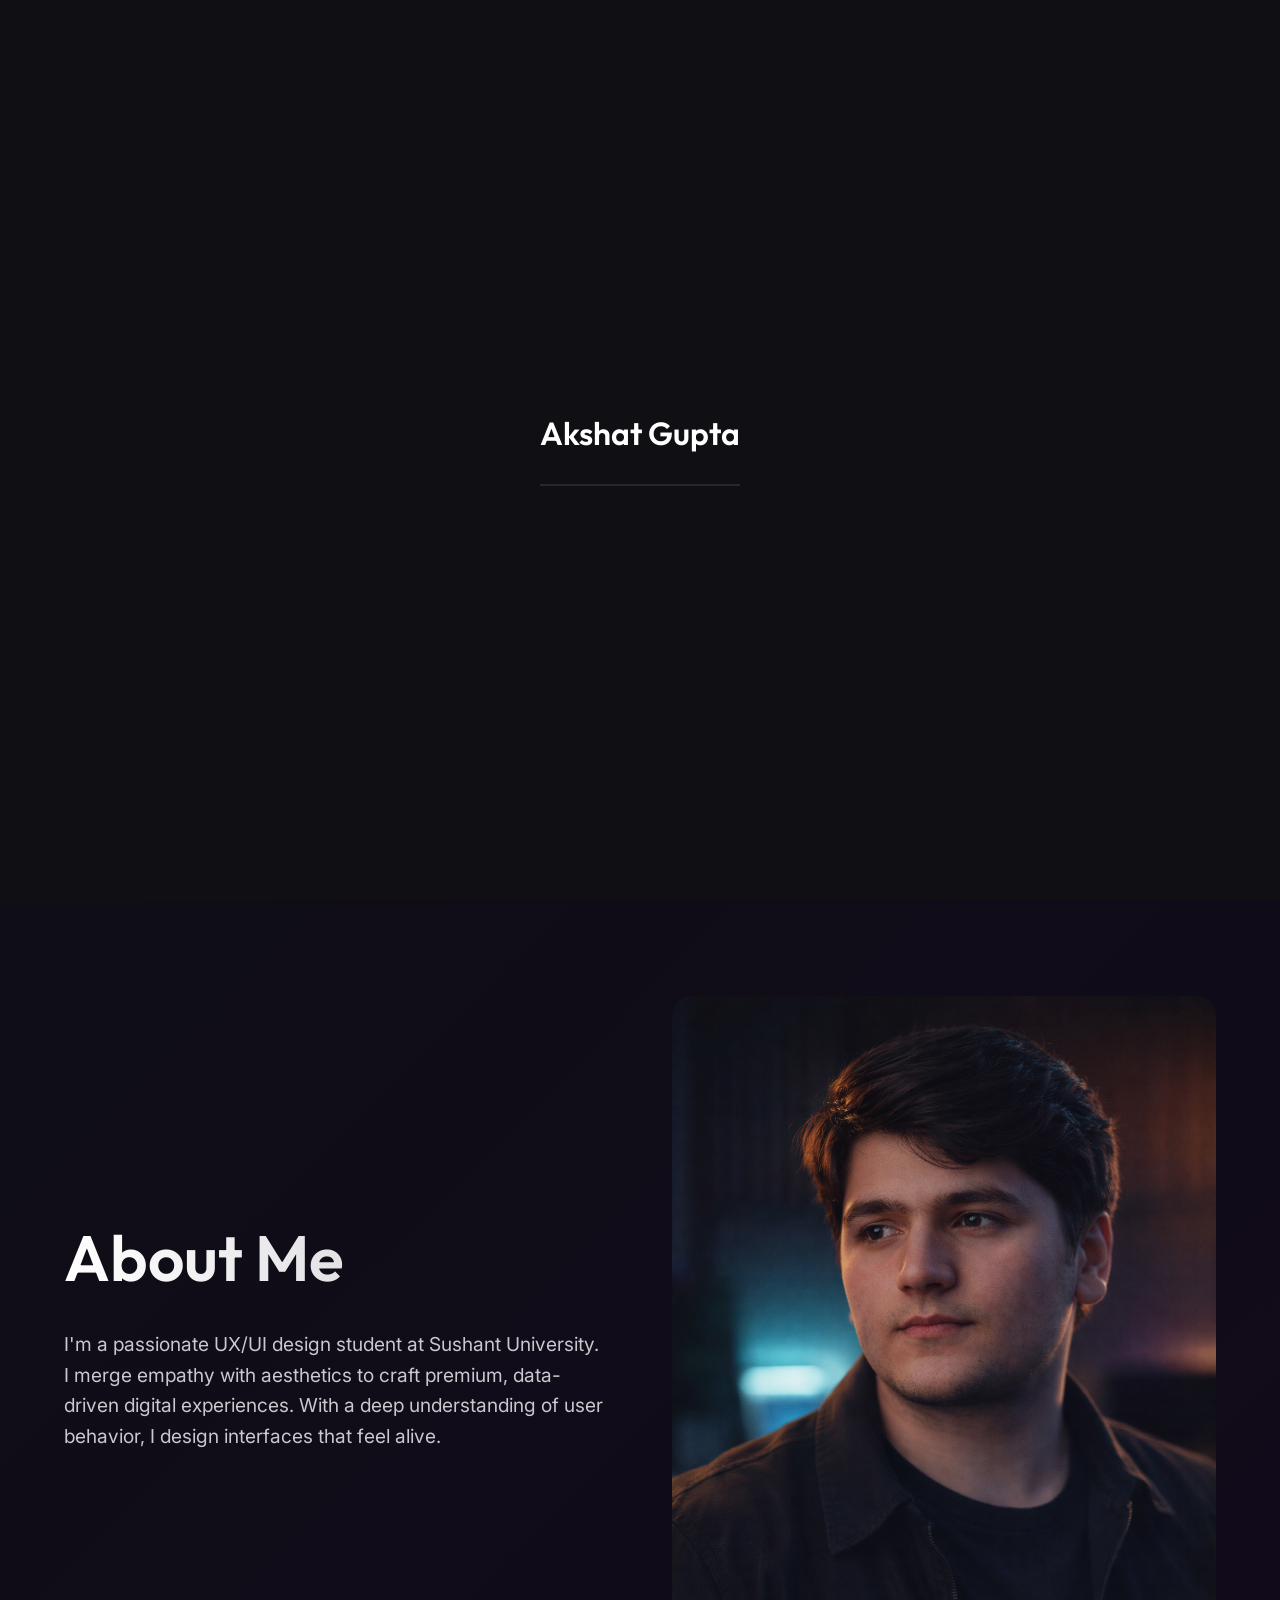
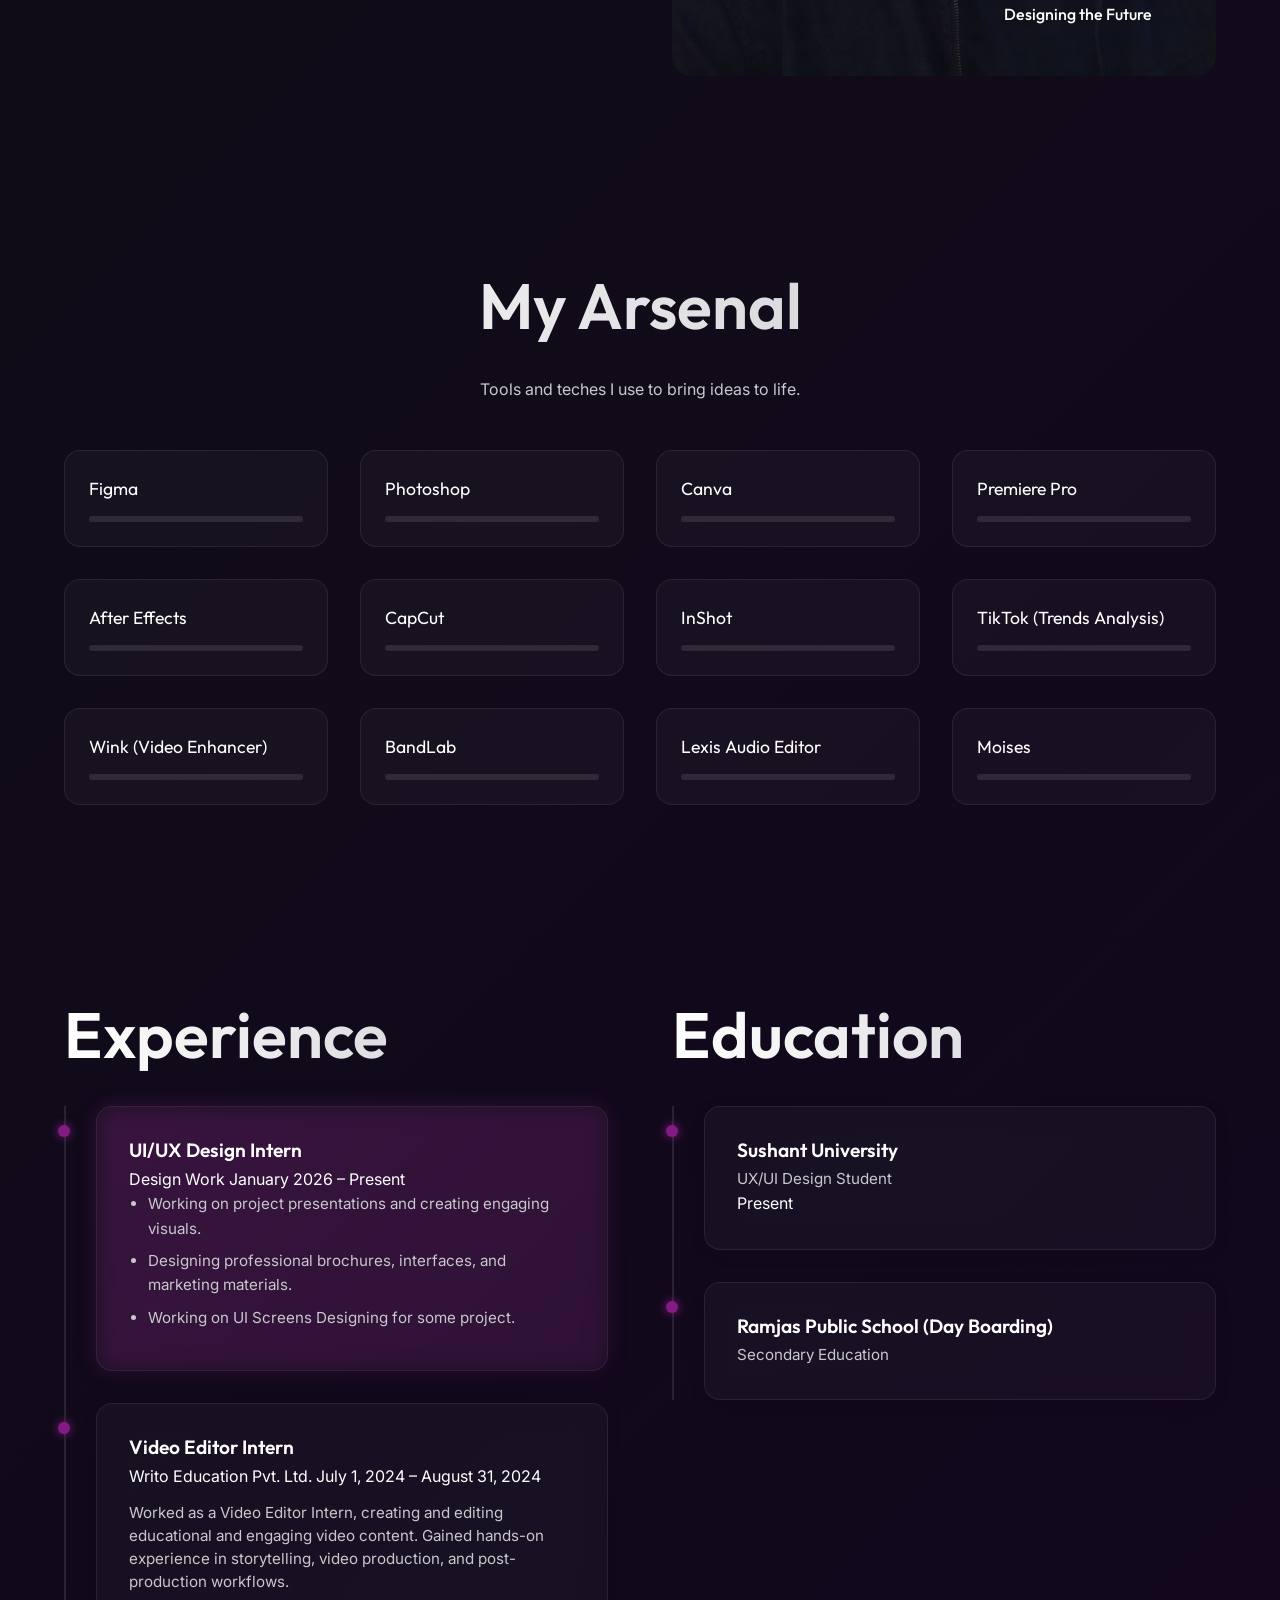
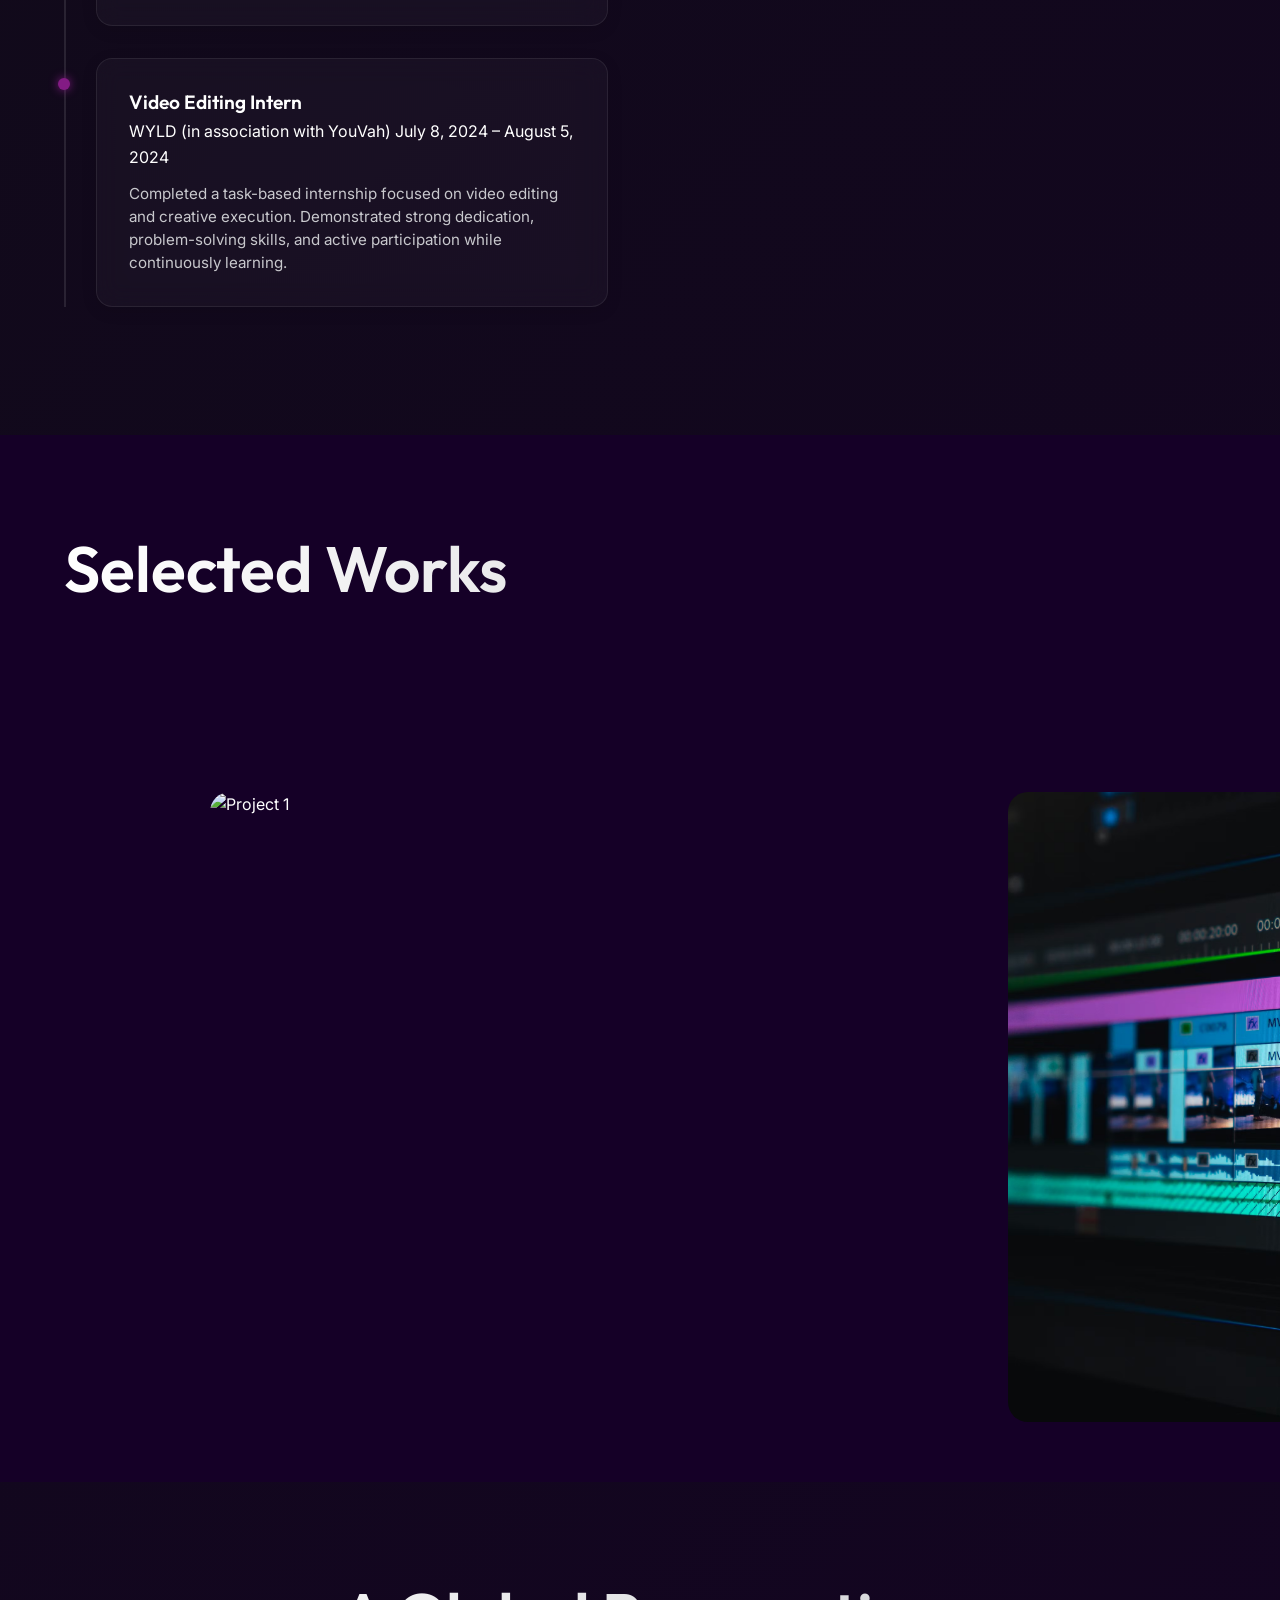
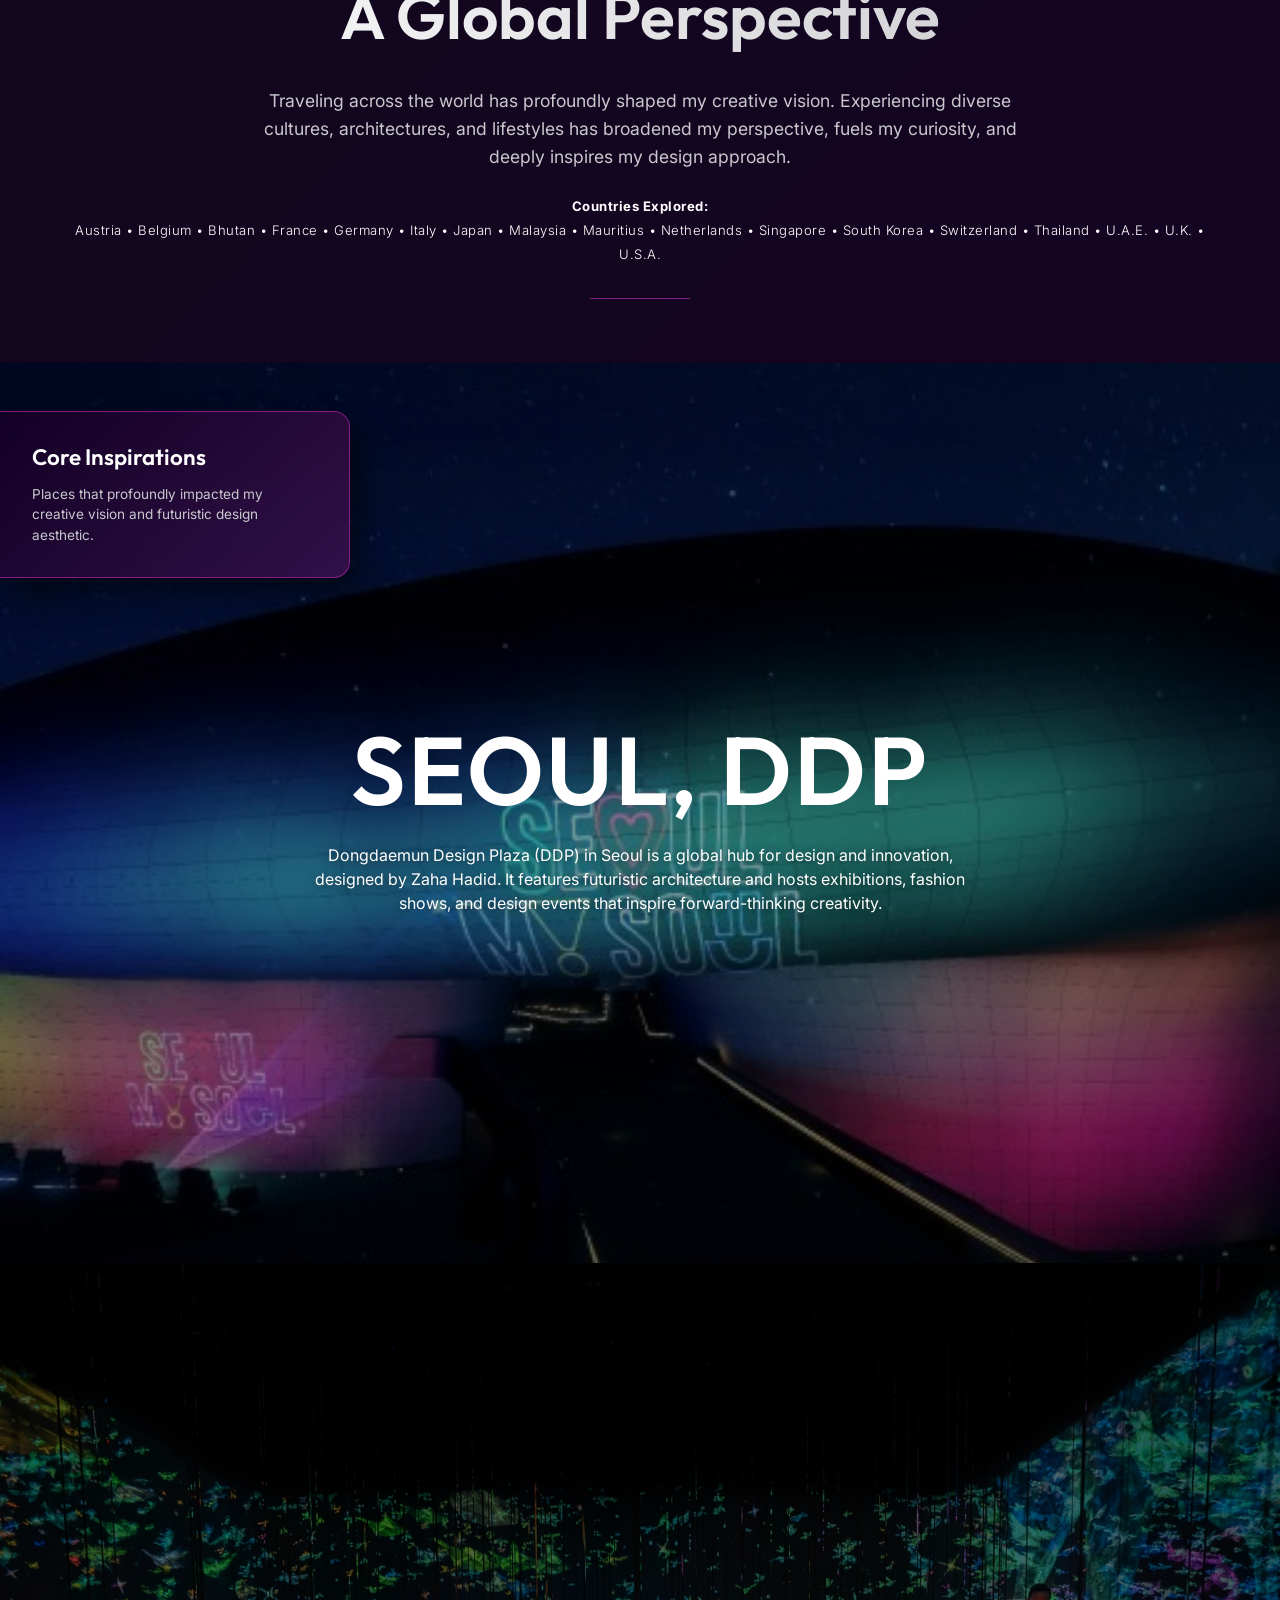
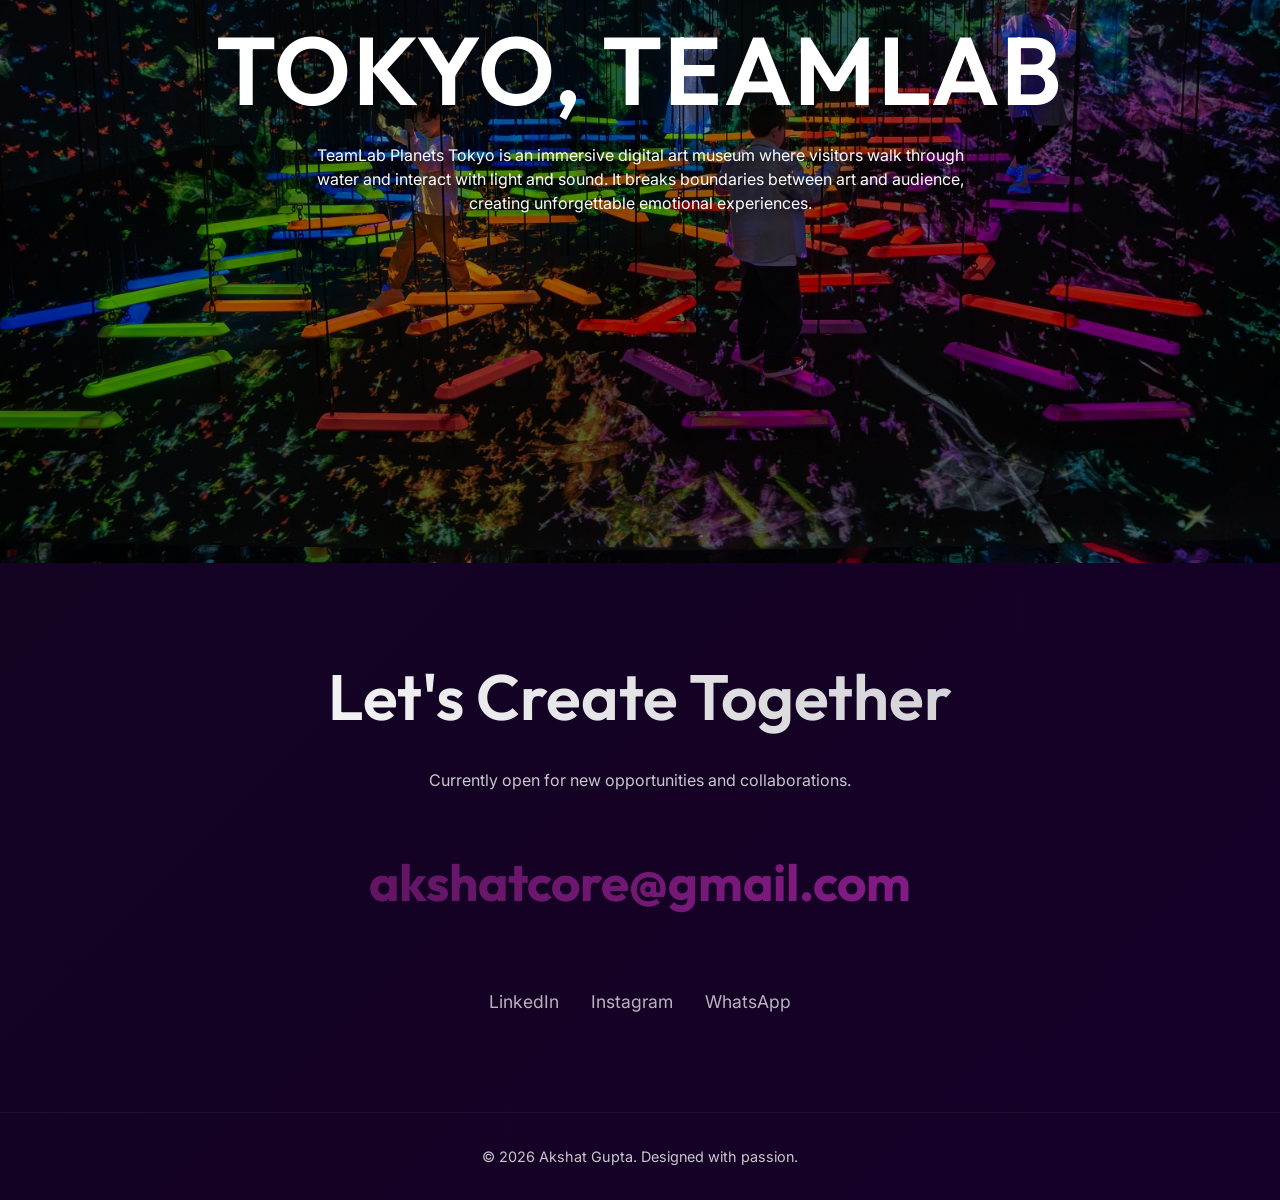
==== index.html @ d6880f26 "Added custom favicon logo" ====
<!DOCTYPE html>
<html lang="en">

<head>
    <meta charset="UTF-8">
    <meta name="viewport" content="width=device-width, initial-scale=1.0">
    <title>Akshat Gupta | UI/UX Designer</title>
    <link rel="icon" type="image/jpeg" href="logo.jpg">
    <link rel="stylesheet" href="style.css">

    <!-- Google Fonts -->
    <link rel="preconnect" href="https://fonts.googleapis.com">
    <link rel="preconnect" href="https://fonts.gstatic.com" crossorigin>
    <link
        href="https://fonts.googleapis.com/css2?family=Outfit:wght@300;400;500;600;700&family=Inter:wght@300;400;500;600&display=swap"
        rel="stylesheet">
</head>

<body>
    <!-- Custom Cursor -->
    <div class="cursor-glow" id="cursorGlow"></div>

    <!-- Scroll Progress -->
    <div class="scroll-progress-bar" id="scrollProgress"></div>

    <!-- Preloader -->
    <div class="preloader" id="preloader">
        <h1 class="logo-text">Akshat Gupta</h1>
        <div class="loading-bar">
            <div class="fill"></div>
        </div>
    </div>

    <!-- Navigation -->
    <nav class="navbar">
        <a href="#home" class="logo">
            <img src="images/Logo.png.png" alt="Akshat Gupta Logo" class="nav-logo"
                style="width: 70px; height: 70px; user-select: none; -webkit-user-drag: none;" draggable="false"
                oncontextmenu="return false;">
        </a>
        <!-- Hamburger Menu for Mobile -->
        <div class="menu-toggle" id="mobile-menu">
            <span></span>
            <span></span>
        </div>
        <ul class="nav-links">
            <li><a href="#home">Home</a></li>
            <li><a href="#about">About</a></li>
            <li><a href="#visits">Visits</a></li>
            <li><a href="#projects">Projects</a></li>
            <li><a href="#contact">Contact</a></li>
        </ul>
    </nav>

    <!-- Main Content wrapper for smooth scroll -->
    <div id="smooth-wrapper">
        <div id="smooth-content">

            <!-- Hero Section -->
            <section class="hero" id="home">
                <div class="hero-bg">
                    <div class="gradient-blob shape-1"></div>
                    <div class="gradient-blob shape-2"></div>
                    <div class="noise-overlay"></div>
                </div>
                <div class="hero-content">
                    <p class="hero-subtitle">Hello, I am</p>
                    <h1 class="hero-title">Akshat Gupta</h1>
                    <h2 class="hero-role">UI/UX Designer</h2>
                    <a href="#projects" class="cta-button">Explore My Work</a>
                </div>
            </section>

            <!-- About Section -->
            <section class="about" id="about">
                <div class="container split-layout">
                    <div class="about-text">
                        <h2 class="section-title">About Me</h2>
                        <p class="reveal-text">I'm a passionate UX/UI design student at Sushant University. I merge
                            empathy with aesthetics to craft premium, data-driven digital experiences. With a deep
                            understanding of user behavior, I design interfaces that feel alive.</p>
                    </div>
                    <div class="about-image-wrapper">
                        <!-- Lazy loaded high quality tech placeholder -->
                        <img src="./images/About Me image.png" alt="Akshat Profile Placeholder"
                            class="parallax-img img-cover" loading="lazy" draggable="false"
                            oncontextmenu="return false;" style="user-select: none; -webkit-user-drag: none;">
                        <div class="glass-card overlay-card">Designing the Future</div>
                    </div>
                </div>
            </section>

            <!-- Skills Section -->
            <section class="skills" id="skills">
                <div class="container">
                    <h2 class="section-title text-center">My Arsenal</h2>
                    <p class="section-subtitle text-center">Tools and teches I use to bring ideas to life.</p>

                    <div class="skills-grid">
                        <div class="skill-card">
                            <span class="skill-name">Figma</span>
                            <div class="skill-level">
                                <div class="level-fill" data-width="85%"></div>
                            </div>
                        </div>
                        <div class="skill-card">
                            <span class="skill-name">Photoshop</span>
                            <div class="skill-level">
                                <div class="level-fill" data-width="60%"></div>
                            </div>
                        </div>
                        <div class="skill-card">
                            <span class="skill-name">Canva</span>
                            <div class="skill-level">
                                <div class="level-fill" data-width="100%"></div>
                            </div>
                        </div>
                        <div class="skill-card">
                            <span class="skill-name">Premiere Pro</span>
                            <div class="skill-level">
                                <div class="level-fill" data-width="75%"></div>
                            </div>
                        </div>
                        <div class="skill-card">
                            <span class="skill-name">After Effects</span>
                            <div class="skill-level">
                                <div class="level-fill" data-width="40%"></div>
                            </div>
                        </div>
                        <div class="skill-card">
                            <span class="skill-name">CapCut</span>
                            <div class="skill-level">
                                <div class="level-fill" data-width="97%"></div>
                            </div>
                        </div>
                        <div class="skill-card">
                            <span class="skill-name">InShot</span>
                            <div class="skill-level">
                                <div class="level-fill" data-width="100%"></div>
                            </div>
                        </div>
                        <div class="skill-card">
                            <span class="skill-name">TikTok (Trends Analysis)</span>
                            <div class="skill-level">
                                <div class="level-fill" data-width="95%"></div>
                            </div>
                        </div>
                        <div class="skill-card">
                            <span class="skill-name">Wink (Video Enhancer)</span>
                            <div class="skill-level">
                                <div class="level-fill" data-width="90%"></div>
                            </div>
                        </div>
                        <div class="skill-card">
                            <span class="skill-name">BandLab</span>
                            <div class="skill-level">
                                <div class="level-fill" data-width="85%"></div>
                            </div>
                        </div>
                        <div class="skill-card">
                            <span class="skill-name">Lexis Audio Editor</span>
                            <div class="skill-level">
                                <div class="level-fill" data-width="80%"></div>
                            </div>
                        </div>
                        <div class="skill-card">
                            <span class="skill-name">Moises</span>
                            <div class="skill-level">
                                <div class="level-fill" data-width="85%"></div>
                            </div>
                        </div>
                    </div>
                </div>
            </section>

            <!-- Experience & Education Section -->
            <section class="career" id="career">
                <div class="container split-career">

                    <div class="experience-col">
                        <h2 class="section-title">Experience</h2>
                        <div class="timeline">
                            <div class="timeline-line"></div>

                            <!-- 1. Design Work -->
                            <div class="timeline-item">
                                <div class="timeline-dot"></div>
                                <div class="timeline-content glass-panel premium-glow">
                                    <h3 class="job-title">UI/UX Design Intern</h3>
                                    <span class="company">Design Work</span>
                                    <span class="duration">January 2026 – Present</span>
                                    <ul class="exp-details">
                                        <li>Working on project presentations and creating engaging visuals.</li>
                                        <li>Designing professional brochures, interfaces, and marketing materials.</li>
                                        <li>Working on UI Screens Designing for some project.</li>
                                    </ul>
                                </div>
                            </div>

                            <!-- 2. Writo Education -->
                            <div class="timeline-item">
                                <div class="timeline-dot"></div>
                                <div class="timeline-content glass-panel">
                                    <h3 class="job-title">Video Editor Intern</h3>
                                    <span class="company">Writo Education Pvt. Ltd.</span>
                                    <span class="duration">July 1, 2024 – August 31, 2024</span>
                                    <p class="exp-details-text">Worked as a Video Editor Intern, creating and editing
                                        educational and engaging video content. Gained hands-on experience in
                                        storytelling, video production, and post-production workflows.</p>
                                </div>
                            </div>

                            <!-- 3. WYLD -->
                            <div class="timeline-item">
                                <div class="timeline-dot"></div>
                                <div class="timeline-content glass-panel">
                                    <h3 class="job-title">Video Editing Intern</h3>
                                    <span class="company">WYLD (in association with YouVah)</span>
                                    <span class="duration">July 8, 2024 – August 5, 2024</span>
                                    <p class="exp-details-text">Completed a task-based internship focused on video
                                        editing and creative execution. Demonstrated strong dedication, problem-solving
                                        skills, and active participation while continuously learning.</p>
                                </div>
                            </div>

                        </div>
                    </div>

                    <div class="education-col">
                        <h2 class="section-title">Education</h2>
                        <div class="timeline">
                            <div class="timeline-line"></div>

                            <div class="timeline-item">
                                <div class="timeline-dot"></div>
                                <div class="timeline-content glass-panel">
                                    <h3>Sushant University</h3>
                                    <p class="deg">UX/UI Design Student</p>
                                    <span class="duration">Present</span>
                                </div>
                            </div>

                            <div class="timeline-item">
                                <div class="timeline-dot"></div>
                                <div class="timeline-content glass-panel">
                                    <h3>Ramjas Public School (Day Boarding)</h3>
                                    <p class="deg">Secondary Education</p>
                                </div>
                            </div>

                        </div>
                    </div>

                </div>
            </section>

            <!-- Projects Section -->
            <section class="projects" id="projects">
                <div class="container header-container">
                    <h2 class="section-title">Selected Works</h2>
                </div>
                <div class="projects-pin-container">
                    <div class="projects-wrapper">

                        <div class="project-card">
                            <div class="img-container">
                                <img src="images/Sushant University Building.png" class="img-cover" loading="lazy"
                                    alt="Project 1">
                            </div>
                            <div class="project-info glass-panel">
                                <h3>AR-Based Wayfinding Navigation for University Campus</h3>
                                <p>An immersive augmented reality experience designed to transform complex university
                                    campuses into seamlessly navigated, interactive environments.</p>
                                <a href="ar-navigation.html" class="btn-outline">View Project</a>
                            </div>
                        </div>

                        <div class="project-card">
                            <div class="img-container">
                                <!-- Temporary placeholder image -->
                                <img src="./images/Editing Cover.avif" class="img-cover" loading="lazy" alt="Project 2">
                            </div>
                            <div class="project-info glass-panel">
                                <h3>Video Editing Work</h3>
                                <p>A curation of professional video editing and seamless motion graphic sequences.</p>
                                <a href="video-editing-work.html" class="btn-outline">View Project</a>
                            </div>
                        </div>

                        <div class="project-card">
                            <div class="img-container">
                                <img src="./images/Graphic Designer.webp" class="img-cover" loading="lazy"
                                    alt="Project 3">
                            </div>
                            <div class="project-info glass-panel">
                                <h3>Graphic Designing Work</h3>
                                <p>A showcase of graphic design work to communicate ideas
                                    visually.</p>
                                <a href="graphic-designing-work.html" class="btn-outline">View Work</a>
                            </div>
                        </div>

                        <div class="project-card">
                            <div class="img-container">
                                <img src="./images/Seemapuri cover 1.png" class="img-cover" loading="lazy"
                                    alt="Project 4">
                            </div>
                            <div class="project-info glass-panel">
                                <h3>Reshaping Waste Workers Livelihoods in Seemapuri</h3>
                                <p>A design initiative for improving waste management systems,
                                    awareness, and
                                    livelihoods in Seemapuri.</p>
                                <a href="seemapuri-project.html" class="btn-outline">View Project</a>
                            </div>
                        </div>

                        <div class="project-card">
                            <div class="img-container">
                                <img src="./images/ai-prompts-cover.png" class="img-cover" loading="lazy"
                                    alt="Project 5">
                            </div>
                            <div class="project-info glass-panel">
                                <h3>AI Cinematic Avatars</h3>
                                <p>A curated showcase of high-fidelity AI self-portraits exploring complex angles,
                                    studio lighting setups, and advanced cinematic aesthetics.</p>
                                <a href="ai-prompts.html" class="btn-outline">View Work</a>
                            </div>
                        </div>
                    </div>
                </div>
            </section>

            <!-- Travel / Storytelling Section -->
            <section class="visits" id="visits">
                <div class="container text-center visits-intro" style="padding-bottom: 2rem;">
                    <h2 class="section-title">A Global Perspective</h2>
                    <p class="section-subtitle text-center"
                        style="max-width: 800px; margin: 0 auto; color: var(--text-muted); font-size: 1.1rem; line-height: 1.6;">
                        Traveling across the world has profoundly shaped my creative vision. Experiencing diverse
                        cultures, architectures, and lifestyles has broadened my perspective, fuels my curiosity, and
                        deeply inspires my design approach.
                    </p>
                    <p class="countries-list"
                        style="margin-top: 1.5rem; color: var(--text-main); font-size: 0.82rem; letter-spacing: 0.5px; font-weight: 300; line-height: 1.8;">
                        <strong>Countries Explored:</strong><br>
                        Austria • Belgium • Bhutan • France • Germany • Italy • Japan • Malaysia • Mauritius •
                        Netherlands • Singapore • South Korea • Switzerland • Thailand • U.A.E. • U.K. • U.S.A.
                    </p>
                    <hr
                        style="width: 100px; margin: 2rem auto; border: none; height: 1px; background: var(--accent-purple-light);">

                    <!-- Removed long intro description per request -->
                </div>

                <div class="visit-gallery-wrapper" style="position: relative;">
                    <div class="visit-panel">
                        <!-- Ribbon Overlay -->
                        <div class="flap-ribbon glass-panel">
                            <h3 style="font-family: var(--font-primary); font-size: 1.4rem; margin-bottom: 0.8rem;">Core
                                Inspirations</h3>
                            <p style="color: var(--text-muted); font-size: 0.85rem; line-height: 1.5; margin: 0;">Places
                                that profoundly impacted my creative vision and futuristic design aesthetic.</p>
                        </div>
                        <img src="images/Seoul DDP.jpg" alt="Seoul DDP" class="visit-img img-cover" loading="lazy">
                        <div class="visit-content">
                            <h2 class="city-title">Seoul, DDP</h2>
                            <p>Dongdaemun Design Plaza (DDP) in Seoul is a global hub for design and innovation,
                                designed by
                                Zaha Hadid. It features futuristic architecture and hosts exhibitions, fashion shows,
                                and
                                design events that inspire forward-thinking creativity.</p>
                        </div>
                    </div>
                    <div class="visit-panel">
                        <img src="./images/Teamlabs Tokyo.jpg" alt="Tokyo TeamLab" class="visit-img img-cover"
                            loading="lazy">
                        <div class="visit-content">
                            <h2 class="city-title">Tokyo, TeamLab</h2>
                            <p>TeamLab Planets Tokyo is an immersive digital art museum where visitors walk through
                                water
                                and interact with light and sound. It breaks boundaries between art and audience,
                                creating
                                unforgettable emotional experiences.</p>
                        </div>
                    </div>
                </div>
            </section>

            <!-- Contact Section -->
            <section class="contact" id="contact">
                <div class="container text-center">
                    <h2 class="section-title">Let's Create Together</h2>
                    <p class="contact-desc">Currently open for new opportunities and collaborations.</p>

                    <a href="mailto:akshatcore@gmail.com" class="main-email">akshatcore@gmail.com</a>

                    <div class="social-links">
                        <a href="https://www.linkedin.com/in/akshat-gupta-07210a307" target="_blank"
                            class="social-icon">LinkedIn</a>
                        <a href="https://www.instagram.com/its.akushatto2.0/" target="_blank"
                            class="social-icon">Instagram</a>
                        <a href="https://wa.me/447452327182" target="_blank" class="social-icon">WhatsApp</a>
                    </div>
                </div>
            </section>

            <footer>
                <div class="container footer-content text-center">
                    <p>&copy; 2026 Akshat Gupta. Designed with passion.</p>
                </div>
            </footer>

        </div> <!-- /smooth-content -->
    </div> <!-- /smooth-wrapper -->

    <!-- Scripts -->
    <script src="https://cdnjs.cloudflare.com/ajax/libs/gsap/3.12.2/gsap.min.js"></script>
    <script src="https://cdnjs.cloudflare.com/ajax/libs/gsap/3.12.2/ScrollTrigger.min.js"></script>
    <script src="https://unpkg.com/@studio-freight/lenis@1.0.42/dist/lenis.min.js"></script>
    <script src="main.js"></script>
</body>

</html>
---- style.css ----
/* =========================================================================
   VARIABLES & THEME
   ========================================================================= */
:root {
  /* Colors */
  --bg-color: #0F0F14;
  --bg-color-alt: #150027;

  --accent-purple: #621563;
  --accent-purple-light: #831B84;
  --accent-pink: #E331D0;
  --text-main: #FFFFFF;
  --text-muted: #C8C8CD;
  --neutral-grey: #78787D;

  /* Glassmorphism */
  --glass-bg: rgba(255, 255, 255, 0.03);
  --glass-border: rgba(255, 255, 255, 0.08);

  /* Typography */
  --font-primary: 'Outfit', sans-serif;
  --font-secondary: 'Inter', sans-serif;
}

/* =========================================================================
   RESET & BASE SETUP (MOBILE FIRST)
   ========================================================================= */
* {
  margin: 0;
  padding: 0;
  box-sizing: border-box;
  -ms-overflow-style: none;
  /* IE and Edge */
  scrollbar-width: none;
  /* Firefox */
}

/* Hide scrollbar for Chrome, Safari and Opera */
::-webkit-scrollbar {
  display: none;
}

html,
body {
  overflow-x: hidden;
  max-width: 100%;
}

html {
  font-size: 16px;
  scroll-behavior: auto;
  /* Required for Lenis */
}

body {
  font-family: var(--font-secondary);
  background: linear-gradient(135deg, var(--bg-color) 0%, var(--bg-color-alt) 100%);
  color: var(--text-main);
  line-height: 1.6;
  min-height: 100vh;
}

/* Typography elements */
h1,
h2,
h3,
h4,
h5,
h6 {
  font-family: var(--font-primary);
  font-weight: 600;
  line-height: 1.2;
}

a {
  color: var(--text-main);
  text-decoration: none;
}

ul {
  list-style: none;
}

.text-center {
  text-align: center;
}

img {
  width: 100%;
  height: auto;
  object-fit: cover;
  display: block;
}

/* Base image utility */
.img-cover {
  width: 100%;
  height: 100%;
  object-fit: cover;
}

/* Layout Container */
.container {
  width: 90%;
  max-width: 1200px;
  margin: 0 auto;
  padding: 4rem 0;
  /* scaled down for mobile */
}

@media (min-width: 900px) {
  .container {
    padding: 6rem 0;
  }
}

/* =========================================================================
   LENIS & SMOOTH SCROLL REQUIRED
   ========================================================================= */
html.lenis,
html.lenis body {
  height: auto;
  width: 100%;
}

.lenis.lenis-smooth {
  scroll-behavior: auto !important;
}

.lenis.lenis-smooth [data-lenis-prevent] {
  overscroll-behavior: contain;
}

.lenis.lenis-stopped {
  overflow: hidden;
}

/* =========================================================================
   UI COMPONENTS
   ========================================================================= */
/* Custom Cursor (Hidden on mobile by default) */
.cursor-glow {
  display: none;
}

@media (min-width: 900px) {
  .cursor-glow {
    display: block;
    position: fixed;
    top: 0;
    left: 0;
    width: 300px;
    height: 300px;
    background: radial-gradient(circle, rgba(98, 21, 99, 0.25) 0%, rgba(0, 0, 0, 0) 70%);
    border-radius: 50%;
    pointer-events: none;
    transform: translate(-50%, -50%);
    z-index: 9999;
    mix-blend-mode: screen;
    transition: background 0.3s ease;
  }
}

/* Scroll Progress */
.scroll-progress-bar {
  position: fixed;
  top: 0;
  left: 0;
  height: 3px;
  background: linear-gradient(90deg, var(--accent-purple), var(--accent-purple-light));
  width: 0%;
  z-index: 10000;
}

/* Preloader */
.preloader {
  position: fixed;
  top: 0;
  left: 0;
  width: 100%;
  height: 100vh;
  background-color: var(--bg-color);
  z-index: 10001;
  display: flex;
  flex-direction: column;
  justify-content: center;
  align-items: center;
}

.loading-bar {
  width: 200px;
  height: 2px;
  background: rgba(255, 255, 255, 0.1);
  margin-top: 2rem;
  overflow: hidden;
}

.loading-bar .fill {
  width: 0%;
  height: 100%;
  background: var(--accent-purple-light);
}

/* Glass Panel */
.glass-panel {
  background: var(--glass-bg);
  backdrop-filter: blur(12px);
  -webkit-backdrop-filter: blur(12px);
  border: 1px solid var(--glass-border);
  border-radius: 16px;
  padding: 1.5rem;
  box-shadow: 0 4px 16px rgba(0, 0, 0, 0.1);
  transition: transform 0.4s cubic-bezier(0.16, 1, 0.3, 1), box-shadow 0.4s ease;
}

@media (min-width: 900px) {
  .glass-panel {
    padding: 2rem;
  }

  .glass-panel:hover {
    transform: translateY(-5px);
    box-shadow: 0 15px 45px rgba(98, 21, 99, 0.15);
    border-color: rgba(98, 21, 99, 0.3);
  }
}

/* Premium Glow for Special Cards */
.premium-glow {
  position: relative;
}

.premium-glow::before {
  content: '';
  position: absolute;
  inset: -1px;
  background: linear-gradient(135deg, var(--accent-purple-light), var(--accent-purple));
  z-index: -1;
  border-radius: 17px;
  opacity: 0.3;
  filter: blur(10px);
  transition: opacity 0.4s ease;
}

@media (min-width: 900px) {
  .premium-glow:hover::before {
    opacity: 0.6;
  }
}

/* Section Titles */
.section-title {
  font-size: clamp(2rem, 5vw, 4rem);
  margin-bottom: 2rem;
  background: linear-gradient(90deg, #FFF 0%, var(--text-muted) 100%);
  -webkit-background-clip: text;
  -webkit-text-fill-color: transparent;
}

/* =========================================================================
   NAVIGATION
   ========================================================================= */
.navbar {
  position: fixed;
  top: 0;
  width: 100%;
  padding: 1.5rem 5%;
  display: flex;
  justify-content: space-between;
  align-items: center;
  z-index: 1000;
  transition: all 0.3s ease;
}

.navbar.scrolled {
  background: rgba(15, 15, 20, 0.85);
  backdrop-filter: blur(12px);
  border-bottom: 1px solid var(--glass-border);
  padding: 1rem 5%;
}

.logo {
  display: flex;
  align-items: center;
}

.nav-logo {
  height: 35px;
  /* Perfect height for typical headers - adjust if needed */
  width: auto;
  object-fit: contain;
}

/* Mobile Nav */
.nav-links {
  display: none;
}

.nav-links.active {
  display: flex;
  flex-direction: column;
  position: absolute;
  top: 100%;
  left: 0;
  width: 100%;
  background: rgba(15, 15, 20, 0.95);
  backdrop-filter: blur(15px);
  -webkit-backdrop-filter: blur(15px);
  padding: 2rem 0;
  align-items: center;
  gap: 1.5rem;
  border-bottom: 1px solid var(--glass-border);
}

.menu-toggle {
  display: flex;
  flex-direction: column;
  gap: 5px;
  cursor: pointer;
}

.menu-toggle span {
  width: 25px;
  height: 2px;
  background: var(--text-main);
  border-radius: 2px;
  transition: all 0.3s ease;
}

.menu-toggle.active span:nth-child(1) {
  transform: translateY(7px) rotate(45deg);
}

.menu-toggle.active span:nth-child(2) {
  transform: translateY(-7px) rotate(-45deg);
}

@media (min-width: 900px) {
  .menu-toggle {
    display: none;
  }

  .nav-links {
    display: flex;
    gap: 2rem;
  }

  .nav-links a {
    font-size: 0.9rem;
    font-weight: 500;
    position: relative;
  }

  .nav-links a::after {
    content: '';
    position: absolute;
    bottom: -4px;
    left: 0;
    width: 0%;
    height: 2px;
    background: var(--accent-purple-light);
    transition: width 0.3s ease;
  }

  .nav-links a:hover::after {
    width: 100%;
  }
}

/* =========================================================================
   HERO SECTION
   ========================================================================= */
.hero {
  position: relative;
  min-height: 100vh;
  display: flex;
  align-items: center;
  justify-content: center;
  overflow: hidden;
  padding: 0 5%;
}

.hero-bg {
  position: absolute;
  top: 0;
  left: 0;
  width: 100%;
  height: 100%;
  z-index: 0;
  overflow: hidden;
}

.gradient-blob {
  position: absolute;
  border-radius: 50%;
  filter: blur(60px);
  opacity: 0.4;
  animation: float 10s infinite alternate ease-in-out;
}

.shape-1 {
  width: 60vw;
  height: 60vw;
  background: var(--accent-purple);
  top: -10%;
  right: -20%;
}

.shape-2 {
  width: 70vw;
  height: 70vw;
  background: var(--accent-purple-light);
  bottom: -20%;
  left: -30%;
  animation-delay: -5s;
}

@media (min-width: 900px) {
  .gradient-blob {
    filter: blur(80px);
  }

  .shape-1 {
    width: 40vw;
    height: 40vw;
    right: -10%;
  }

  .shape-2 {
    width: 50vw;
    height: 50vw;
    left: -20%;
  }
}

@keyframes float {
  0% {
    transform: translate(0, 0) scale(1);
  }

  100% {
    transform: translate(10%, 10%) scale(1.1);
  }
}

.noise-overlay {
  position: absolute;
  inset: 0;
  background: url('data:image/svg+xml,%3Csvg viewBox=%220 0 200 200%22 xmlns=%22http://www.w3.org/2000/svg%22%3E%3Cfilter id=%22noiseFilter%22%3E%3CfeTurbulence type=%22fractalNoise%22 baseFrequency=%220.65%22 numOctaves=%223%22 stitchTiles=%22stitch%22/%3E%3C/filter%3E%3Crect width=%22100%25%22 height=%22100%25%22 filter=%22url(%23noiseFilter)%22 opacity=%220.04%22/%3E%3C/svg%3E');
  pointer-events: none;
}

.hero-content {
  position: relative;
  z-index: 1;
  text-align: center;
}

.hero-subtitle {
  font-size: clamp(0.9rem, 1.5vw, 1.5rem);
  text-transform: uppercase;
  letter-spacing: 3px;
  color: var(--text-muted);
  margin-bottom: 1rem;
}

.hero-title {
  font-size: clamp(3rem, 10vw, 8rem);
  line-height: 1;
  margin-bottom: 1rem;
  letter-spacing: -1px;
}

.hero-role {
  font-size: clamp(1.2rem, 3vw, 2.5rem);
  font-family: var(--font-secondary);
  font-weight: 300;
  color: var(--text-muted);
  margin-bottom: 3rem;
}

.cta-button {
  display: inline-block;
  padding: 0.8rem 2rem;
  border-radius: 30px;
  background: linear-gradient(90deg, var(--accent-purple), var(--accent-pink));
  color: #fff;
  font-weight: 500;
  text-transform: uppercase;
  letter-spacing: 1px;
  transition: transform 0.3s ease, box-shadow 0.3s ease;
}

@media (min-width: 900px) {
  .cta-button {
    padding: 1rem 2.5rem;
  }

  .cta-button:hover {
    transform: translateY(-3px);
    box-shadow: 0 10px 20px rgba(98, 21, 99, 0.4);
  }
}

/* =========================================================================
   ABOUT SECTION
   ========================================================================= */
.split-layout {
  display: grid;
  grid-template-columns: 1fr;
  gap: 3rem;
  align-items: center;
}

.about-text p {
  font-size: clamp(1rem, 1.5vw, 1.3rem);
  color: var(--text-muted);
}

.about-image-wrapper {
  position: relative;
  border-radius: 20px;
  overflow: hidden;
  width: 100%;
  aspect-ratio: 3/4;
  /* Taller aspect ratio for mobile to prevent portrait image cropping */
}

.about-image-wrapper img {
  width: 100%;
  height: 100%;
  object-fit: cover;
  object-position: top;
  /* Anchors the image to the top to stop hair from cropping */
}

.overlay-card {
  position: absolute;
  bottom: 1.5rem;
  right: 1.5rem;
  padding: 0.8rem 1.5rem;
  font-family: var(--font-primary);
  font-weight: 500;
  font-size: 0.9rem;
}

@media (min-width: 900px) {
  .split-layout {
    grid-template-columns: 1fr 1fr;
    gap: 4rem;
  }

  .about-image-wrapper {
    aspect-ratio: 4/5;
  }

  .overlay-card {
    bottom: 2rem;
    right: 2rem;
    padding: 1rem 2rem;
    font-size: 1rem;
  }
}

/* =========================================================================
   SKILLS SECTION
   ========================================================================= */
.section-subtitle {
  color: var(--text-muted);
  margin-bottom: 3rem;
  font-size: clamp(1rem, 1.2vw, 1.2rem);
}

.skills-grid {
  display: grid;
  grid-template-columns: repeat(auto-fill, minmax(200px, 1fr));
  gap: 1.5rem;
}

.skill-card {
  background: var(--glass-bg);
  border: 1px solid var(--glass-border);
  padding: 1.2rem;
  border-radius: 12px;
  transition: all 0.3s ease;
}

.skill-name {
  display: block;
  font-family: var(--font-primary);
  font-size: 1.1rem;
  margin-bottom: 0.8rem;
}

.skill-level {
  width: 100%;
  height: 6px;
  background: rgba(255, 255, 255, 0.1);
  border-radius: 3px;
  overflow: hidden;
}

.level-fill {
  height: 100%;
  background: linear-gradient(90deg, var(--accent-purple), var(--accent-purple-light));
  width: 0%;
  border-radius: 3px;
}

@media (min-width: 900px) {
  .skills-grid {
    grid-template-columns: repeat(auto-fill, minmax(250px, 1fr));
    gap: 2rem;
  }

  .skill-card {
    padding: 1.5rem;
    border-radius: 16px;
  }

  .skill-card:hover {
    background: rgba(98, 21, 99, 0.05);
    border-color: rgba(98, 21, 99, 0.4);
    transform: translateY(-5px);
  }
}

/* =========================================================================
   CAREER & EDUCATION SECTION
   ========================================================================= */
.split-career {
  display: grid;
  grid-template-columns: 1fr;
  gap: 3rem;
}

.exp-header {
  margin-bottom: 1rem;
}

.exp-header h3 {
  font-size: 1.2rem;
}

.exp-header .company {
  display: block;
  color: var(--accent-purple-light);
  margin-top: 0.3rem;
}

.exp-header .duration {
  font-size: 0.85rem;
  color: var(--text-muted);
}

.exp-details {
  list-style-type: disc;
  padding-left: 1.2rem;
  color: var(--text-muted);
  font-size: 0.95rem;
}

.exp-details li {
  margin-bottom: 0.5rem;
}

.exp-details-text {
  color: var(--text-muted);
  font-size: 0.95rem;
  margin-top: 0.8rem;
  line-height: 1.5;
}

/* Timeline */
.timeline {
  position: relative;
  padding-left: 1.5rem;
}

.timeline-line {
  position: absolute;
  top: 0;
  left: 0;
  bottom: 0;
  width: 2px;
  background: rgba(255, 255, 255, 0.1);
}

.timeline-item {
  position: relative;
  margin-bottom: 2rem;
}

.timeline-dot {
  position: absolute;
  left: -1.82rem;
  top: 1.2rem;
  width: 10px;
  height: 10px;
  border-radius: 50%;
  background: var(--accent-purple-light);
  box-shadow: 0 0 10px var(--accent-purple-light);
}

.timeline-content h3 {
  font-size: 1.1rem;
  margin-bottom: 0.3rem;
}

.timeline-content .deg {
  color: var(--text-muted);
  font-size: 0.95rem;
}

@media (min-width: 900px) {
  .split-career {
    grid-template-columns: 1fr 1fr;
    gap: 4rem;
  }

  .exp-header h3 {
    font-size: 1.4rem;
  }

  .timeline {
    padding-left: 2rem;
  }

  .timeline-dot {
    left: -2.35rem;
    width: 12px;
    height: 12px;
  }

  .timeline-content h3 {
    font-size: 1.2rem;
  }
}

/* =========================================================================
   PROJECTS SECTION (MOBILE STACK FIRST)
   ========================================================================= */
.projects {
  overflow: hidden;
  background: var(--bg-color-alt);
}

.header-container {
  padding-bottom: 1rem;
}

.projects-pin-container {
  width: 100%;
}

.projects-wrapper {
  display: flex;
  flex-direction: column;
  gap: 2rem;
  padding: 0 5% 4rem 5%;
}

.project-card {
  width: 100%;
  position: relative;
  border-radius: 16px;
  overflow: hidden;
  aspect-ratio: 4/3;
  /* Consistent mobile aspect ratio */
}

.project-card .img-container {
  width: 100%;
  height: 100%;
  position: absolute;
  top: 0;
  left: 0;
}

.project-info {
  position: absolute;
  bottom: 1.5rem;
  left: 1.5rem;
  right: 1.5rem;
  opacity: 1;
  /* Always visible on mobile */
  transform: translateY(0);
  padding: 1rem;
}

.project-info h3 {
  font-size: 1.1rem;
}

.project-info p {
  display: none;
}

/* Hidden on mobile to save space */

.btn-outline {
  display: inline-block;
  margin-top: 0.8rem;
  padding: 0.4rem 1.2rem;
  border: 1px solid var(--text-main);
  border-radius: 20px;
  font-size: 0.85rem;
  transition: all 0.3s;
}

/* Desktop Horizontal Scroll Layout */
@media (min-width: 900px) {
  .header-container {
    padding-bottom: 2rem;
  }

  .projects-pin-container {
    padding-top: 120px;
    padding-bottom: 60px;
  }

  .projects-wrapper {
    flex-direction: row;
    width: max-content;
    gap: 0;
    padding: 0;
  }

  .project-card {
    width: 60vw;
    height: 70vh;
    margin-right: 4rem;
    border-radius: 20px;
    aspect-ratio: auto;
  }

  /* Space out the start according to .container */
  .project-card:first-child {
    margin-left: max(5%, calc((100vw - 1200px) / 2));
  }

  .project-info {
    bottom: 2rem;
    left: 2rem;
    right: 2rem;
    padding: 1.5rem;
    opacity: 0;
    transform: translateY(20px);
    transition: all 0.5s ease;
  }

  .project-info h3 {
    font-size: 1.5rem;
  }

  .project-info p {
    display: block;
    font-size: 1rem;
    margin-top: 0.5rem;
  }

  .btn-outline {
    padding: 0.5rem 1.5rem;
    font-size: 0.9rem;
  }

  .btn-outline:hover {
    background: var(--text-main);
    color: var(--bg-color);
  }

  .project-card:hover .project-info {
    opacity: 1;
    transform: translateY(0);
  }

  .project-card .img-container img {
    transition: transform 0.8s ease;
  }

  .project-card:hover .img-container img {
    transform: scale(1.04);
  }
}

/* =========================================================================
   TRAVEL / VISITS SECTION
   ========================================================================= */
.visits {
  display: flex;
  flex-direction: column;
}

.visit-panel {
  position: relative;
  height: 80vh;
  /* Taller on mobile to avoid UI overlaps */
  overflow: hidden;
  display: flex;
  align-items: center;
  justify-content: flex-end;
  /* Put text at bottom on mobile to avoid ribbon overlap */
  flex-direction: column;
  padding-bottom: 2rem;
}

.visit-img {
  position: absolute;
  top: 0;
  left: 0;
  width: 100%;
  height: 120%;
  /* for subtle parallax headroom */
  object-fit: cover;
  z-index: 0;
  filter: brightness(0.6);
}

.visit-content {
  position: relative;
  z-index: 1;
  text-align: center;
  padding: 0 1.5rem;
}

.visit-content p {
  max-width: 650px;
  margin: 1rem auto 0;
  font-size: 1rem;
  line-height: 1.5;
  text-shadow: 0 2px 10px rgba(0, 0, 0, 0.5);
}

.city-title {
  font-size: clamp(2rem, 8vw, 6rem);
  text-transform: uppercase;
  letter-spacing: 2px;
}

@media (min-width: 900px) {
  .visit-panel {
    height: 100vh;
    justify-content: center;
    padding-bottom: 0;
  }
}

.visit-gallery-wrapper {
  position: relative;
  display: block;
}

.flap-ribbon {
  position: absolute;
  top: 1rem;
  left: 0;
  z-index: 10;
  max-width: 85%;
  background: linear-gradient(135deg, rgba(21, 0, 39, 0.9), rgba(98, 21, 99, 0.5));
  border: 1px solid var(--accent-purple-light);
  border-left: none;
  border-radius: 0 16px 16px 0;
  padding: 1rem;
  box-shadow: 10px 15px 30px rgba(0, 0, 0, 0.5);
  backdrop-filter: blur(15px);
  -webkit-backdrop-filter: blur(15px);
}

@media (min-width: 900px) {
  .flap-ribbon {
    position: absolute;
    top: 3rem;
    left: 0;
    max-width: 350px;
    padding: 2rem;
  }
}



/* =========================================================================
   CONTACT SECTION
   ========================================================================= */
.contact-desc {
  color: var(--text-muted);
  font-size: clamp(1rem, 1.2vw, 1.2rem);
  margin-bottom: 2rem;
}

.main-email {
  font-family: var(--font-primary);
  font-size: clamp(1.5rem, 4vw, 4rem);
  font-weight: 700;
  background: linear-gradient(90deg, var(--accent-purple), var(--accent-purple-light));
  -webkit-background-clip: text;
  -webkit-text-fill-color: transparent;
  display: inline-block;
  margin-bottom: 3rem;
  transition: transform 0.3s ease;
}

@media (min-width: 900px) {
  .contact-desc {
    margin-bottom: 3rem;
  }

  .main-email {
    margin-bottom: 4rem;
  }

  .main-email:hover {
    transform: scale(1.05);
  }
}

.social-links {
  display: flex;
  justify-content: center;
  gap: 1.5rem;
}

.social-icon {
  font-size: 1rem;
  opacity: 0.8;
  transition: all 0.3s;
}

@media (min-width: 900px) {
  .social-links {
    gap: 2rem;
  }

  .social-icon {
    font-size: 1.1rem;
    opacity: 0.7;
  }

  .social-icon:hover {
    opacity: 1;
    color: var(--accent-purple-light);
    transform: translateY(-3px);
  }
}

footer {
  border-top: 1px solid rgba(255, 255, 255, 0.05);
}

.footer-content {
  padding: 1.5rem 0;
  color: var(--text-muted);
  font-size: 0.85rem;
}

@media (min-width: 900px) {
  .footer-content {
    padding: 2rem 0;
    font-size: 0.9rem;
  }
}
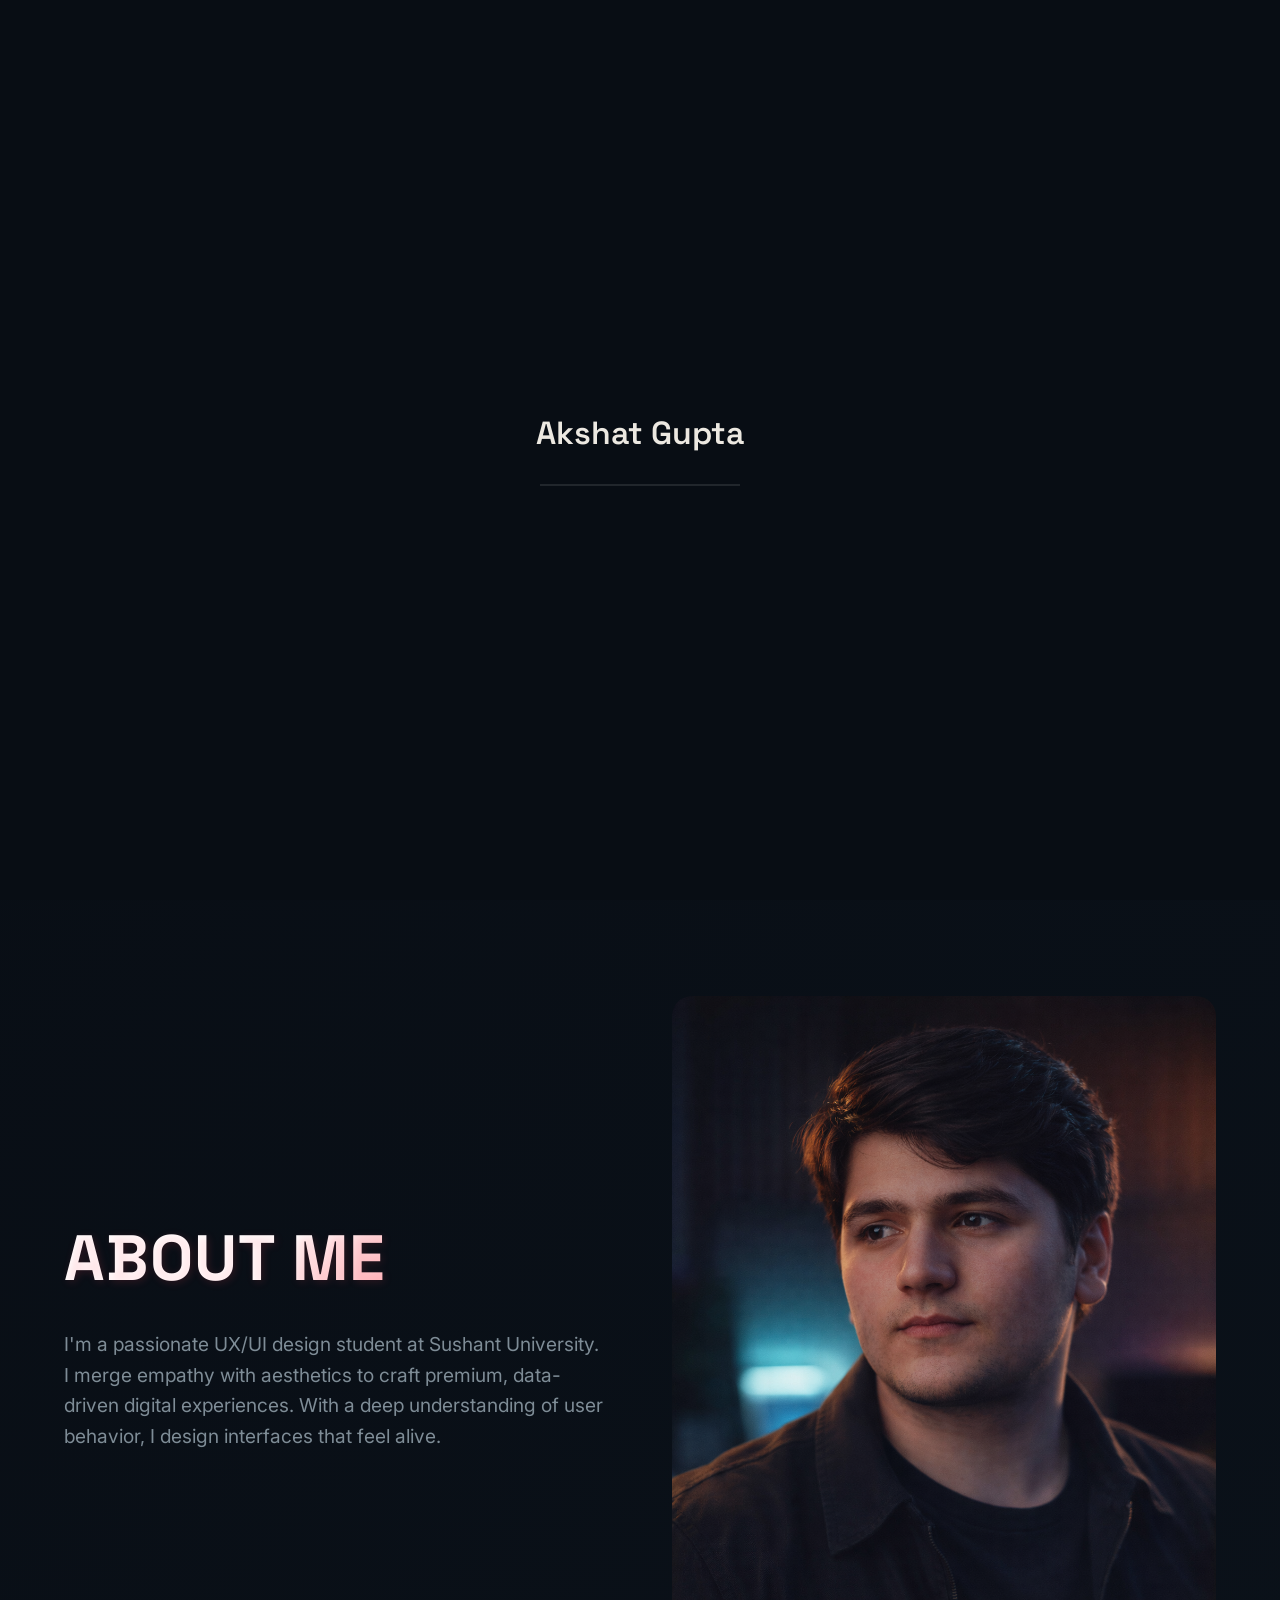
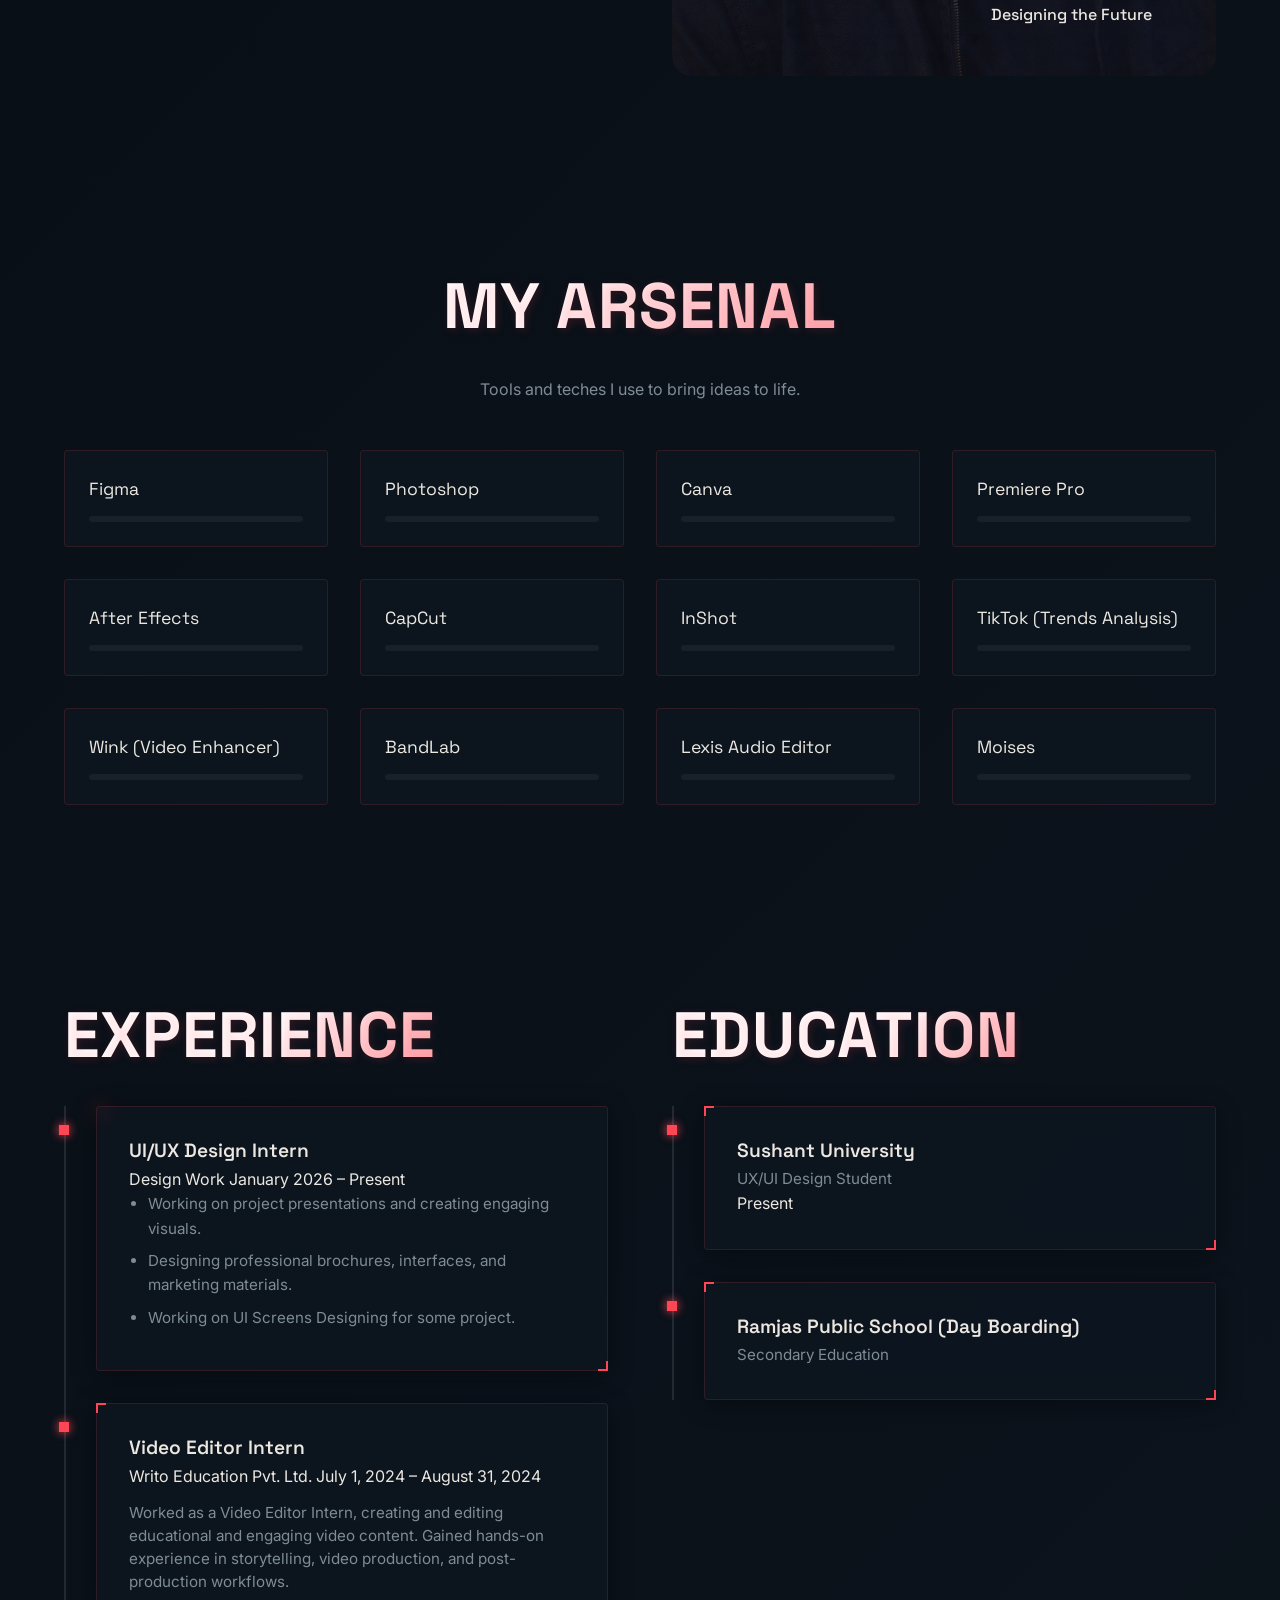
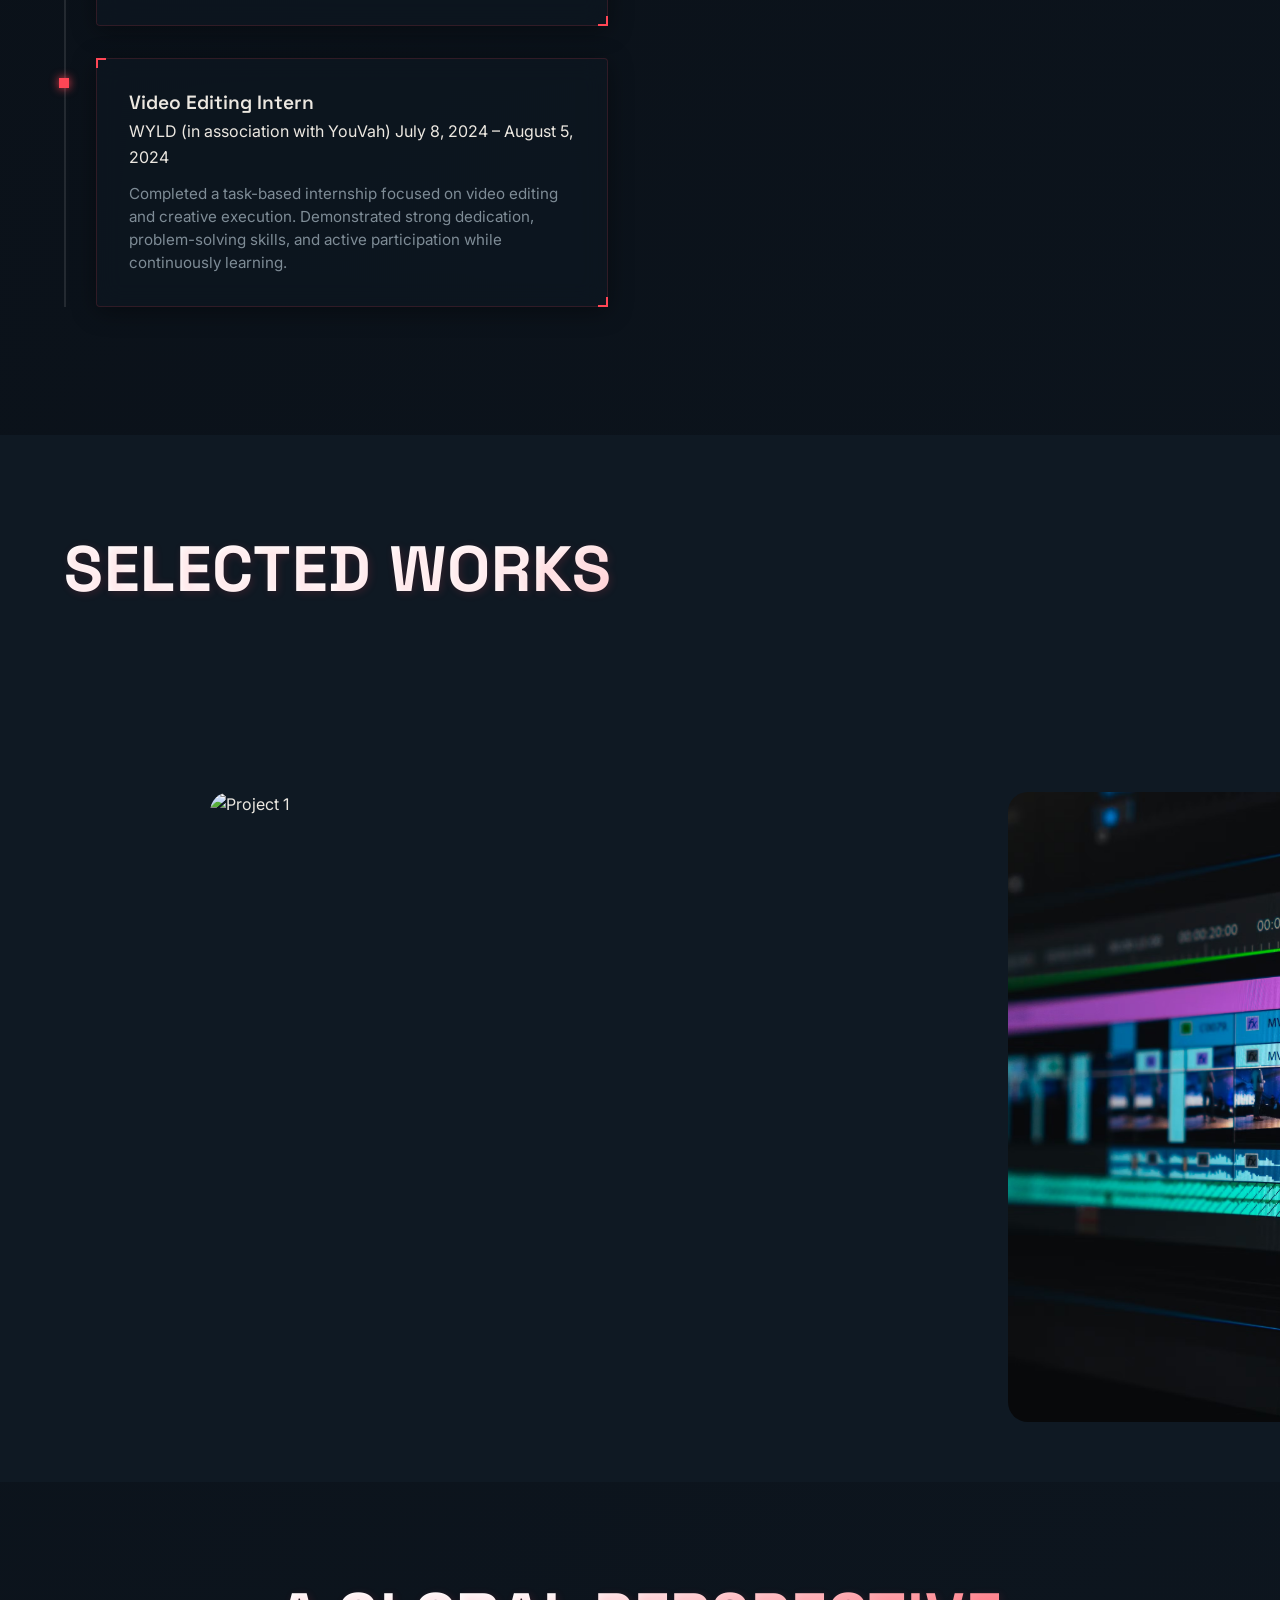
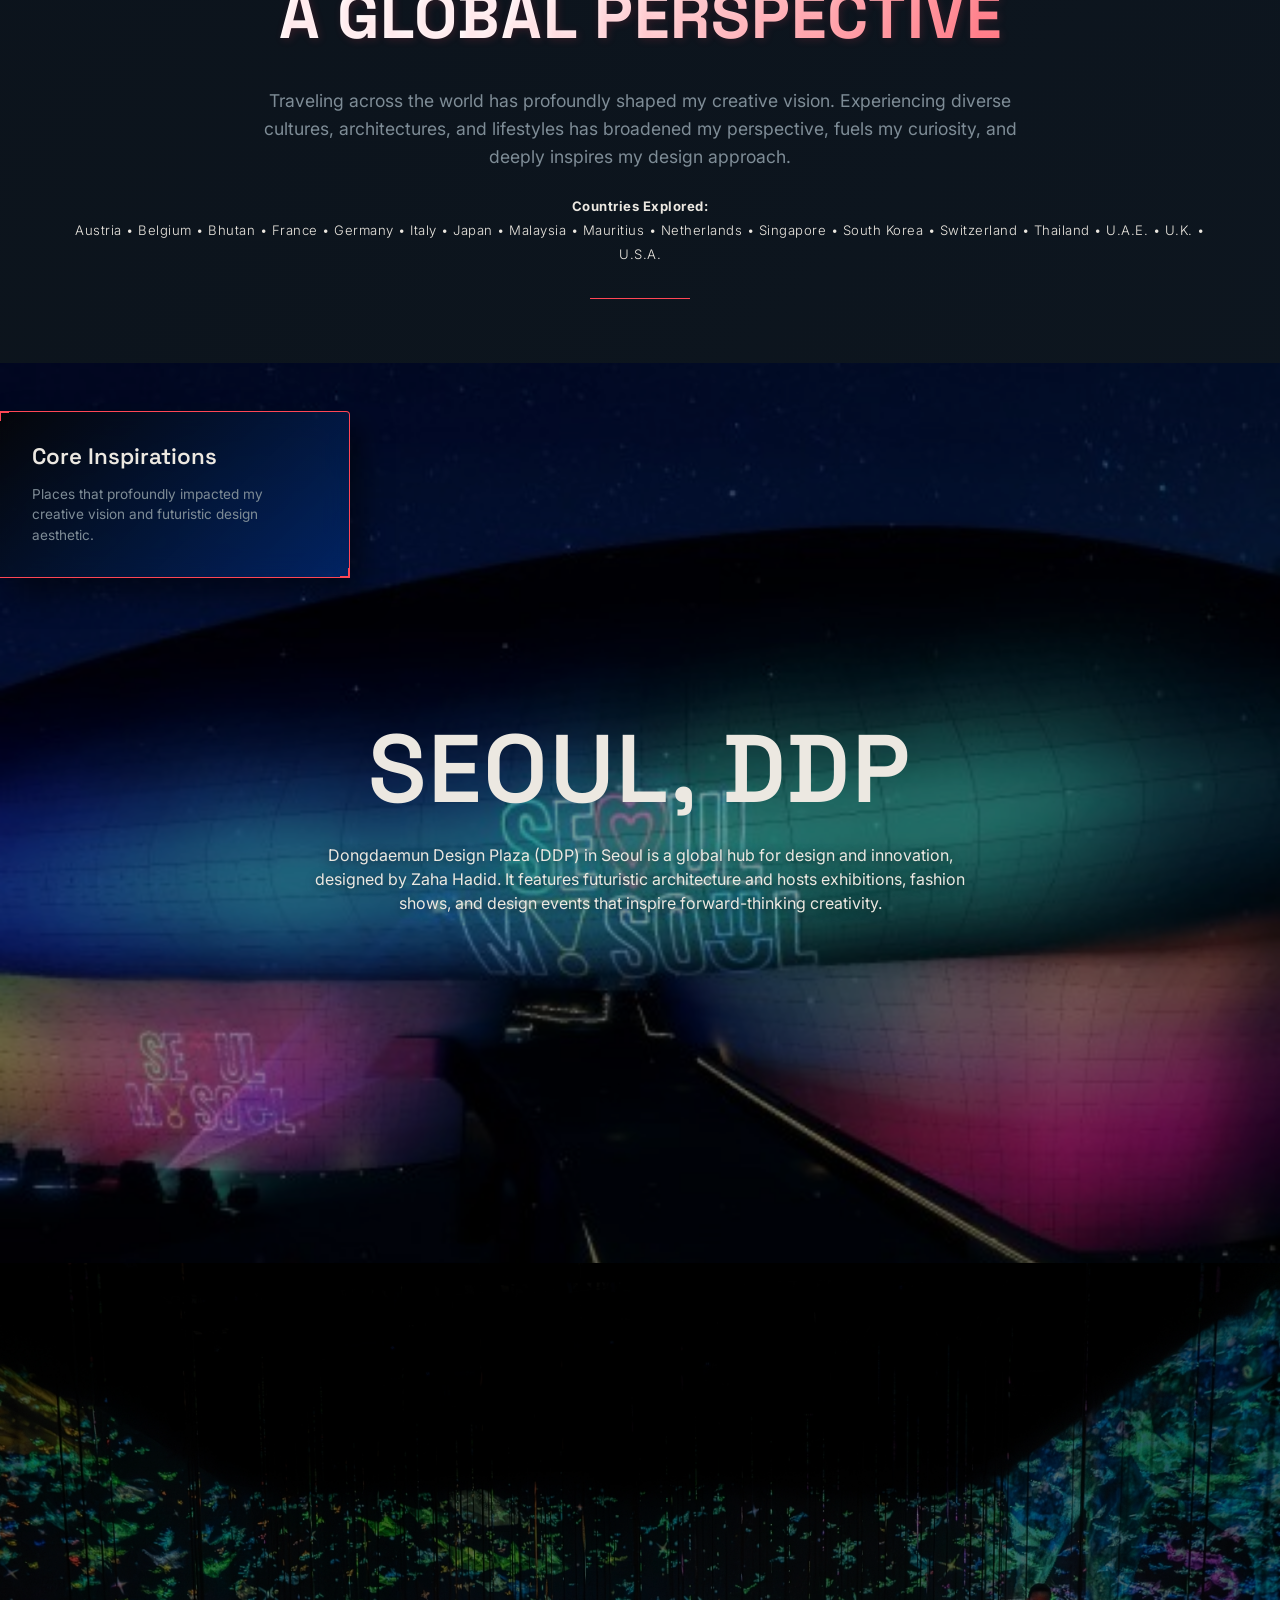
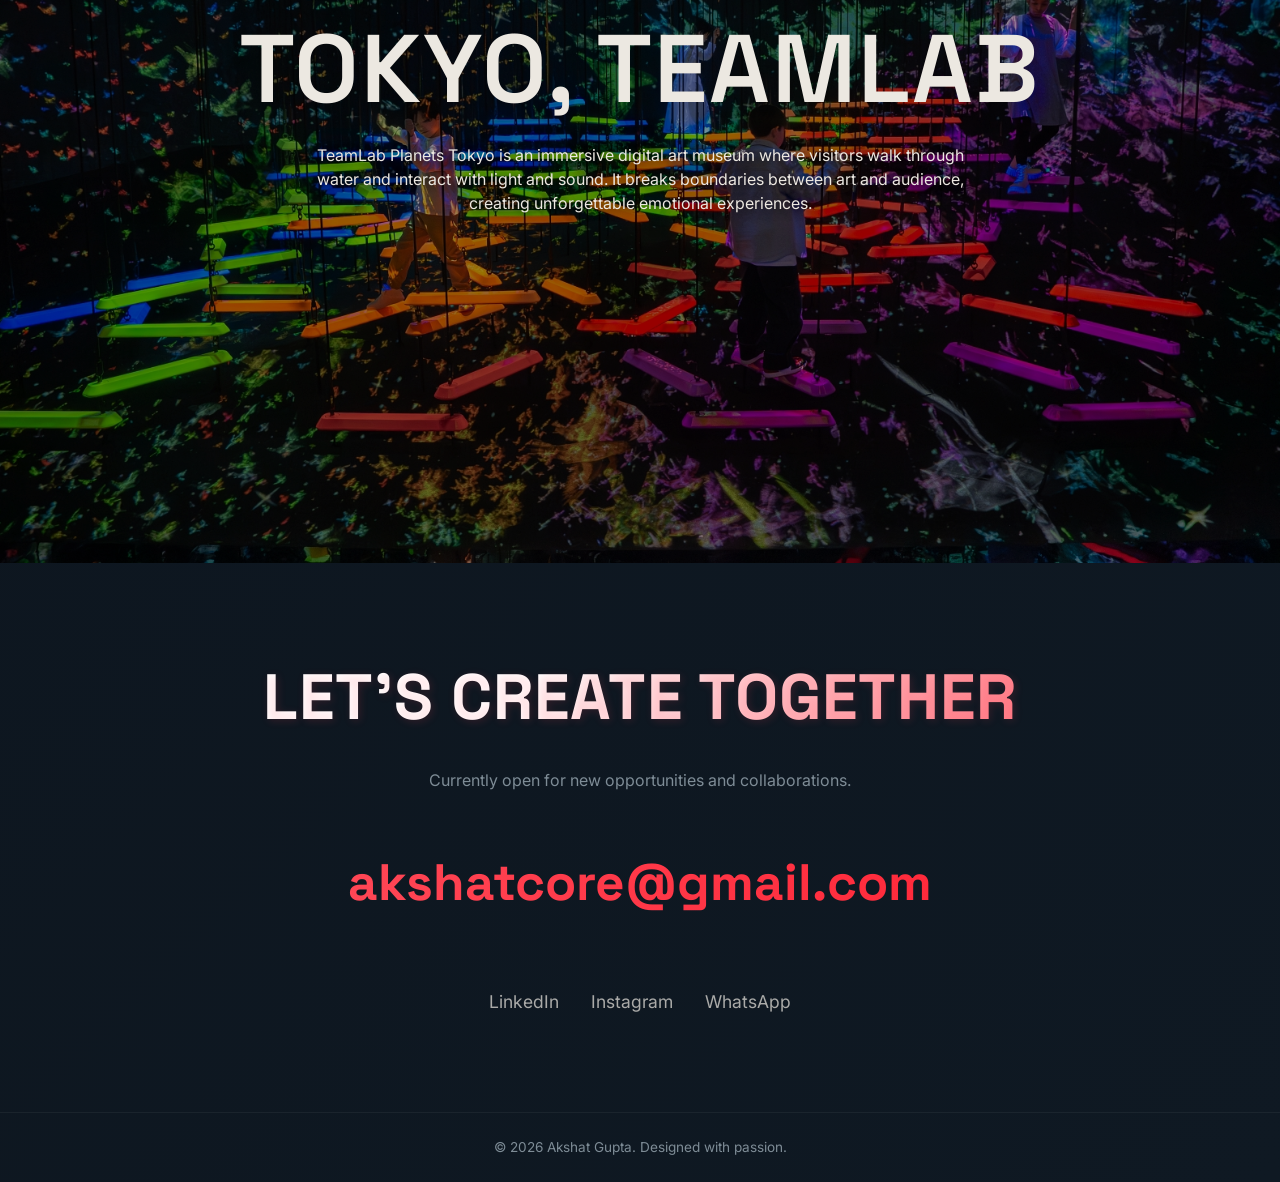
==== commit 09be774c: "Added my latest portfolio updates" ====
--- a/index.html
+++ b/index.html
@@ -6,19 +6,18 @@
     <meta name="viewport" content="width=device-width, initial-scale=1.0">
     <title>Akshat Gupta | UI/UX Designer</title>
     <link rel="icon" type="image/jpeg" href="logo.jpg">
-    <link rel="stylesheet" href="style.css">
+    <link rel="stylesheet" href="style.css?v=3.0">
 
     <!-- Google Fonts -->
     <link rel="preconnect" href="https://fonts.googleapis.com">
     <link rel="preconnect" href="https://fonts.gstatic.com" crossorigin>
     <link
-        href="https://fonts.googleapis.com/css2?family=Outfit:wght@300;400;500;600;700&family=Inter:wght@300;400;500;600&display=swap"
+        href="https://fonts.googleapis.com/css2?family=Space+Grotesk:wght@300;400;500;600;700&family=Fira+Code:wght@400;500&family=Inter:wght@300;400;500;600&display=swap"
         rel="stylesheet">
 </head>
 
 <body>
-    <!-- Custom Cursor -->
-    <div class="cursor-glow" id="cursorGlow"></div>
+
 
     <!-- Scroll Progress -->
     <div class="scroll-progress-bar" id="scrollProgress"></div>
@@ -59,6 +58,7 @@
             <!-- Hero Section -->
             <section class="hero" id="home">
                 <div class="hero-bg">
+                    <canvas id="techCanvas"></canvas>
                     <div class="gradient-blob shape-1"></div>
                     <div class="gradient-blob shape-2"></div>
                     <div class="noise-overlay"></div>
@@ -347,7 +347,7 @@
                         Netherlands • Singapore • South Korea • Switzerland • Thailand • U.A.E. • U.K. • U.S.A.
                     </p>
                     <hr
-                        style="width: 100px; margin: 2rem auto; border: none; height: 1px; background: var(--accent-purple-light);">
+                        style="width: 100px; margin: 2rem auto; border: none; height: 1px; background: var(--accent-cyan);">
 
                     <!-- Removed long intro description per request -->
                 </div>
@@ -417,7 +417,7 @@
     <script src="https://cdnjs.cloudflare.com/ajax/libs/gsap/3.12.2/gsap.min.js"></script>
     <script src="https://cdnjs.cloudflare.com/ajax/libs/gsap/3.12.2/ScrollTrigger.min.js"></script>
     <script src="https://unpkg.com/@studio-freight/lenis@1.0.42/dist/lenis.min.js"></script>
-    <script src="main.js"></script>
+    <script src="main.js?v=3.0"></script>
 </body>
 
 </html>
--- a/style.css
+++ b/style.css
@@ -3,23 +3,26 @@
    ========================================================================= */
 :root {
   /* Colors */
-  --bg-color: #0F0F14;
-  --bg-color-alt: #150027;
-
-  --accent-purple: #621563;
-  --accent-purple-light: #831B84;
-  --accent-pink: #E331D0;
-  --text-main: #FFFFFF;
-  --text-muted: #C8C8CD;
-  --neutral-grey: #78787D;
+  --bg-color: #080D14;
+  --bg-color-alt: #0F1923;
+
+  --accent-cyan: #FF4655; /* Valorant Crimson Red */
+  --accent-blue: #FF2A3B; /* Vibrant Red */
+  --accent-emerald: #FF5263; /* Light Coral Red */
+  --accent-orange: #FF4655; /* Crimson Red */
+
+  --text-main: #ECE8E1; /* Valorant White */
+  --text-muted: #7E8C96; /* Slate Muted Text */
+  --neutral-grey: #5A6975;
 
   /* Glassmorphism */
-  --glass-bg: rgba(255, 255, 255, 0.03);
-  --glass-border: rgba(255, 255, 255, 0.08);
+  --glass-bg: rgba(15, 25, 35, 0.55);
+  --glass-border: rgba(255, 70, 85, 0.15);
 
   /* Typography */
-  --font-primary: 'Outfit', sans-serif;
+  --font-primary: 'Space Grotesk', sans-serif;
   --font-secondary: 'Inter', sans-serif;
+  --font-mono: 'Fira Code', monospace;
 }
 
 /* =========================================================================
@@ -33,6 +36,10 @@
   /* IE and Edge */
   scrollbar-width: none;
   /* Firefox */
+  user-select: none;
+  -webkit-user-select: none;
+  -moz-user-select: none;
+  -ms-user-select: none;
 }
 
 /* Hide scrollbar for Chrome, Safari and Opera */
@@ -90,6 +97,11 @@
   height: auto;
   object-fit: cover;
   display: block;
+  user-select: none;
+  -webkit-user-select: none;
+  -webkit-touch-callout: none;
+  -webkit-user-drag: none;
+  pointer-events: none; /* Prevents context menu / drag-save popups */
 }
 
 /* Base image utility */
@@ -138,28 +150,7 @@
 /* =========================================================================
    UI COMPONENTS
    ========================================================================= */
-/* Custom Cursor (Hidden on mobile by default) */
-.cursor-glow {
-  display: none;
-}
-
-@media (min-width: 900px) {
-  .cursor-glow {
-    display: block;
-    position: fixed;
-    top: 0;
-    left: 0;
-    width: 300px;
-    height: 300px;
-    background: radial-gradient(circle, rgba(98, 21, 99, 0.25) 0%, rgba(0, 0, 0, 0) 70%);
-    border-radius: 50%;
-    pointer-events: none;
-    transform: translate(-50%, -50%);
-    z-index: 9999;
-    mix-blend-mode: screen;
-    transition: background 0.3s ease;
-  }
-}
+/* Custom Cursor Removed */
 
 /* Scroll Progress */
 .scroll-progress-bar {
@@ -167,7 +158,7 @@
   top: 0;
   left: 0;
   height: 3px;
-  background: linear-gradient(90deg, var(--accent-purple), var(--accent-purple-light));
+  background: linear-gradient(90deg, var(--accent-cyan), var(--accent-blue));
   width: 0%;
   z-index: 10000;
 }
@@ -198,19 +189,47 @@
 .loading-bar .fill {
   width: 0%;
   height: 100%;
-  background: var(--accent-purple-light);
+  background: var(--accent-cyan);
 }
 
 /* Glass Panel */
+/* Glass Panel with HUD Target Corner Brackets */
 .glass-panel {
+  position: relative;
   background: var(--glass-bg);
   backdrop-filter: blur(12px);
   -webkit-backdrop-filter: blur(12px);
   border: 1px solid var(--glass-border);
-  border-radius: 16px;
+  border-radius: 4px;
   padding: 1.5rem;
-  box-shadow: 0 4px 16px rgba(0, 0, 0, 0.1);
-  transition: transform 0.4s cubic-bezier(0.16, 1, 0.3, 1), box-shadow 0.4s ease;
+  box-shadow: 0 4px 24px rgba(0, 0, 0, 0.4);
+  transition: transform 0.4s cubic-bezier(0.16, 1, 0.3, 1), box-shadow 0.4s ease, border-color 0.4s ease;
+}
+
+.glass-panel::before {
+  content: '';
+  position: absolute;
+  top: -1px;
+  left: -1px;
+  width: 8px;
+  height: 8px;
+  border-top: 2px solid var(--accent-cyan);
+  border-left: 2px solid var(--accent-cyan);
+  pointer-events: none;
+  transition: all 0.3s cubic-bezier(0.16, 1, 0.3, 1);
+}
+
+.glass-panel::after {
+  content: '';
+  position: absolute;
+  bottom: -1px;
+  right: -1px;
+  width: 8px;
+  height: 8px;
+  border-bottom: 2px solid var(--accent-cyan);
+  border-right: 2px solid var(--accent-cyan);
+  pointer-events: none;
+  transition: all 0.3s cubic-bezier(0.16, 1, 0.3, 1);
 }
 
 @media (min-width: 900px) {
@@ -220,8 +239,18 @@
 
   .glass-panel:hover {
     transform: translateY(-5px);
-    box-shadow: 0 15px 45px rgba(98, 21, 99, 0.15);
-    border-color: rgba(98, 21, 99, 0.3);
+    box-shadow: 0 15px 45px rgba(255, 70, 85, 0.1);
+    border-color: rgba(255, 70, 85, 0.4);
+  }
+
+  .glass-panel:hover::before {
+    width: 14px;
+    height: 14px;
+  }
+
+  .glass-panel:hover::after {
+    width: 14px;
+    height: 14px;
   }
 }
 
@@ -234,9 +263,9 @@
   content: '';
   position: absolute;
   inset: -1px;
-  background: linear-gradient(135deg, var(--accent-purple-light), var(--accent-purple));
+  background: linear-gradient(135deg, var(--accent-cyan), var(--accent-blue));
   z-index: -1;
-  border-radius: 17px;
+  border-radius: 5px; /* Sharp gaming corners glow */
   opacity: 0.3;
   filter: blur(10px);
   transition: opacity 0.4s ease;
@@ -252,9 +281,14 @@
 .section-title {
   font-size: clamp(2rem, 5vw, 4rem);
   margin-bottom: 2rem;
-  background: linear-gradient(90deg, #FFF 0%, var(--text-muted) 100%);
+  background: linear-gradient(135deg, #FFFFFF 40%, var(--accent-cyan) 100%);
   -webkit-background-clip: text;
   -webkit-text-fill-color: transparent;
+  position: relative;
+  letter-spacing: 1px;
+  font-weight: 800;
+  text-transform: uppercase;
+  text-shadow: 2px 2px 8px rgba(255, 70, 85, 0.15);
 }
 
 /* =========================================================================
@@ -273,9 +307,9 @@
 }
 
 .navbar.scrolled {
-  background: rgba(15, 15, 20, 0.85);
+  background: rgba(10, 15, 20, 0.85);
   backdrop-filter: blur(12px);
-  border-bottom: 1px solid var(--glass-border);
+  border-bottom: 1px solid rgba(255, 70, 85, 0.15);
   padding: 1rem 5%;
 }
 
@@ -303,7 +337,7 @@
   top: 100%;
   left: 0;
   width: 100%;
-  background: rgba(15, 15, 20, 0.95);
+  background: rgba(5, 6, 8, 0.95);
   backdrop-filter: blur(15px);
   -webkit-backdrop-filter: blur(15px);
   padding: 2rem 0;
@@ -349,6 +383,8 @@
     font-size: 0.9rem;
     font-weight: 500;
     position: relative;
+    font-family: var(--font-mono);
+    letter-spacing: 0.5px;
   }
 
   .nav-links a::after {
@@ -358,7 +394,7 @@
     left: 0;
     width: 0%;
     height: 2px;
-    background: var(--accent-purple-light);
+    background: var(--accent-cyan);
     transition: width 0.3s ease;
   }
 
@@ -390,18 +426,29 @@
   overflow: hidden;
 }
 
+#techCanvas {
+  position: absolute;
+  top: 0;
+  left: 0;
+  width: 100%;
+  height: 100%;
+  z-index: 1;
+  pointer-events: none;
+}
+
 .gradient-blob {
   position: absolute;
   border-radius: 50%;
-  filter: blur(60px);
-  opacity: 0.4;
+  filter: blur(80px);
+  opacity: 0.15;
   animation: float 10s infinite alternate ease-in-out;
+  pointer-events: none;
 }
 
 .shape-1 {
   width: 60vw;
   height: 60vw;
-  background: var(--accent-purple);
+  background: var(--accent-cyan);
   top: -10%;
   right: -20%;
 }
@@ -409,17 +456,13 @@
 .shape-2 {
   width: 70vw;
   height: 70vw;
-  background: var(--accent-purple-light);
+  background: var(--accent-blue);
   bottom: -20%;
   left: -30%;
   animation-delay: -5s;
 }
 
 @media (min-width: 900px) {
-  .gradient-blob {
-    filter: blur(80px);
-  }
-
   .shape-1 {
     width: 40vw;
     height: 40vw;
@@ -439,7 +482,7 @@
   }
 
   100% {
-    transform: translate(10%, 10%) scale(1.1);
+    transform: translate(5%, 5%) scale(1.05);
   }
 }
 
@@ -448,11 +491,12 @@
   inset: 0;
   background: url('data:image/svg+xml,%3Csvg viewBox=%220 0 200 200%22 xmlns=%22http://www.w3.org/2000/svg%22%3E%3Cfilter id=%22noiseFilter%22%3E%3CfeTurbulence type=%22fractalNoise%22 baseFrequency=%220.65%22 numOctaves=%223%22 stitchTiles=%22stitch%22/%3E%3C/filter%3E%3Crect width=%22100%25%22 height=%22100%25%22 filter=%22url(%23noiseFilter)%22 opacity=%220.04%22/%3E%3C/svg%3E');
   pointer-events: none;
+  z-index: 2;
 }
 
 .hero-content {
   position: relative;
-  z-index: 1;
+  z-index: 3;
   text-align: center;
 }
 
@@ -460,8 +504,9 @@
   font-size: clamp(0.9rem, 1.5vw, 1.5rem);
   text-transform: uppercase;
   letter-spacing: 3px;
-  color: var(--text-muted);
+  color: var(--accent-cyan);
   margin-bottom: 1rem;
+  font-family: var(--font-mono);
 }
 
 .hero-title {
@@ -469,26 +514,45 @@
   line-height: 1;
   margin-bottom: 1rem;
   letter-spacing: -1px;
+  font-weight: 800;
+  text-transform: uppercase;
+  text-shadow: 3px 3px 0px rgba(255, 70, 85, 0.3), -1px -1px 0px rgba(0, 245, 255, 0.2); /* Gaming dual shadow */
 }
 
 .hero-role {
   font-size: clamp(1.2rem, 3vw, 2.5rem);
-  font-family: var(--font-secondary);
-  font-weight: 300;
+  font-family: var(--font-mono);
+  font-weight: 500;
   color: var(--text-muted);
   margin-bottom: 3rem;
+  text-shadow: 0 0 10px rgba(255, 255, 255, 0.1);
 }
 
 .cta-button {
   display: inline-block;
   padding: 0.8rem 2rem;
-  border-radius: 30px;
-  background: linear-gradient(90deg, var(--accent-purple), var(--accent-pink));
-  color: #fff;
-  font-weight: 500;
+  background: transparent;
+  border: 2px solid var(--accent-cyan);
+  color: var(--accent-cyan);
+  font-family: var(--font-mono);
+  font-weight: 700;
   text-transform: uppercase;
-  letter-spacing: 1px;
-  transition: transform 0.3s ease, box-shadow 0.3s ease;
+  letter-spacing: 2px;
+  box-shadow: 0 0 15px rgba(255, 70, 85, 0.15);
+  transition: all 0.3s ease;
+  position: relative;
+  overflow: hidden;
+  border-radius: 4px; /* Clean blocky corners */
+}
+
+.cta-button::before {
+  content: '[';
+  margin-right: 8px;
+}
+
+.cta-button::after {
+  content: ']';
+  margin-left: 8px;
 }
 
 @media (min-width: 900px) {
@@ -498,7 +562,10 @@
 
   .cta-button:hover {
     transform: translateY(-3px);
-    box-shadow: 0 10px 20px rgba(98, 21, 99, 0.4);
+    box-shadow: 0 0 25px rgba(255, 70, 85, 0.4);
+    background: var(--accent-cyan);
+    color: #000000;
+    border-color: var(--accent-cyan);
   }
 }
 
@@ -595,16 +662,17 @@
 .skill-level {
   width: 100%;
   height: 6px;
-  background: rgba(255, 255, 255, 0.1);
+  background: rgba(255, 255, 255, 0.05);
   border-radius: 3px;
   overflow: hidden;
 }
 
 .level-fill {
   height: 100%;
-  background: linear-gradient(90deg, var(--accent-purple), var(--accent-purple-light));
+  background: linear-gradient(90deg, var(--accent-cyan), var(--accent-blue));
   width: 0%;
-  border-radius: 3px;
+  border-radius: 2px;
+  box-shadow: 0 0 10px rgba(255, 70, 85, 0.5);
 }
 
 @media (min-width: 900px) {
@@ -615,12 +683,13 @@
 
   .skill-card {
     padding: 1.5rem;
-    border-radius: 16px;
+    border-radius: 4px; /* Shorter corners for gaming style */
   }
 
   .skill-card:hover {
-    background: rgba(98, 21, 99, 0.05);
-    border-color: rgba(98, 21, 99, 0.4);
+    background: rgba(255, 70, 85, 0.03);
+    border-color: rgba(255, 70, 85, 0.35);
+    box-shadow: 0 5px 20px rgba(255, 70, 85, 0.05);
     transform: translateY(-5px);
   }
 }
@@ -644,8 +713,9 @@
 
 .exp-header .company {
   display: block;
-  color: var(--accent-purple-light);
+  color: var(--accent-cyan);
   margin-top: 0.3rem;
+  font-family: var(--font-mono);
 }
 
 .exp-header .duration {
@@ -693,13 +763,13 @@
 
 .timeline-dot {
   position: absolute;
-  left: -1.82rem;
+  left: -1.75rem;
   top: 1.2rem;
-  width: 10px;
-  height: 10px;
-  border-radius: 50%;
-  background: var(--accent-purple-light);
-  box-shadow: 0 0 10px var(--accent-purple-light);
+  width: 8px;
+  height: 8px;
+  border-radius: 0;
+  background: var(--accent-cyan);
+  box-shadow: 0 0 8px var(--accent-cyan);
 }
 
 .timeline-content h3 {
@@ -727,9 +797,12 @@
   }
 
   .timeline-dot {
-    left: -2.35rem;
-    width: 12px;
-    height: 12px;
+    left: -2.3rem;
+    width: 10px;
+    height: 10px;
+    border-radius: 0;
+    background: var(--accent-cyan);
+    box-shadow: 0 0 10px var(--accent-cyan);
   }
 
   .timeline-content h3 {
@@ -763,48 +836,49 @@
 .project-card {
   width: 100%;
   position: relative;
-  border-radius: 16px;
+  border-radius: 4px;
+  overflow: visible; /* Let text flow below the image */
+  aspect-ratio: auto;
+}
+
+.project-card .img-container {
+  width: 100%;
+  aspect-ratio: 16/9;
+  position: relative;
+  border-radius: 4px;
   overflow: hidden;
-  aspect-ratio: 4/3;
-  /* Consistent mobile aspect ratio */
-}
-
-.project-card .img-container {
-  width: 100%;
-  height: 100%;
-  position: absolute;
-  top: 0;
-  left: 0;
 }
 
 .project-info {
-  position: absolute;
-  bottom: 1.5rem;
-  left: 1.5rem;
-  right: 1.5rem;
+  position: relative;
+  margin-top: 0.8rem;
+  padding: 1.2rem;
   opacity: 1;
-  /* Always visible on mobile */
   transform: translateY(0);
-  padding: 1rem;
 }
 
 .project-info h3 {
-  font-size: 1.1rem;
+  font-size: 1.15rem;
+  margin-bottom: 0.4rem;
 }
 
 .project-info p {
-  display: none;
-}
-
-/* Hidden on mobile to save space */
+  display: block;
+  font-size: 0.9rem;
+  line-height: 1.5;
+  color: var(--text-muted);
+  margin-bottom: 0.8rem;
+}
 
 .btn-outline {
   display: inline-block;
   margin-top: 0.8rem;
   padding: 0.4rem 1.2rem;
-  border: 1px solid var(--text-main);
-  border-radius: 20px;
+  border: 1px solid var(--accent-cyan);
+  border-radius: 4px;
   font-size: 0.85rem;
+  font-family: var(--font-mono);
+  color: var(--accent-cyan);
   transition: all 0.3s;
 }
 
@@ -832,6 +906,7 @@
     margin-right: 4rem;
     border-radius: 20px;
     aspect-ratio: auto;
+    overflow: hidden; /* Desktop overlay clip */
   }
 
   /* Space out the start according to .container */
@@ -839,10 +914,22 @@
     margin-left: max(5%, calc((100vw - 1200px) / 2));
   }
 
+  .project-card .img-container {
+    width: 100%;
+    height: 100%;
+    position: absolute;
+    top: 0;
+    left: 0;
+    aspect-ratio: auto;
+    border-radius: 0;
+  }
+
   .project-info {
+    position: absolute; /* Reset overlay state */
     bottom: 2rem;
     left: 2rem;
     right: 2rem;
+    margin-top: 0;
     padding: 1.5rem;
     opacity: 0;
     transform: translateY(20px);
@@ -851,12 +938,14 @@
 
   .project-info h3 {
     font-size: 1.5rem;
+    margin-bottom: 0;
   }
 
   .project-info p {
     display: block;
     font-size: 1rem;
     margin-top: 0.5rem;
+    margin-bottom: 0;
   }
 
   .btn-outline {
@@ -865,8 +954,9 @@
   }
 
   .btn-outline:hover {
-    background: var(--text-main);
-    color: var(--bg-color);
+    background: var(--accent-cyan);
+    color: #000000;
+    box-shadow: 0 0 10px rgba(255, 70, 85, 0.4);
   }
 
   .project-card:hover .project-info {
@@ -893,7 +983,8 @@
 
 .visit-panel {
   position: relative;
-  height: 80vh;
+  height: 65vh;
+  min-height: 420px;
   /* Taller on mobile to avoid UI overlaps */
   overflow: hidden;
   display: flex;
@@ -901,7 +992,13 @@
   justify-content: flex-end;
   /* Put text at bottom on mobile to avoid ribbon overlap */
   flex-direction: column;
-  padding-bottom: 2rem;
+  padding-bottom: 7.5rem; /* Default pushed up for slides without top ribbon (e.g., Tokyo TeamLab) */
+}
+
+/* Specific lower padding for panels with ribbon (e.g., Seoul DDP) to avoid congestion */
+.visit-panel:has(.flap-ribbon),
+.visit-panel:first-child {
+  padding-bottom: 3.5rem;
 }
 
 .visit-img {
@@ -909,8 +1006,8 @@
   top: 0;
   left: 0;
   width: 100%;
-  height: 120%;
-  /* for subtle parallax headroom */
+  height: 100%;
+  /* zoomed out on mobile (no parallax headroom needed) */
   object-fit: cover;
   z-index: 0;
   filter: brightness(0.6);
@@ -941,7 +1038,10 @@
   .visit-panel {
     height: 100vh;
     justify-content: center;
-    padding-bottom: 0;
+    padding-bottom: 0 !important;
+  }
+  .visit-img {
+    height: 120%; /* for subtle parallax headroom on desktop */
   }
 }
 
@@ -956,10 +1056,10 @@
   left: 0;
   z-index: 10;
   max-width: 85%;
-  background: linear-gradient(135deg, rgba(21, 0, 39, 0.9), rgba(98, 21, 99, 0.5));
-  border: 1px solid var(--accent-purple-light);
+  background: linear-gradient(135deg, rgba(5, 6, 8, 0.9), rgba(0, 102, 255, 0.25));
+  border: 1px solid var(--accent-cyan);
   border-left: none;
-  border-radius: 0 16px 16px 0;
+  border-radius: 0 4px 4px 0;
   padding: 1rem;
   box-shadow: 10px 15px 30px rgba(0, 0, 0, 0.5);
   backdrop-filter: blur(15px);
@@ -991,7 +1091,7 @@
   font-family: var(--font-primary);
   font-size: clamp(1.5rem, 4vw, 4rem);
   font-weight: 700;
-  background: linear-gradient(90deg, var(--accent-purple), var(--accent-purple-light));
+  background: linear-gradient(90deg, var(--accent-cyan), var(--accent-blue));
   -webkit-background-clip: text;
   -webkit-text-fill-color: transparent;
   display: inline-block;
@@ -1037,8 +1137,9 @@
 
   .social-icon:hover {
     opacity: 1;
-    color: var(--accent-purple-light);
+    color: var(--accent-cyan);
     transform: translateY(-3px);
+    text-shadow: 0 0 10px rgba(0, 240, 255, 0.5);
   }
 }
 
@@ -1052,9 +1153,36 @@
   font-size: 0.85rem;
 }
 
-@media (min-width: 900px) {
-  .footer-content {
-    padding: 2rem 0;
-    font-size: 0.9rem;
-  }
+/* Mobile Tapping Target lock Indicator (PUBG/BGMI styled) */
+@keyframes pubgScaleIn {
+  0% {
+    transform: translate(-50%, -50%) scale(0.5);
+  }
+  100% {
+    transform: translate(-50%, -50%) scale(1);
+  }
+}
+
+.pubg-tap-effect {
+  position: absolute;
+  width: 40px;
+  height: 40px;
+  pointer-events: none;
+  z-index: 10000;
+  transform: translate(-50%, -50%) scale(1);
+  opacity: 1;
+  animation: pubgScaleIn 0.15s cubic-bezier(0.1, 0.8, 0.3, 1) forwards;
+  transition: transform 0.2s ease, opacity 0.2s ease;
+}
+
+.pubg-tap-effect.released {
+  transform: translate(-50%, -50%) scale(1.5);
+  opacity: 0;
+  transition: transform 0.5s cubic-bezier(0.1, 0.8, 0.3, 1), opacity 0.5s ease;
+}
+
+/* Custom Tactical Gamer Reticle Cursor while dragging (Desktop/Laptop) */
+body.is-dragging,
+body.is-dragging * {
+  cursor: url("data:image/svg+xml;utf8,<svg xmlns='http://www.w3.org/2000/svg' width='32' height='32' viewBox='0 0 32 32'><circle cx='16' cy='16' r='9' stroke='%23FF4655' stroke-dasharray='2,2' stroke-width='1' fill='none' opacity='0.6'/><path d='M12 8 L16 4 L20 8' stroke='%23FF4655' stroke-width='2' stroke-linecap='round' stroke-linejoin='round' fill='none'/><path d='M12 24 L16 28 L20 24' stroke='%23FF4655' stroke-width='2' stroke-linecap='round' stroke-linejoin='round' fill='none'/><path d='M8 12 L4 16 L8 20' stroke='%23FF4655' stroke-width='2' stroke-linecap='round' stroke-linejoin='round' fill='none'/><path d='M24 12 L28 16 L24 20' stroke='%23FF4655' stroke-width='2' stroke-linecap='round' stroke-linejoin='round' fill='none'/><circle cx='16' cy='16' r='2' fill='%23FF4655'/></svg>") 16 16, move !important;
 }
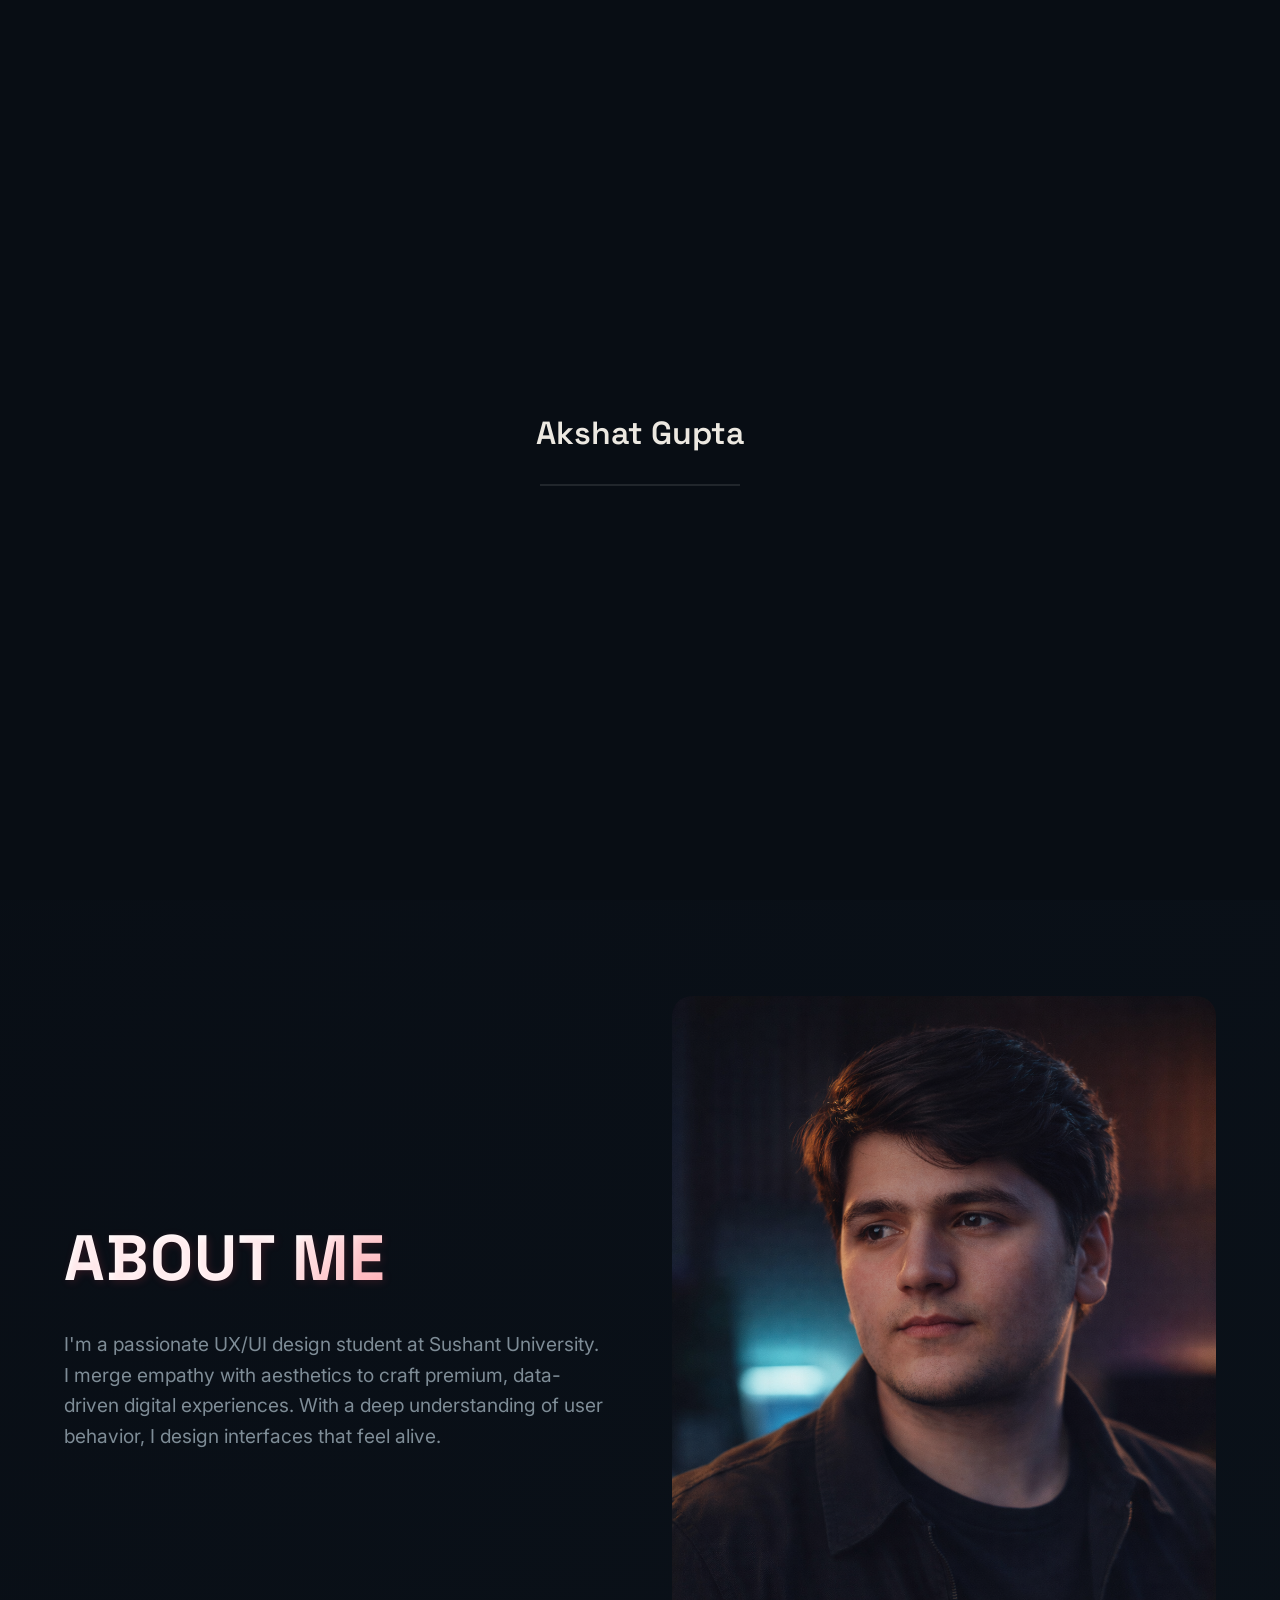
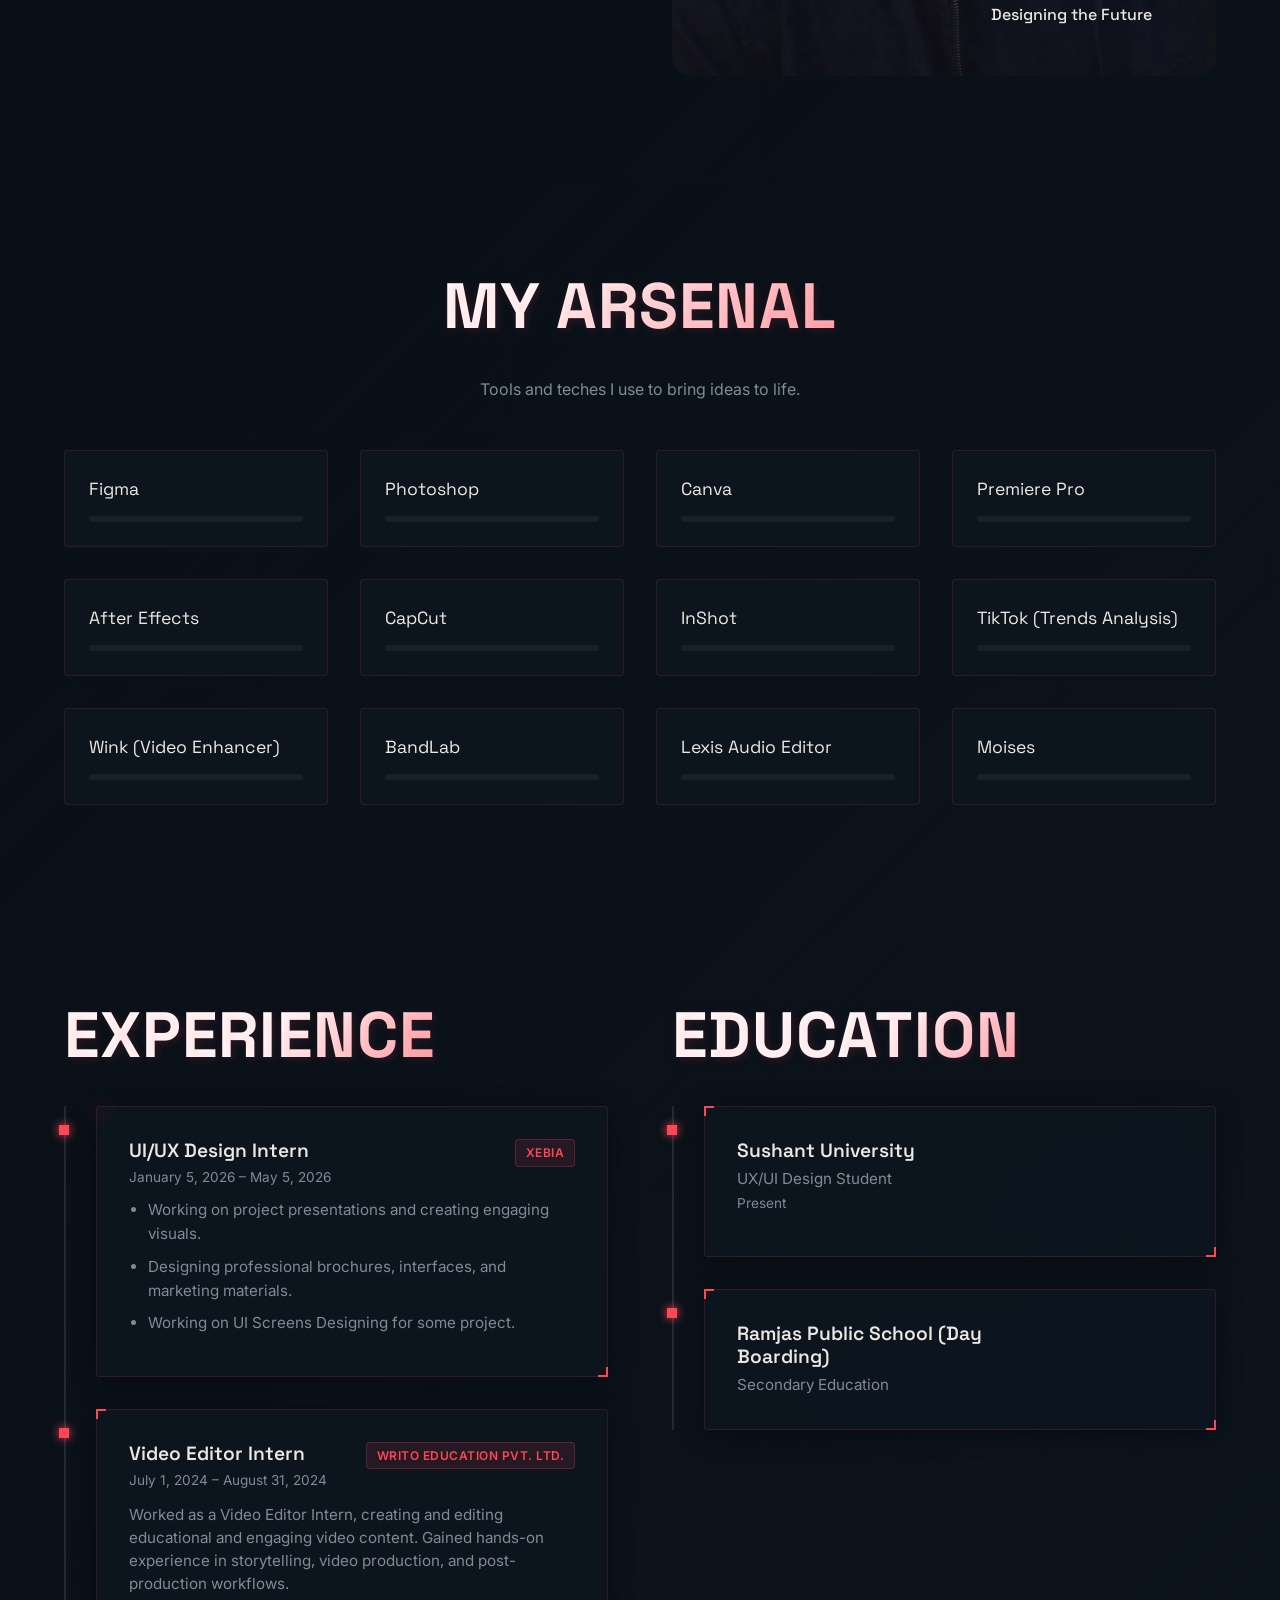
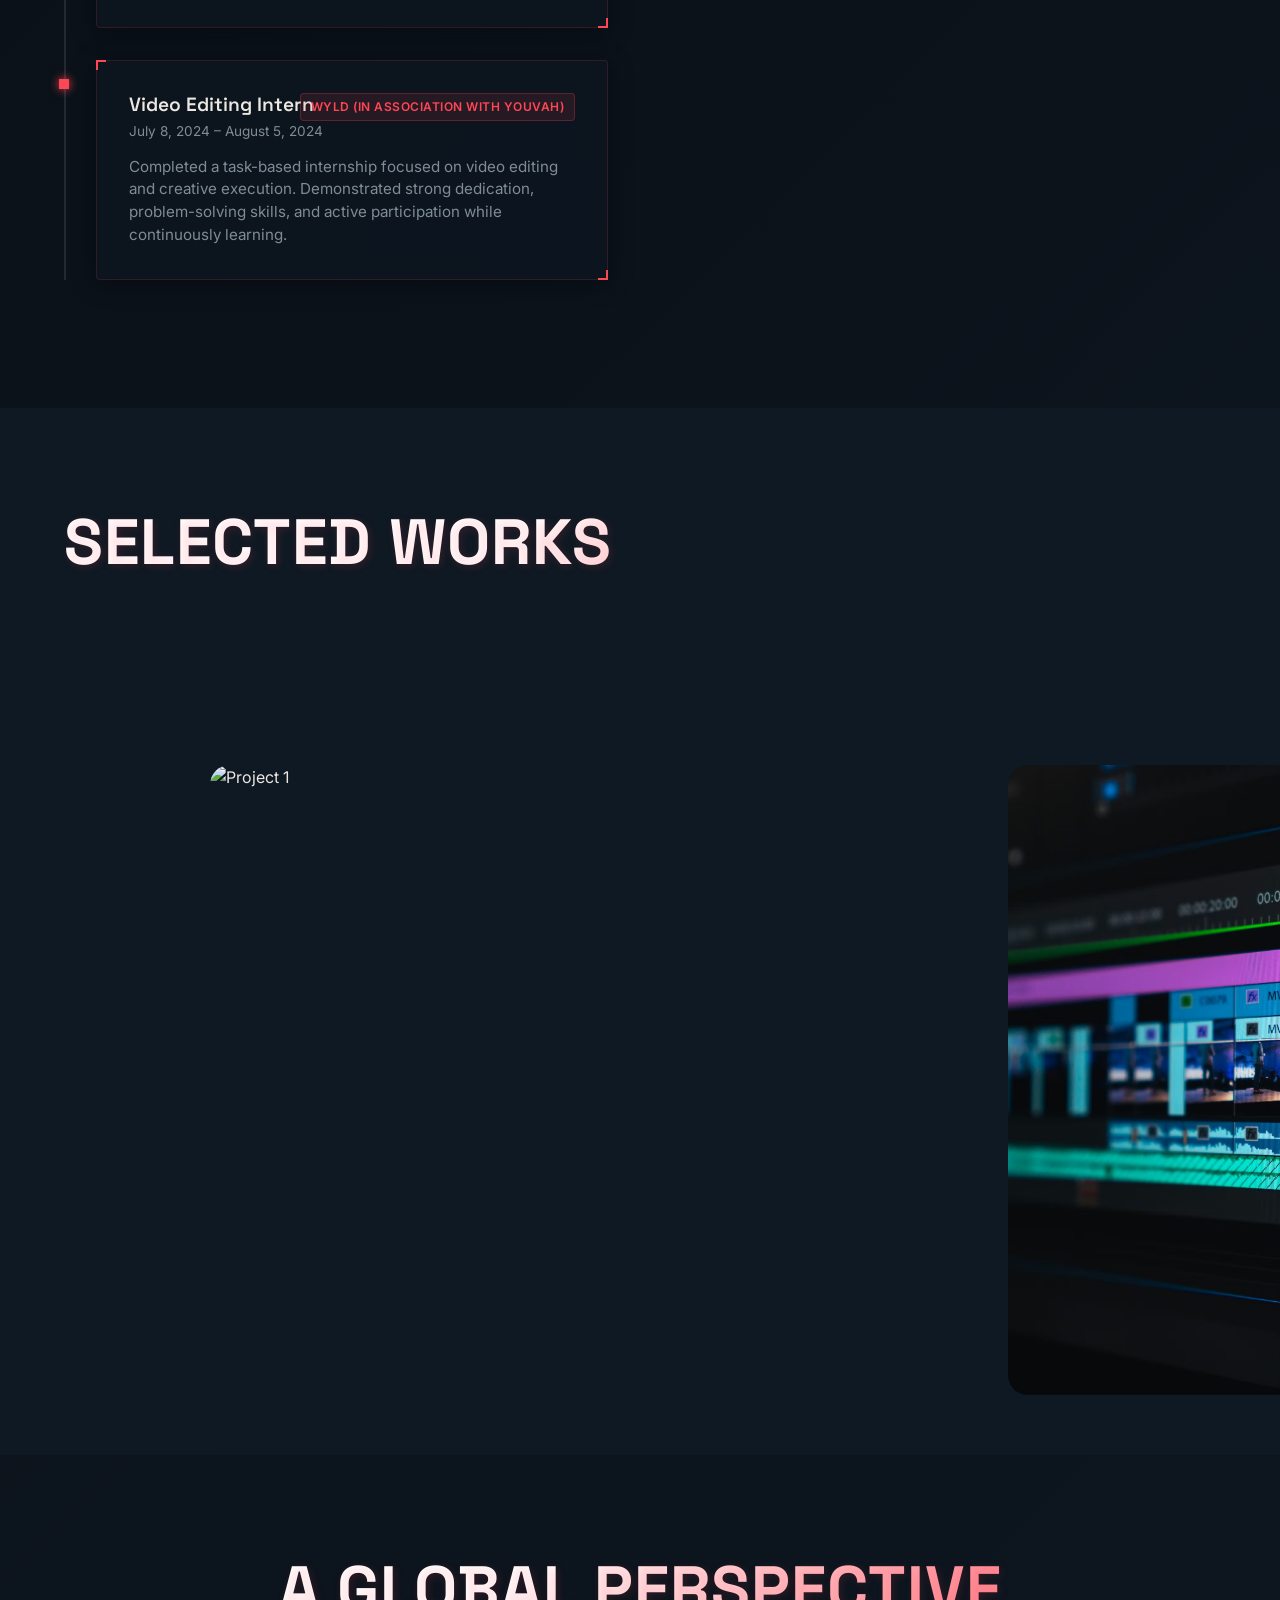
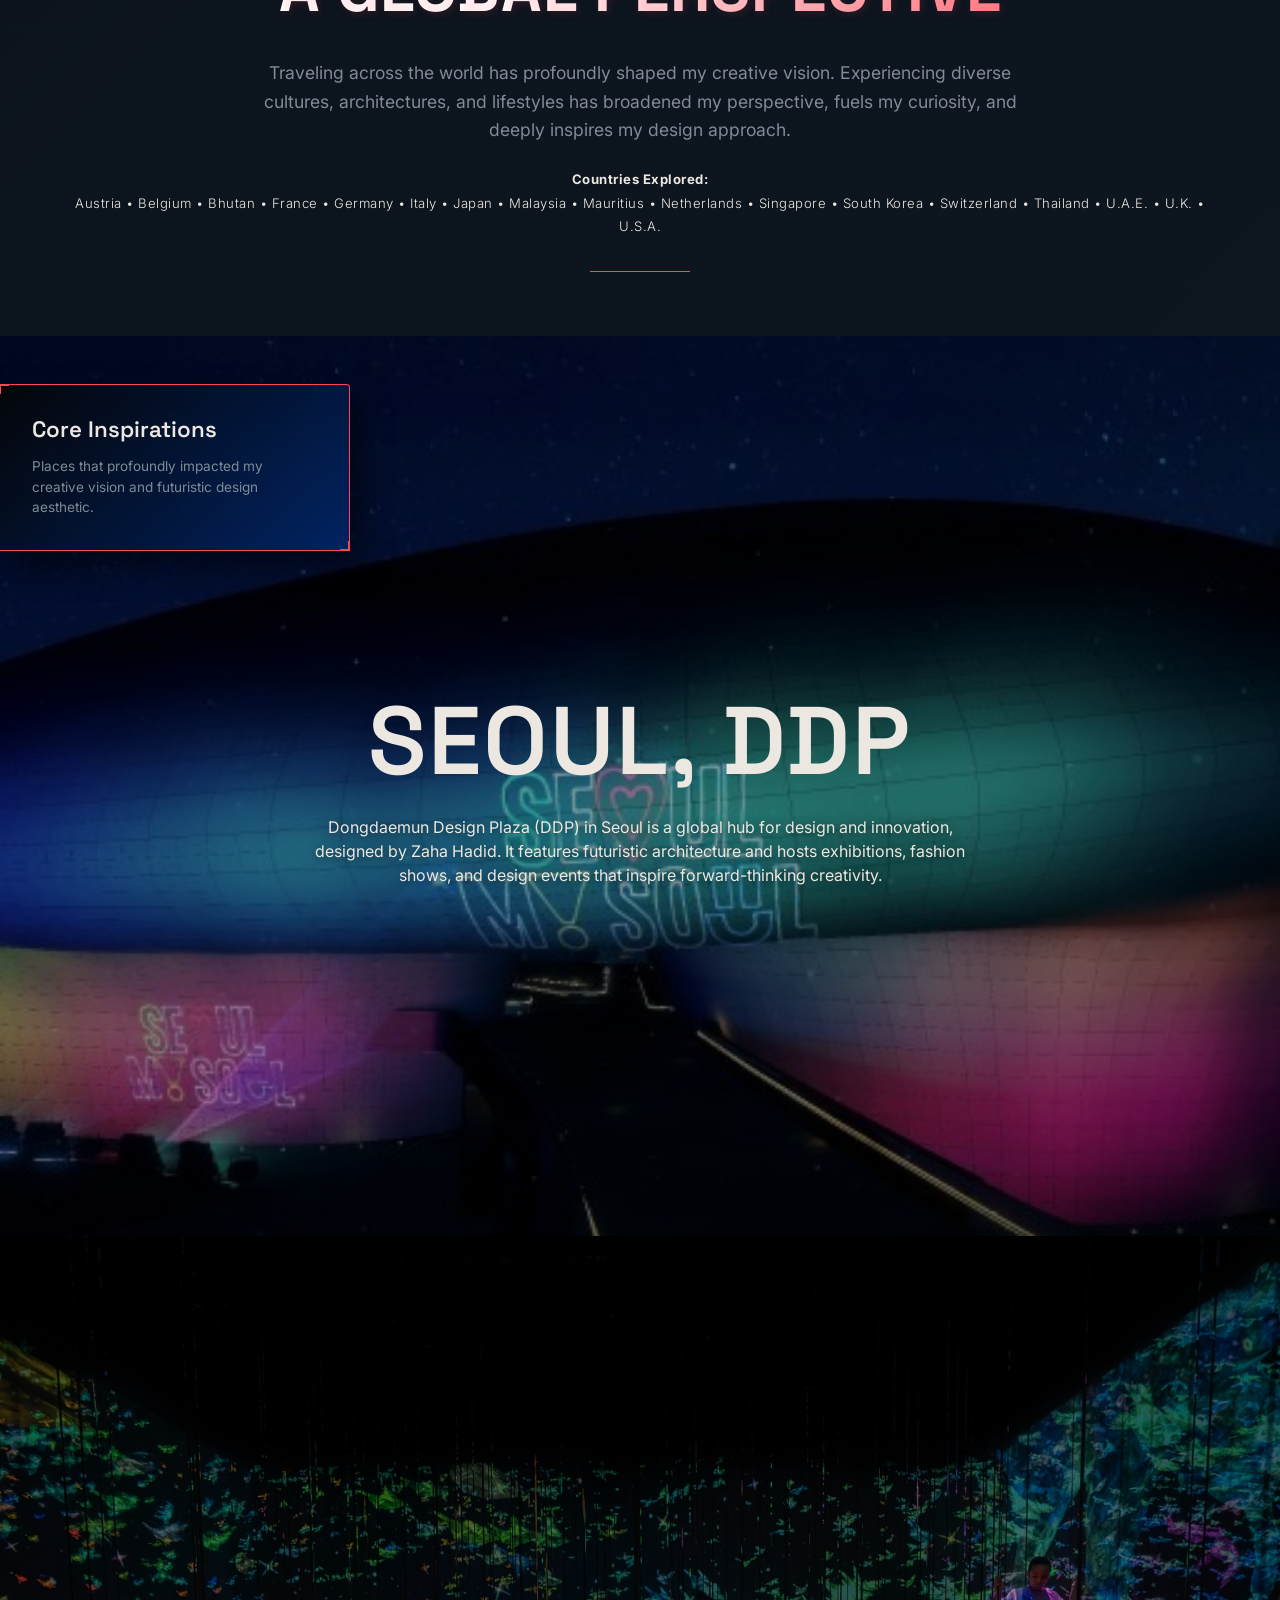
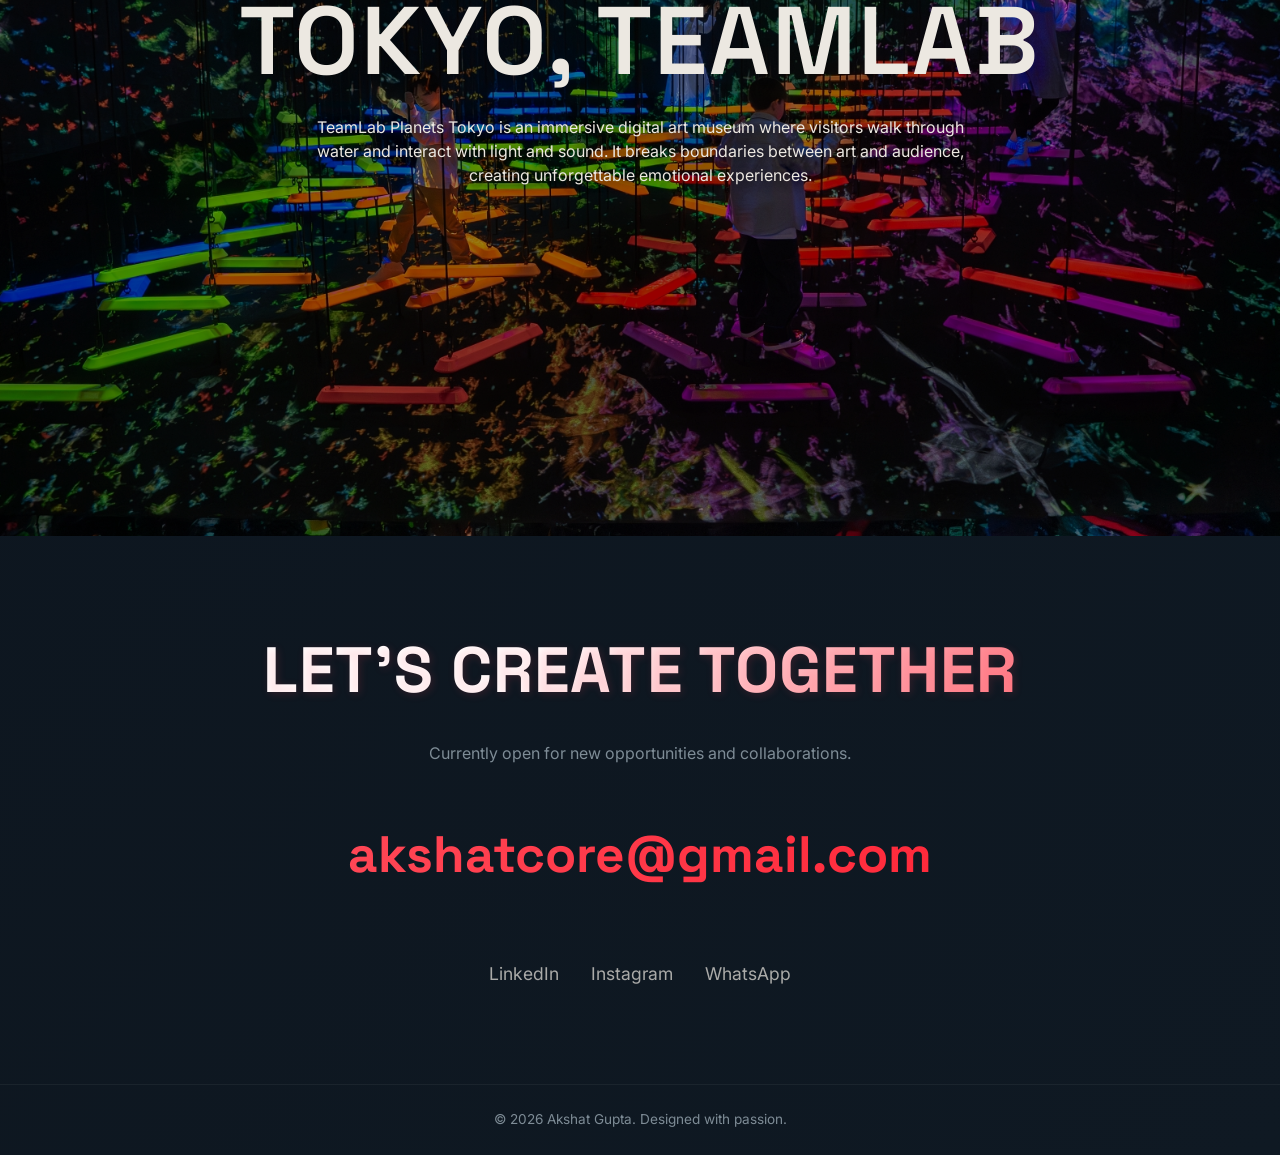
==== commit 40e26af5: "Added my latest portfolio updates" ====
--- a/index.html
+++ b/index.html
@@ -182,13 +182,13 @@
                         <div class="timeline">
                             <div class="timeline-line"></div>
 
-                            <!-- 1. Design Work -->
+                            <!-- 1. Xebia -->
                             <div class="timeline-item">
                                 <div class="timeline-dot"></div>
                                 <div class="timeline-content glass-panel premium-glow">
                                     <h3 class="job-title">UI/UX Design Intern</h3>
-                                    <span class="company">Design Work</span>
-                                    <span class="duration">January 2026 – Present</span>
+                                    <span class="company">Xebia</span>
+                                    <span class="duration">January 5, 2026 – May 5, 2026</span>
                                     <ul class="exp-details">
                                         <li>Working on project presentations and creating engaging visuals.</li>
                                         <li>Designing professional brochures, interfaces, and marketing materials.</li>
@@ -397,7 +397,7 @@
                     <div class="social-links">
                         <a href="https://www.linkedin.com/in/akshat-gupta-07210a307" target="_blank"
                             class="social-icon">LinkedIn</a>
-                        <a href="https://www.instagram.com/its.akushatto2.0/" target="_blank"
+                        <a href="https://www.instagram.com/akshatdesign.ai/" target="_blank"
                             class="social-icon">Instagram</a>
                         <a href="https://wa.me/447452327182" target="_blank" class="social-icon">WhatsApp</a>
                     </div>
--- a/style.css
+++ b/style.css
@@ -782,6 +782,29 @@
   font-size: 0.95rem;
 }
 
+.timeline-content .company {
+  display: inline-block;
+  background: rgba(255, 70, 85, 0.1);
+  border: 1px solid rgba(255, 70, 85, 0.25);
+  color: var(--accent-cyan);
+  padding: 0.2rem 0.6rem;
+  font-size: 0.75rem;
+  font-weight: 600;
+  text-transform: uppercase;
+  letter-spacing: 0.5px;
+  border-radius: 4px;
+  margin-top: 0.3rem;
+  margin-bottom: 0.4rem;
+}
+
+.timeline-content .duration {
+  display: block;
+  font-size: 0.85rem;
+  color: var(--text-muted);
+  margin-top: 0.1rem;
+  margin-bottom: 0.6rem;
+}
+
 @media (min-width: 900px) {
   .split-career {
     grid-template-columns: 1fr 1fr;
@@ -805,8 +828,20 @@
     box-shadow: 0 0 10px var(--accent-cyan);
   }
 
+  .timeline-content {
+    position: relative;
+  }
+
   .timeline-content h3 {
     font-size: 1.2rem;
+    padding-right: 180px;
+  }
+
+  .timeline-content .company {
+    position: absolute;
+    top: 2rem;
+    right: 2rem;
+    margin: 0;
   }
 }
 
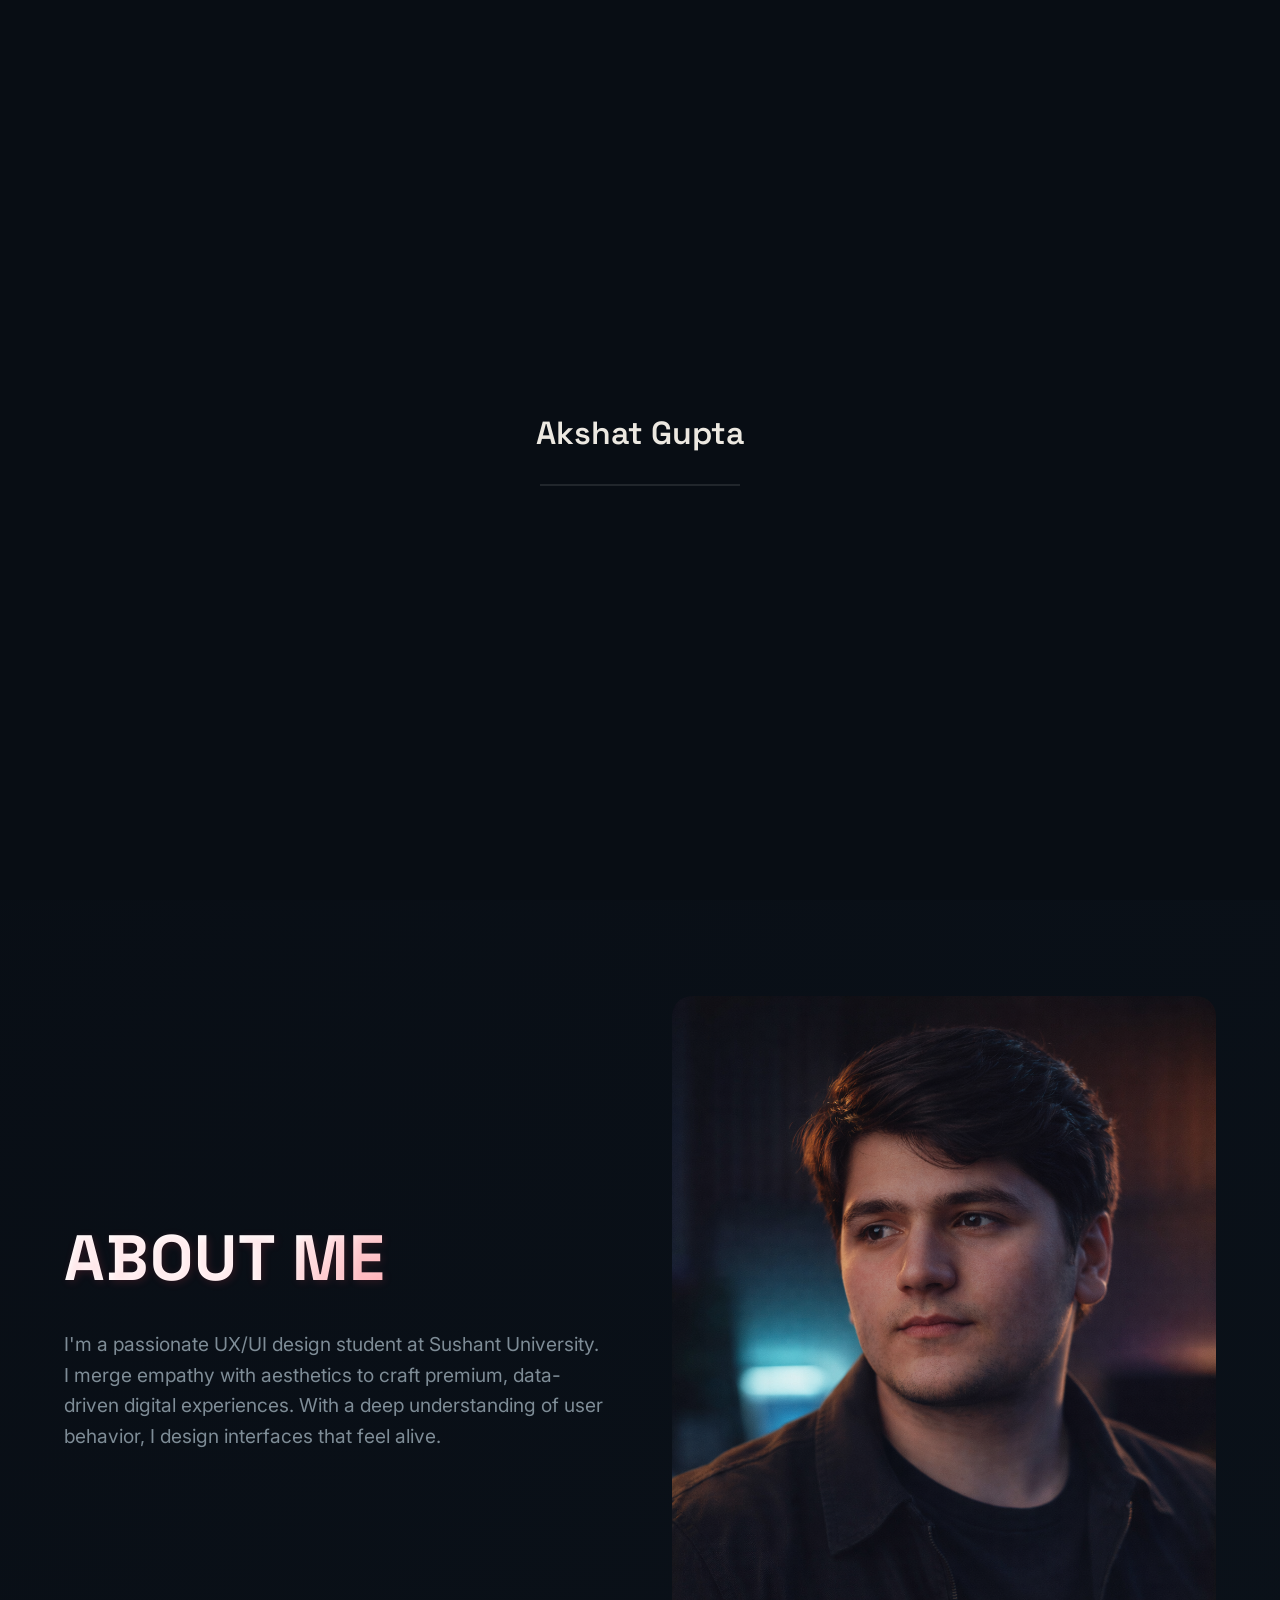
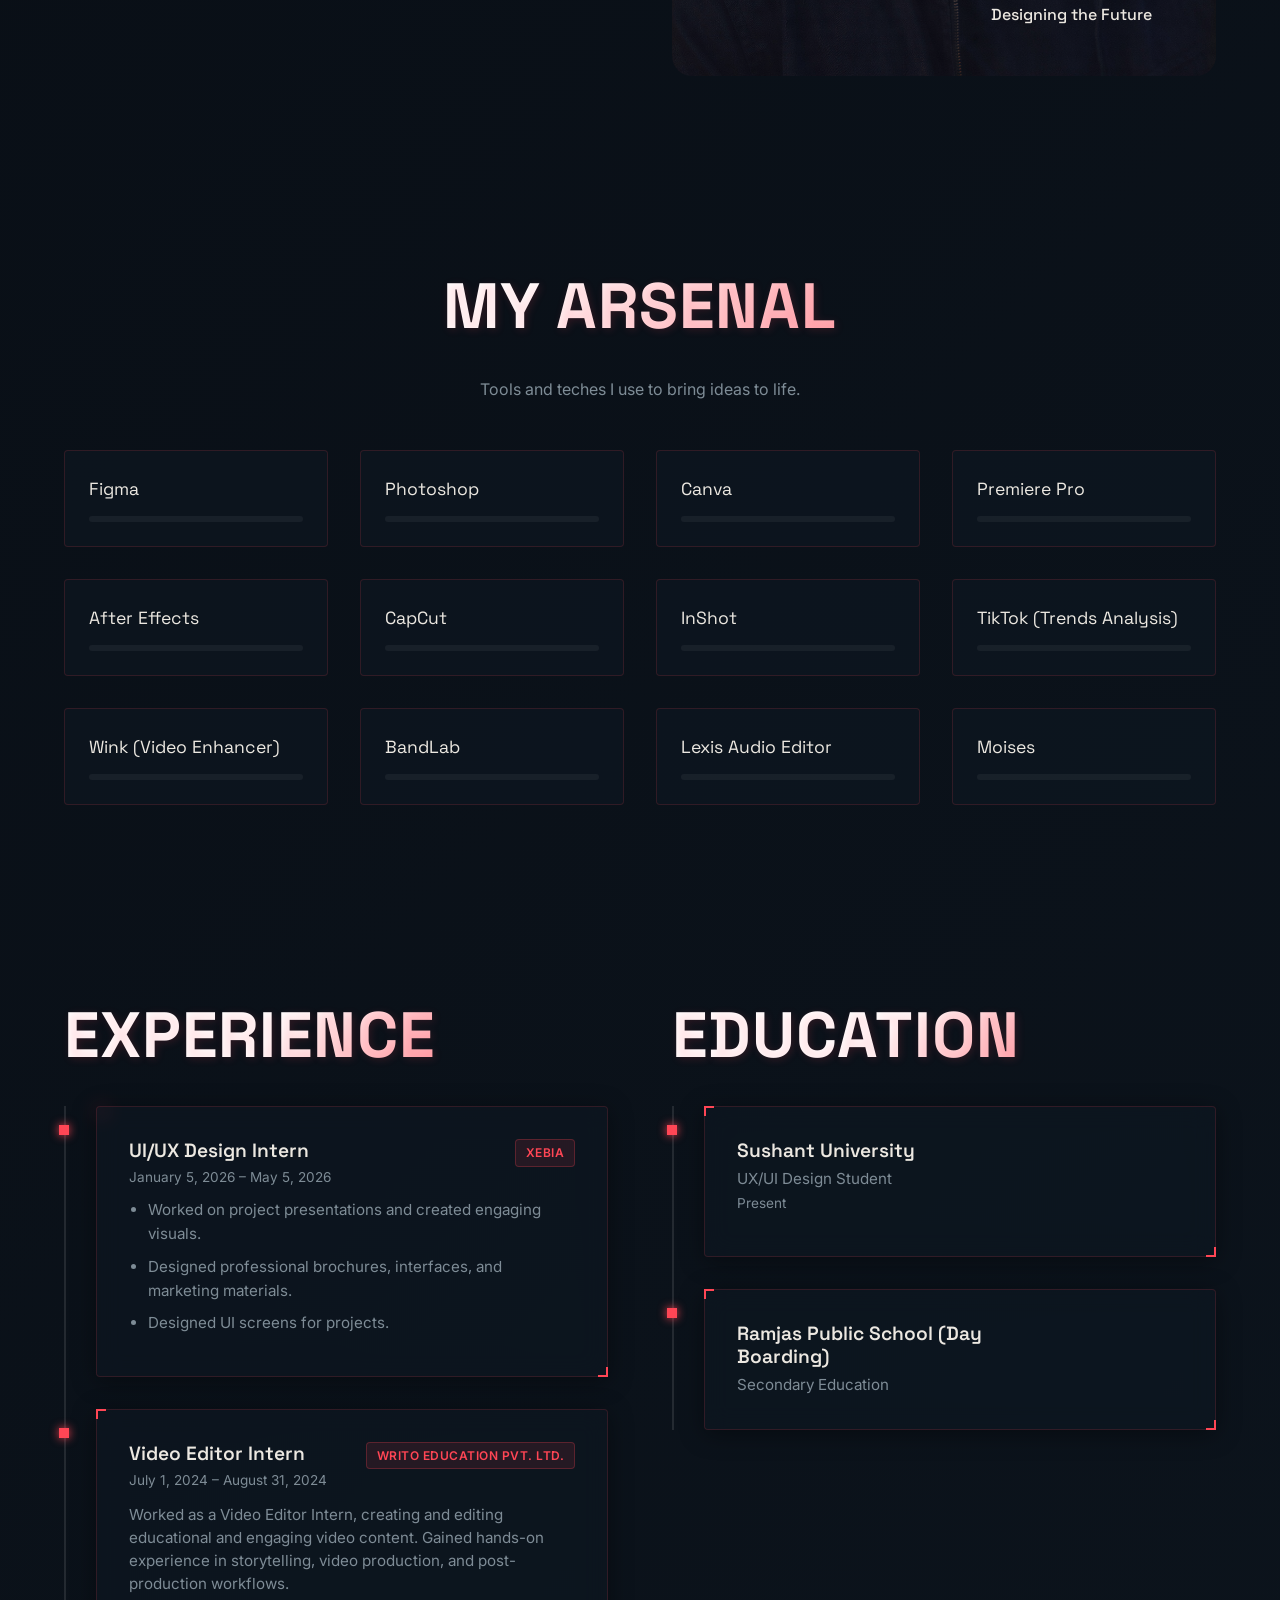
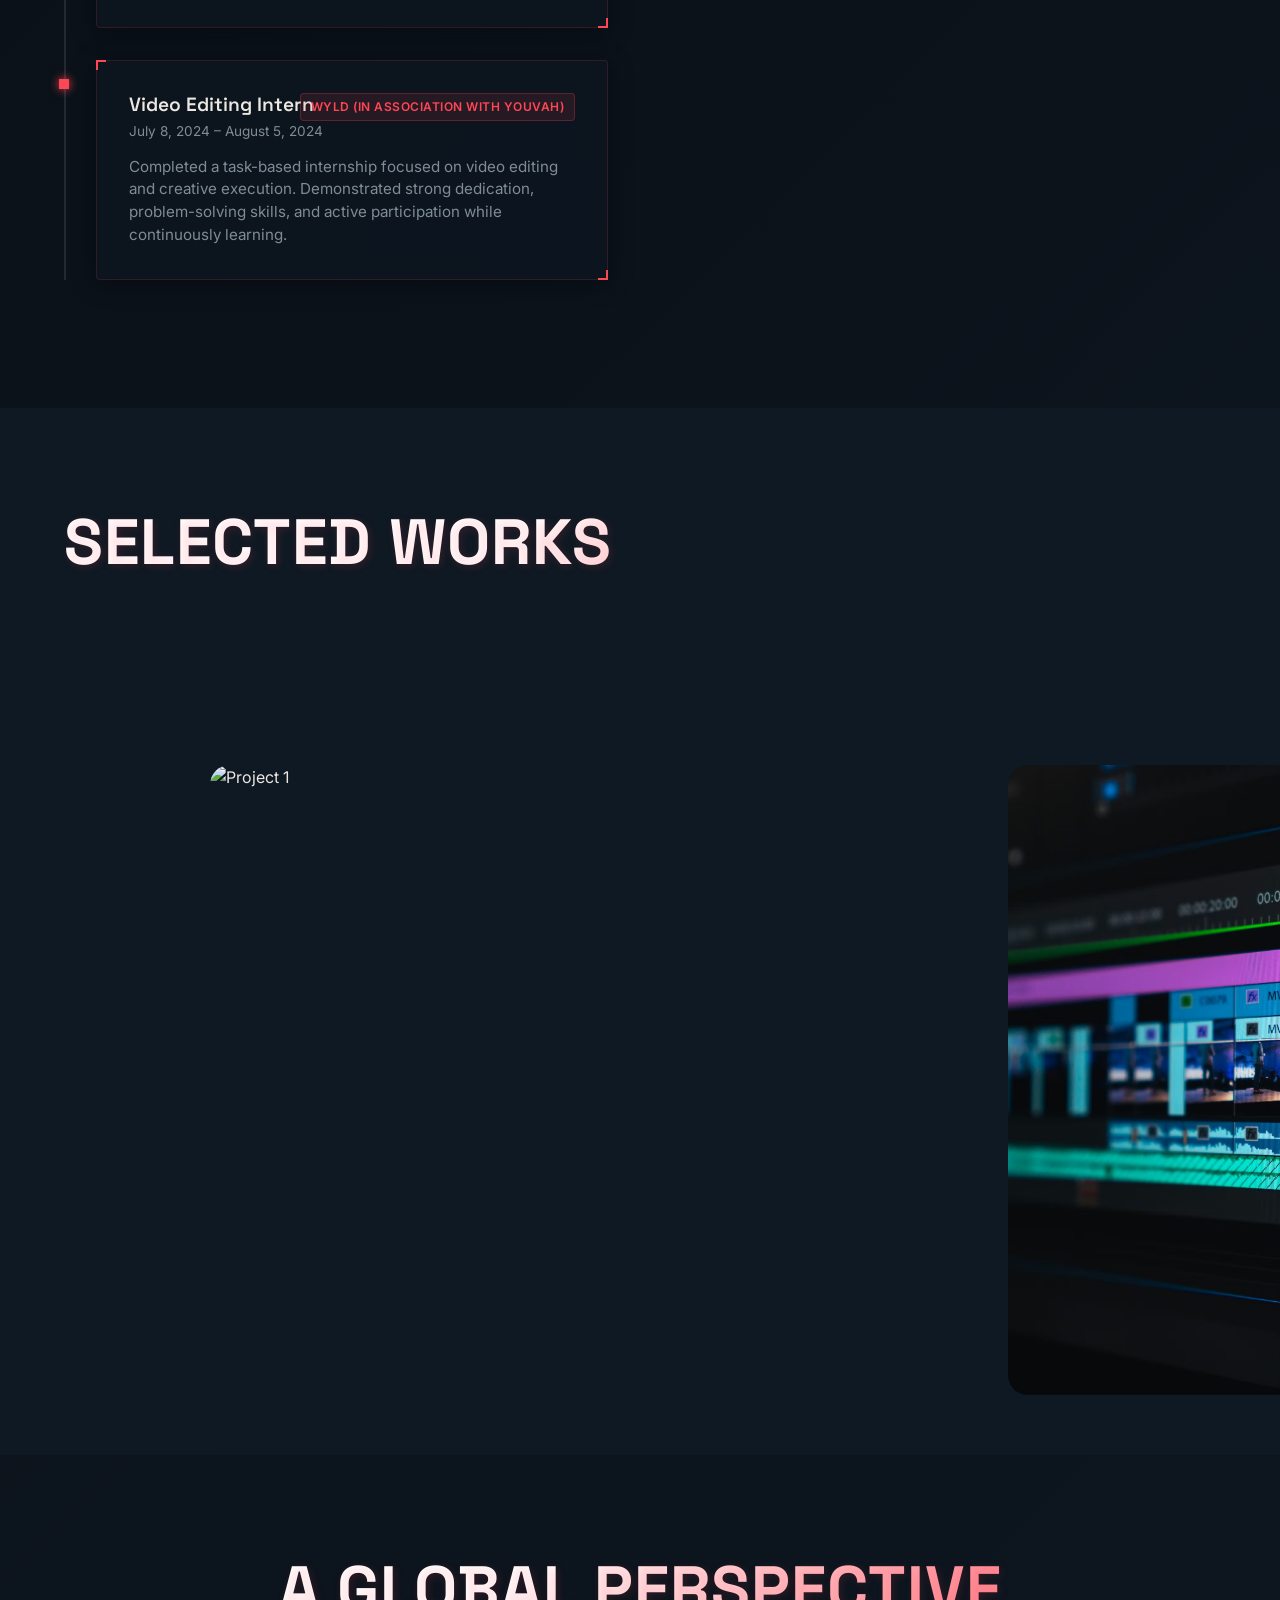
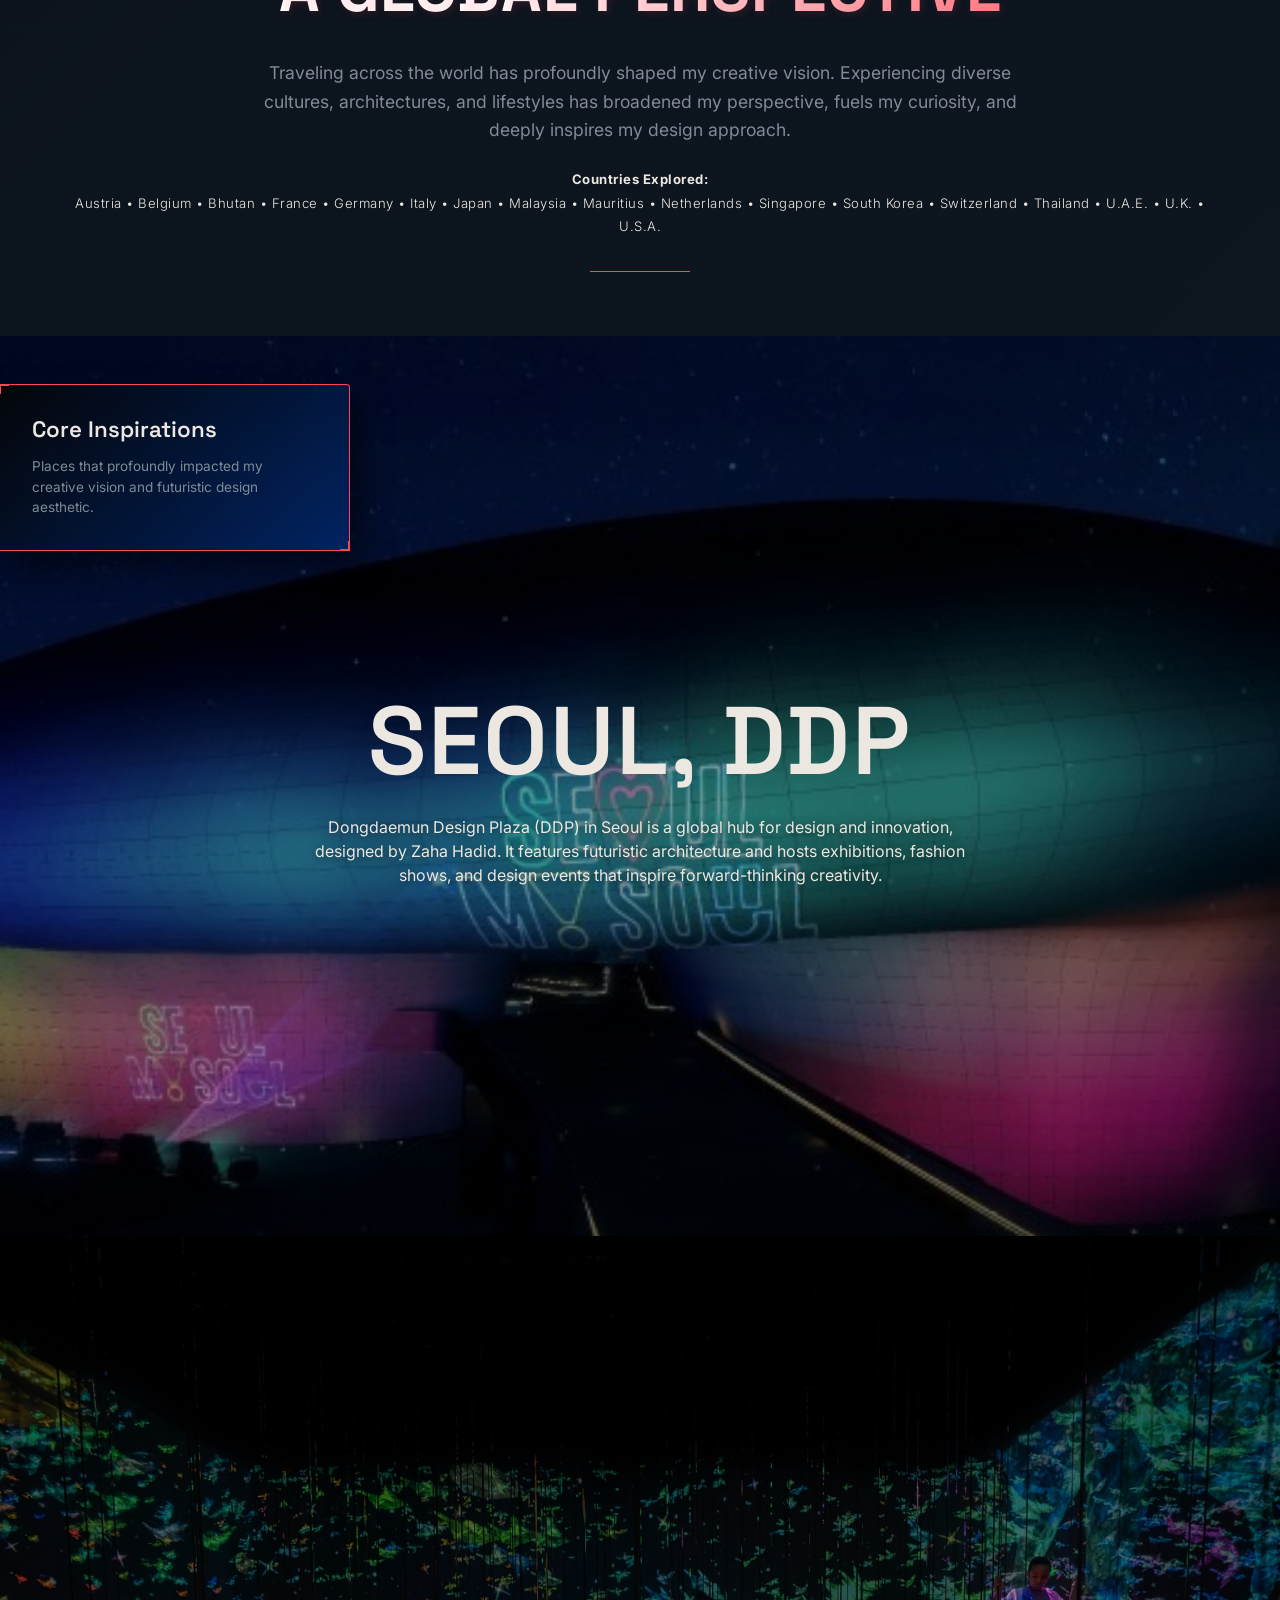
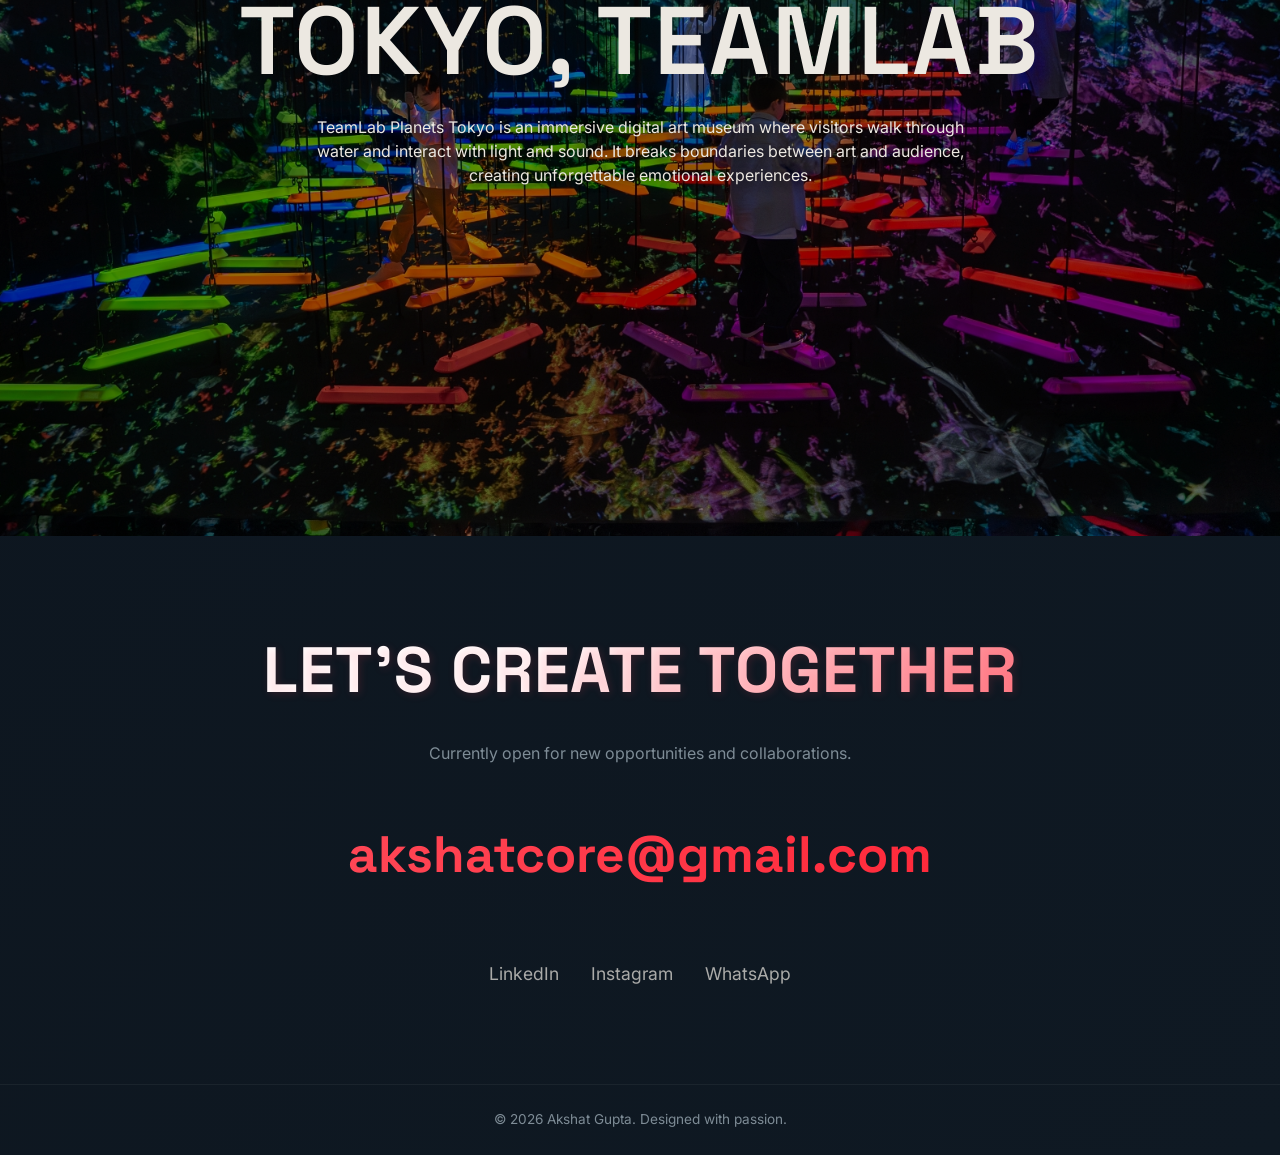
==== commit fae224e8: "Added my latest portfolio updates" ====
--- a/index.html
+++ b/index.html
@@ -6,7 +6,7 @@
     <meta name="viewport" content="width=device-width, initial-scale=1.0">
     <title>Akshat Gupta | UI/UX Designer</title>
     <link rel="icon" type="image/jpeg" href="logo.jpg">
-    <link rel="stylesheet" href="style.css?v=3.0">
+    <link rel="stylesheet" href="style.css?v=3.1">
 
     <!-- Google Fonts -->
     <link rel="preconnect" href="https://fonts.googleapis.com">
@@ -190,9 +190,9 @@
                                     <span class="company">Xebia</span>
                                     <span class="duration">January 5, 2026 – May 5, 2026</span>
                                     <ul class="exp-details">
-                                        <li>Working on project presentations and creating engaging visuals.</li>
-                                        <li>Designing professional brochures, interfaces, and marketing materials.</li>
-                                        <li>Working on UI Screens Designing for some project.</li>
+                                        <li>Worked on project presentations and created engaging visuals.</li>
+                                        <li>Designed professional brochures, interfaces, and marketing materials.</li>
+                                        <li>Designed UI screens for projects.</li>
                                     </ul>
                                 </div>
                             </div>
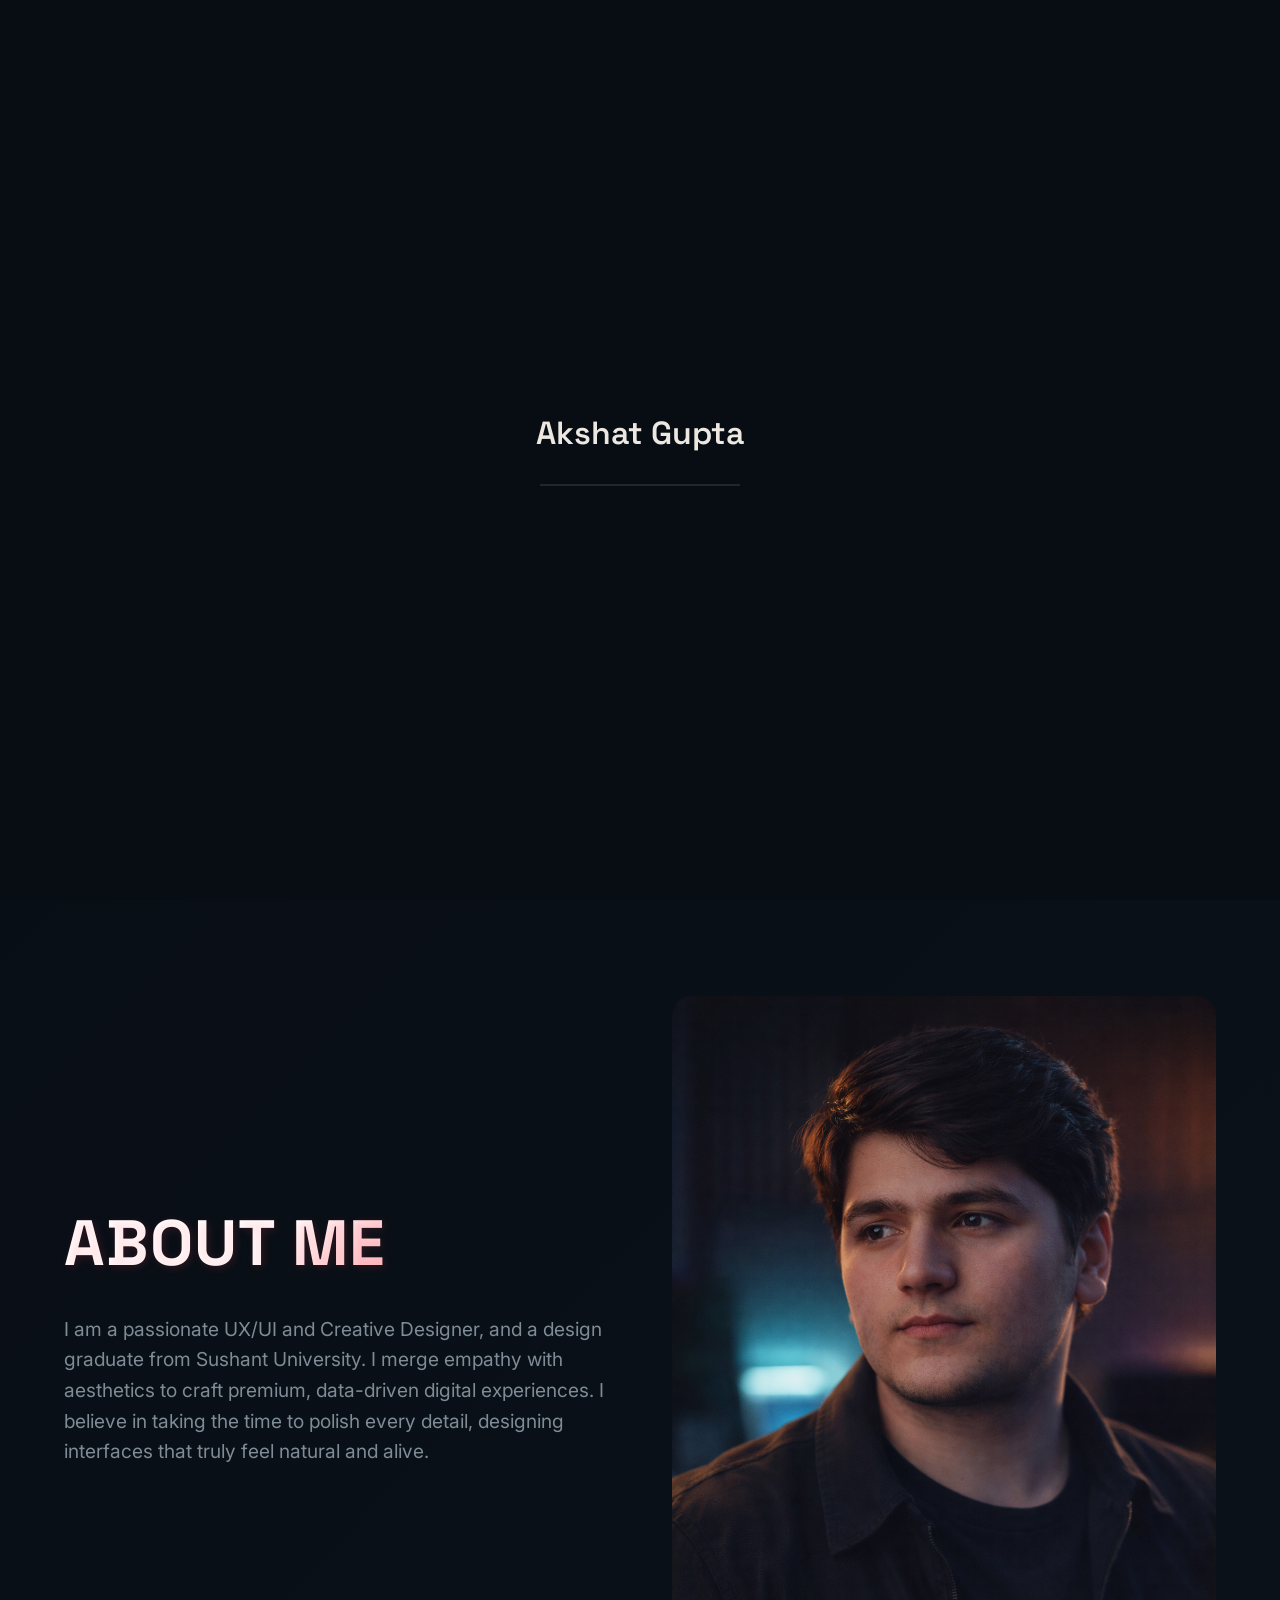
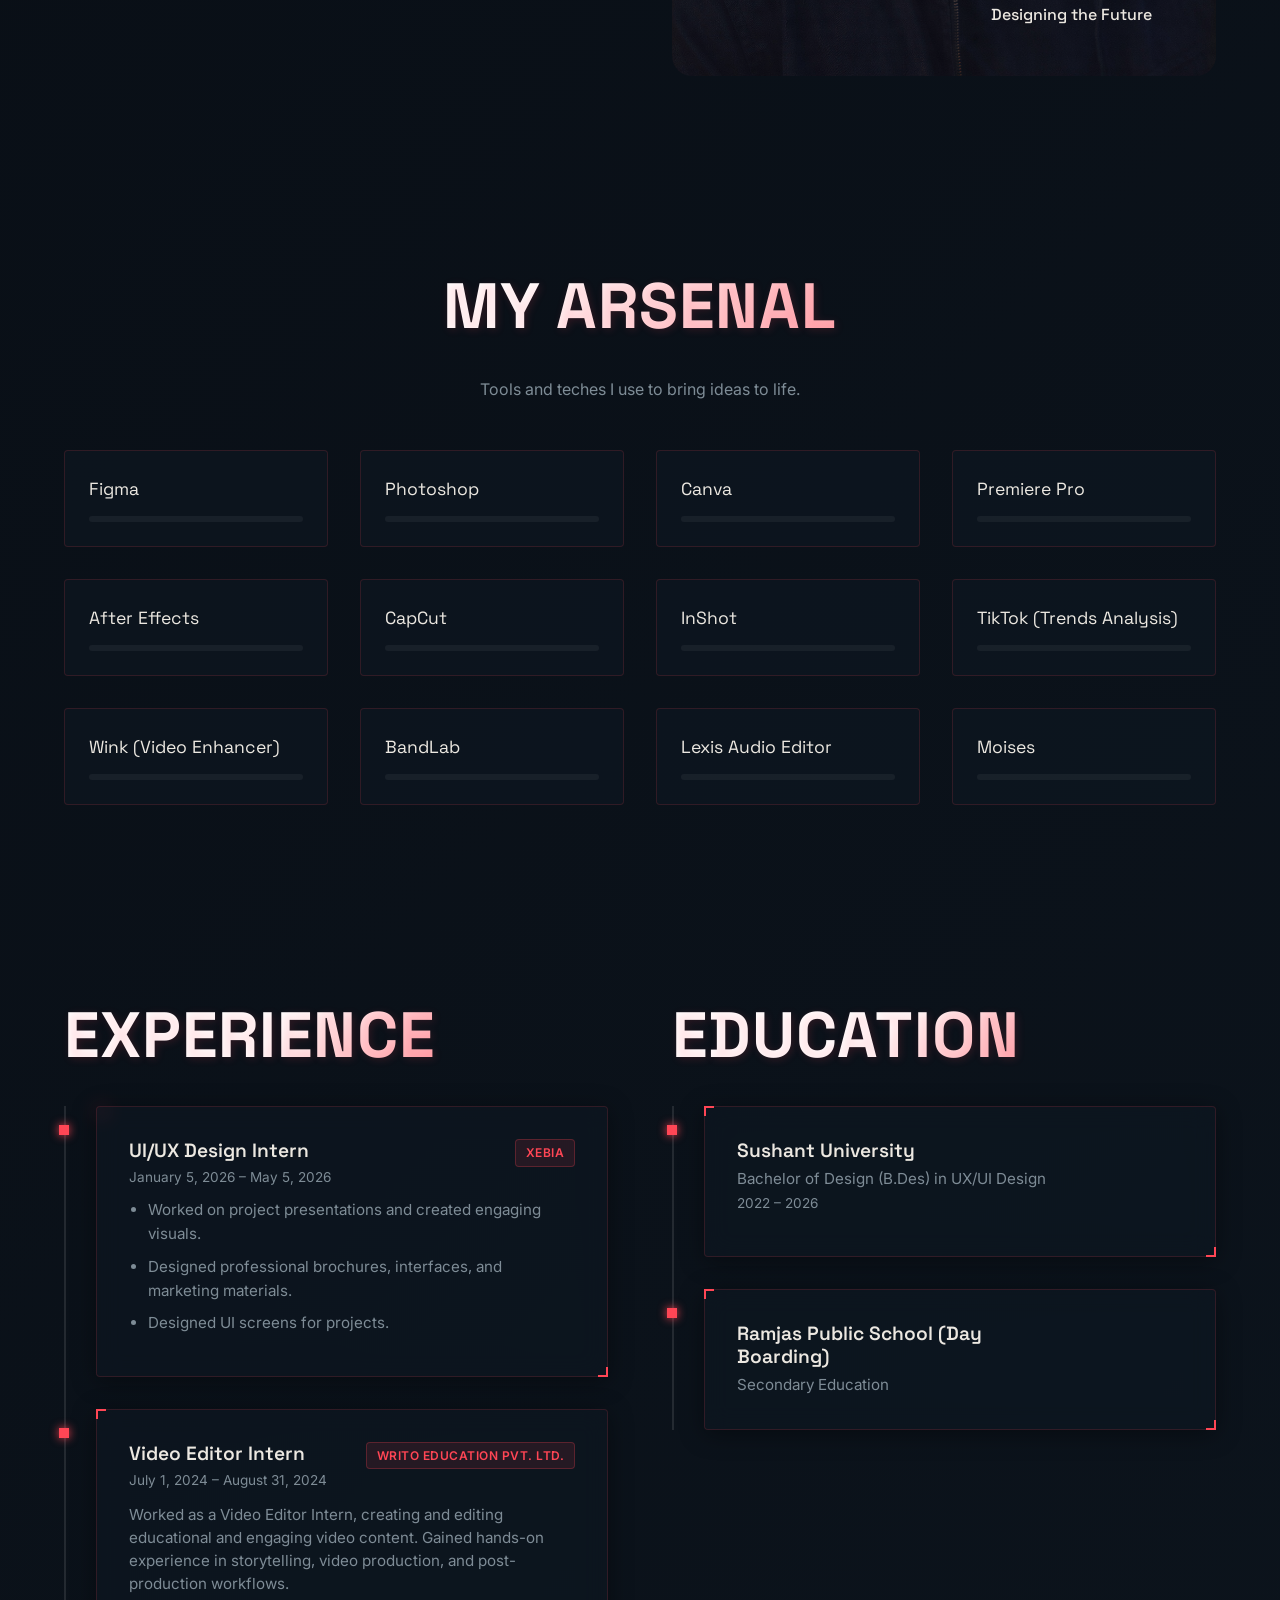
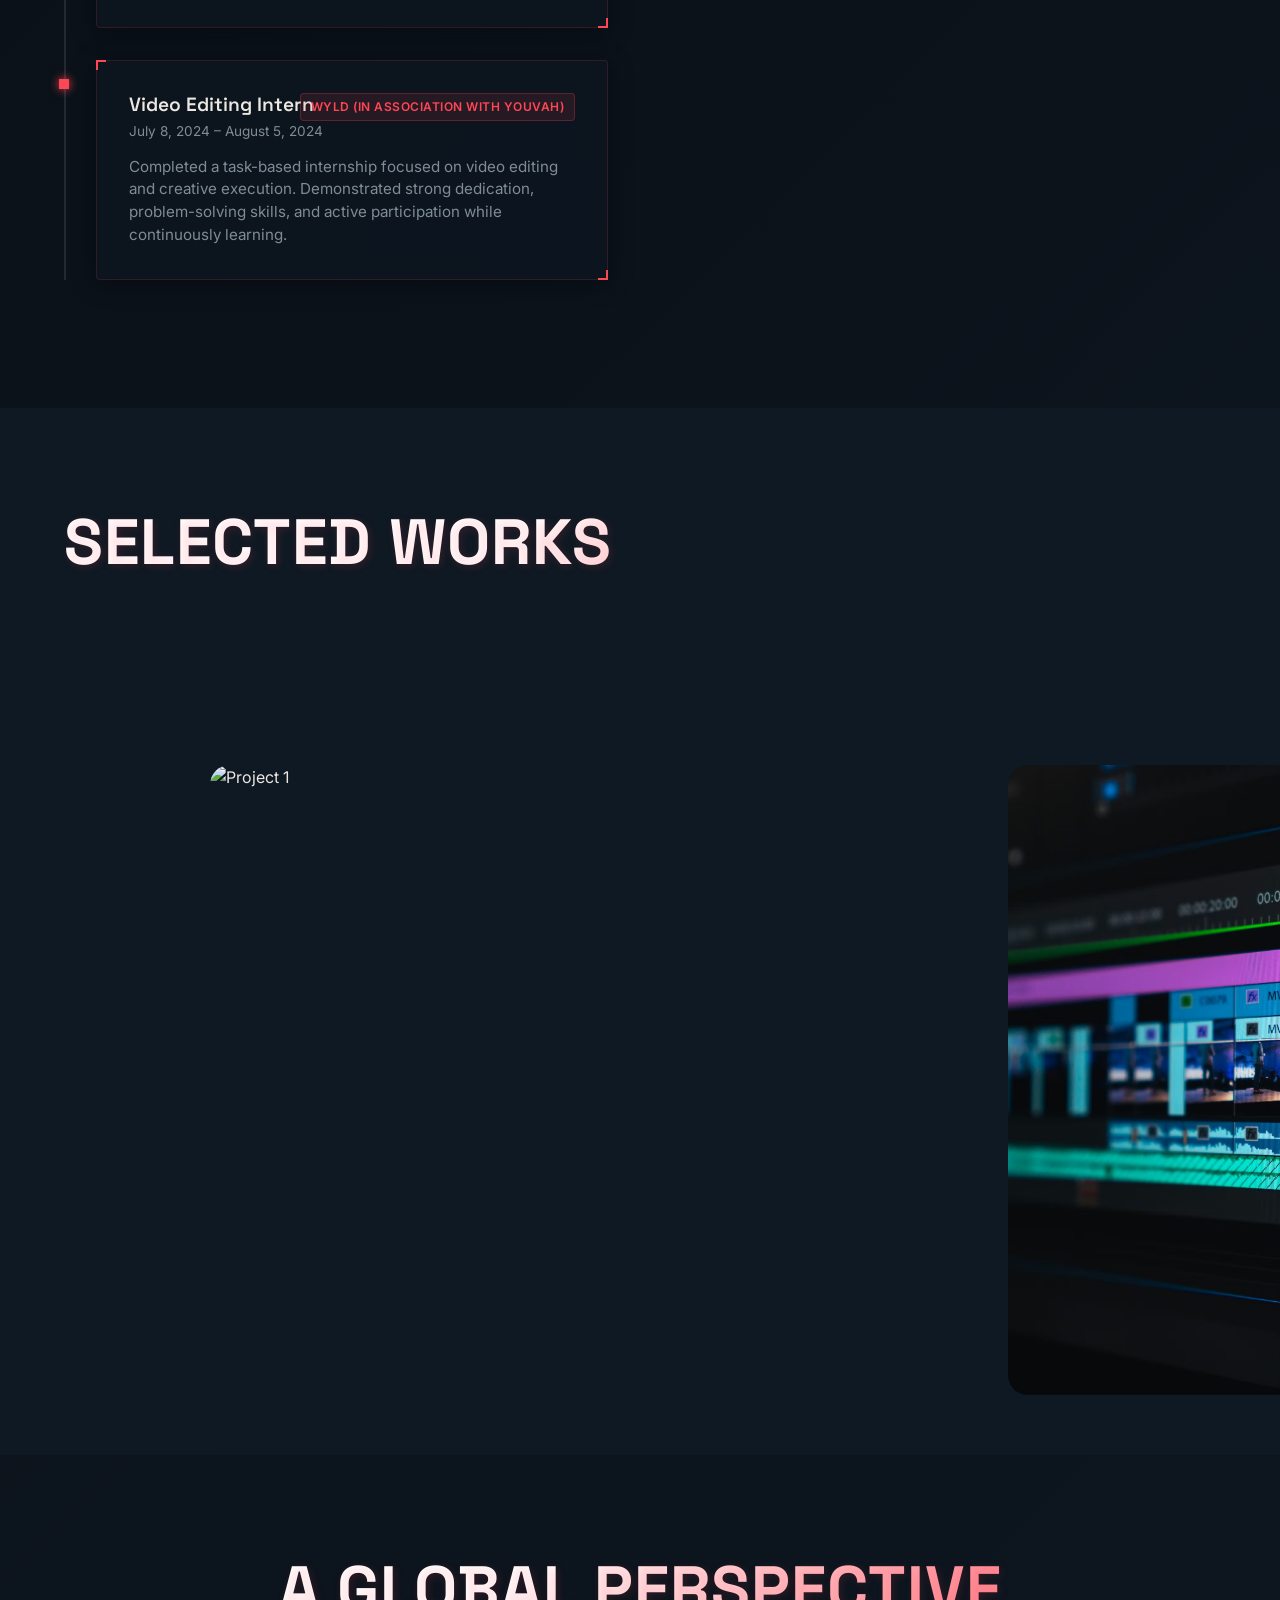
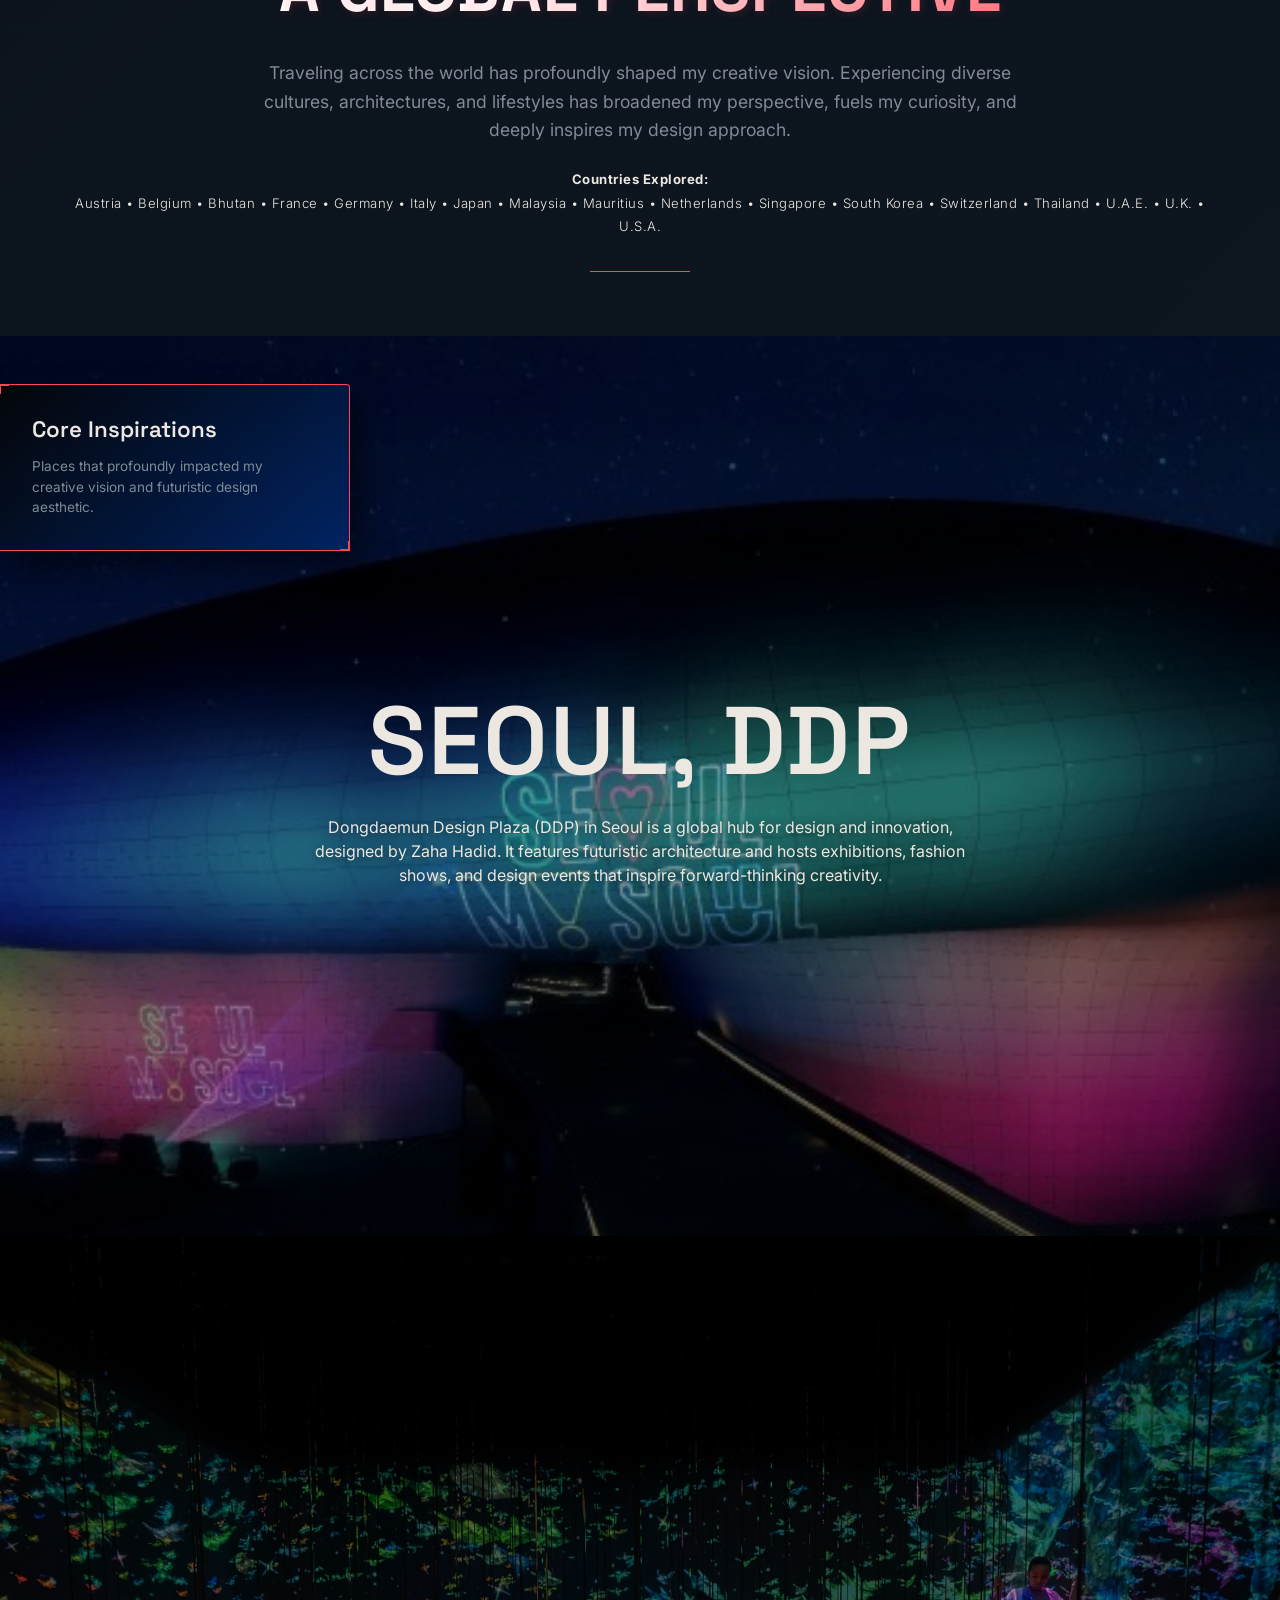
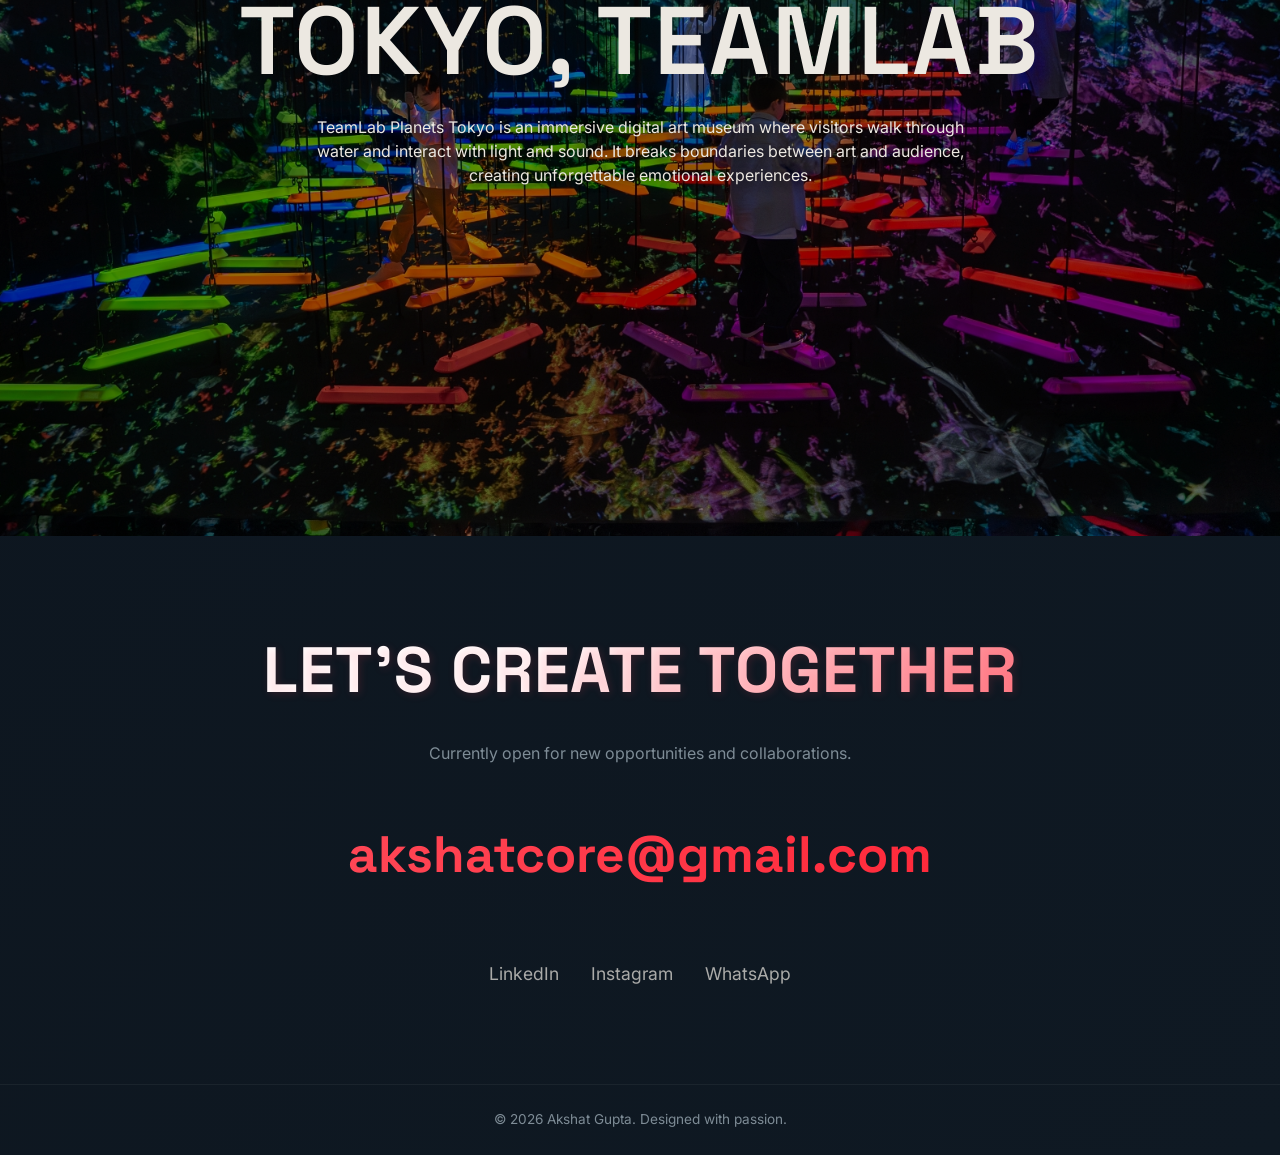
==== commit 03e06d0c: "Added my latest portfolio updates" ====
--- a/index.html
+++ b/index.html
@@ -76,9 +76,7 @@
                 <div class="container split-layout">
                     <div class="about-text">
                         <h2 class="section-title">About Me</h2>
-                        <p class="reveal-text">I'm a passionate UX/UI design student at Sushant University. I merge
-                            empathy with aesthetics to craft premium, data-driven digital experiences. With a deep
-                            understanding of user behavior, I design interfaces that feel alive.</p>
+                        <p class="reveal-text">I am a passionate UX/UI and Creative Designer, and a design graduate from Sushant University. I merge empathy with aesthetics to craft premium, data-driven digital experiences. I believe in taking the time to polish every detail, designing interfaces that truly feel natural and alive.</p>
                     </div>
                     <div class="about-image-wrapper">
                         <!-- Lazy loaded high quality tech placeholder -->
@@ -235,8 +233,8 @@
                                 <div class="timeline-dot"></div>
                                 <div class="timeline-content glass-panel">
                                     <h3>Sushant University</h3>
-                                    <p class="deg">UX/UI Design Student</p>
-                                    <span class="duration">Present</span>
+                                    <p class="deg">Bachelor of Design (B.Des) in UX/UI Design</p>
+                                    <span class="duration">2022 – 2026</span>
                                 </div>
                             </div>
 
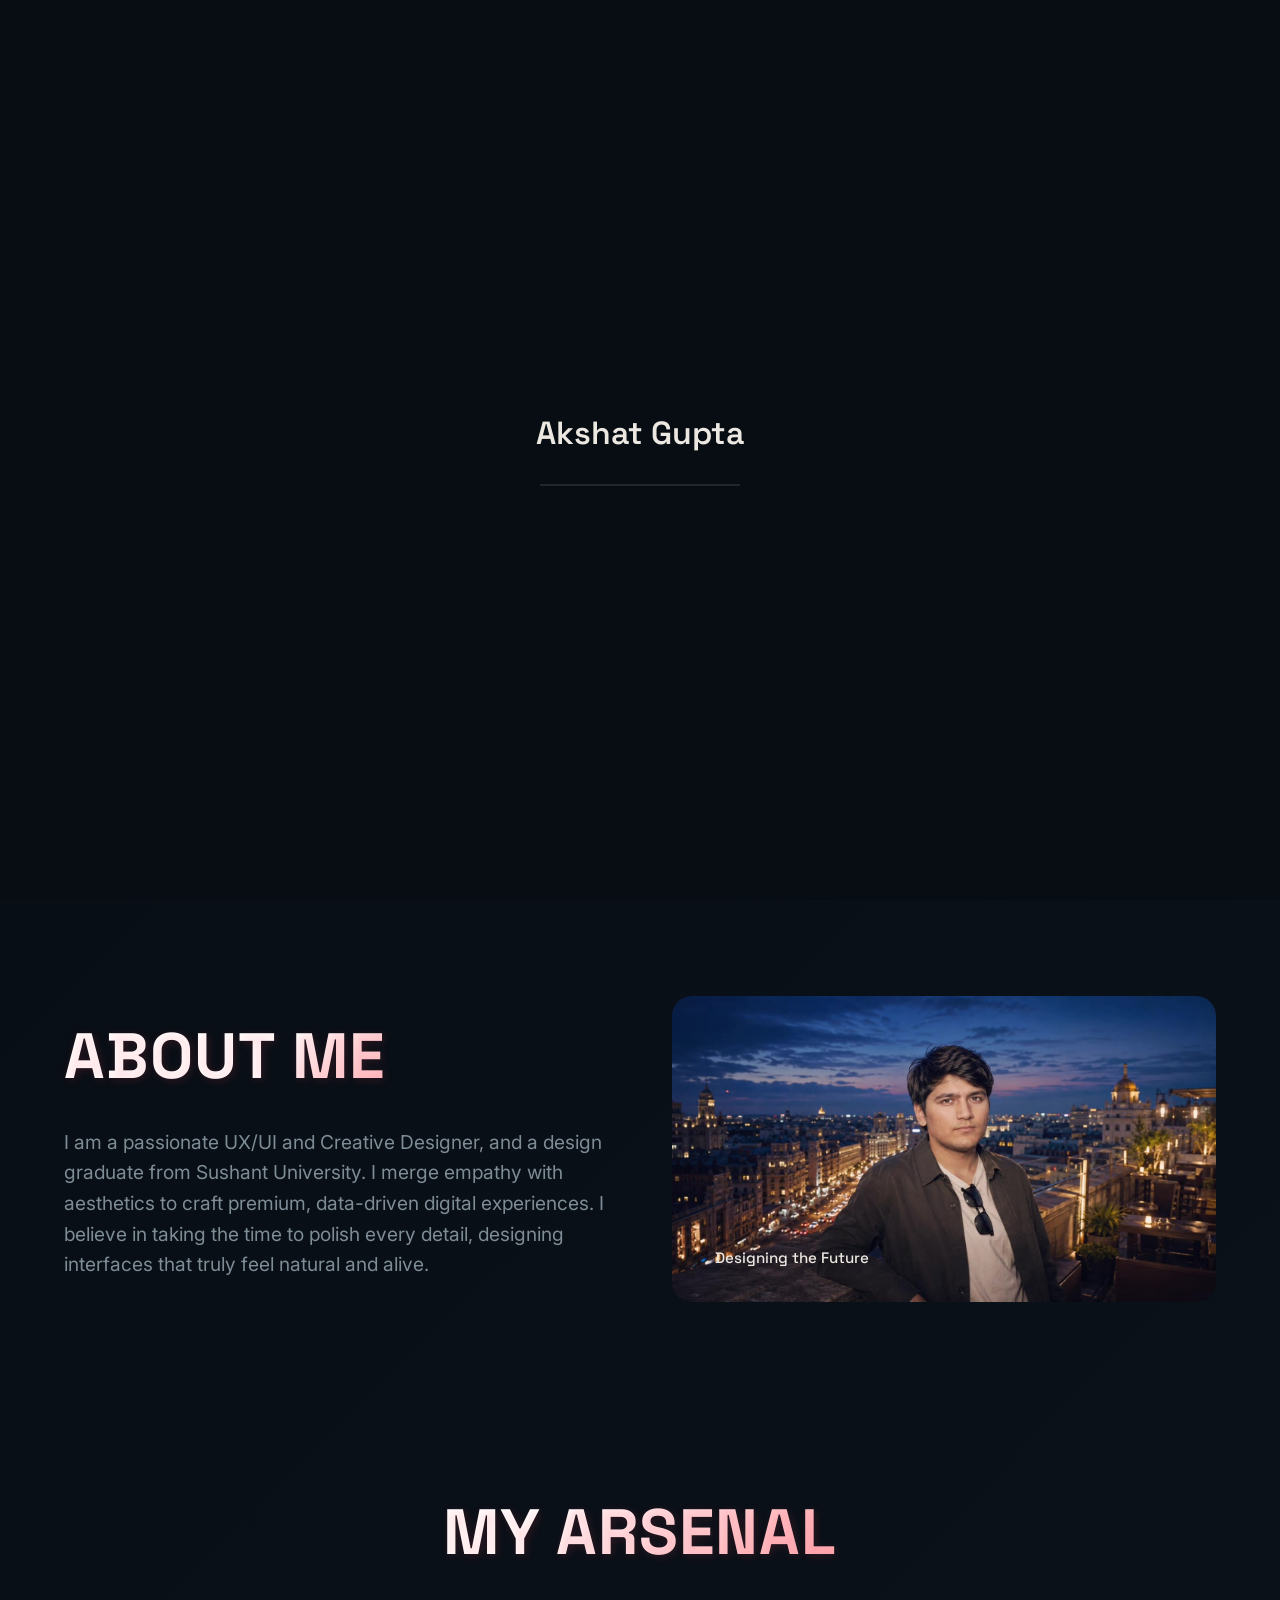
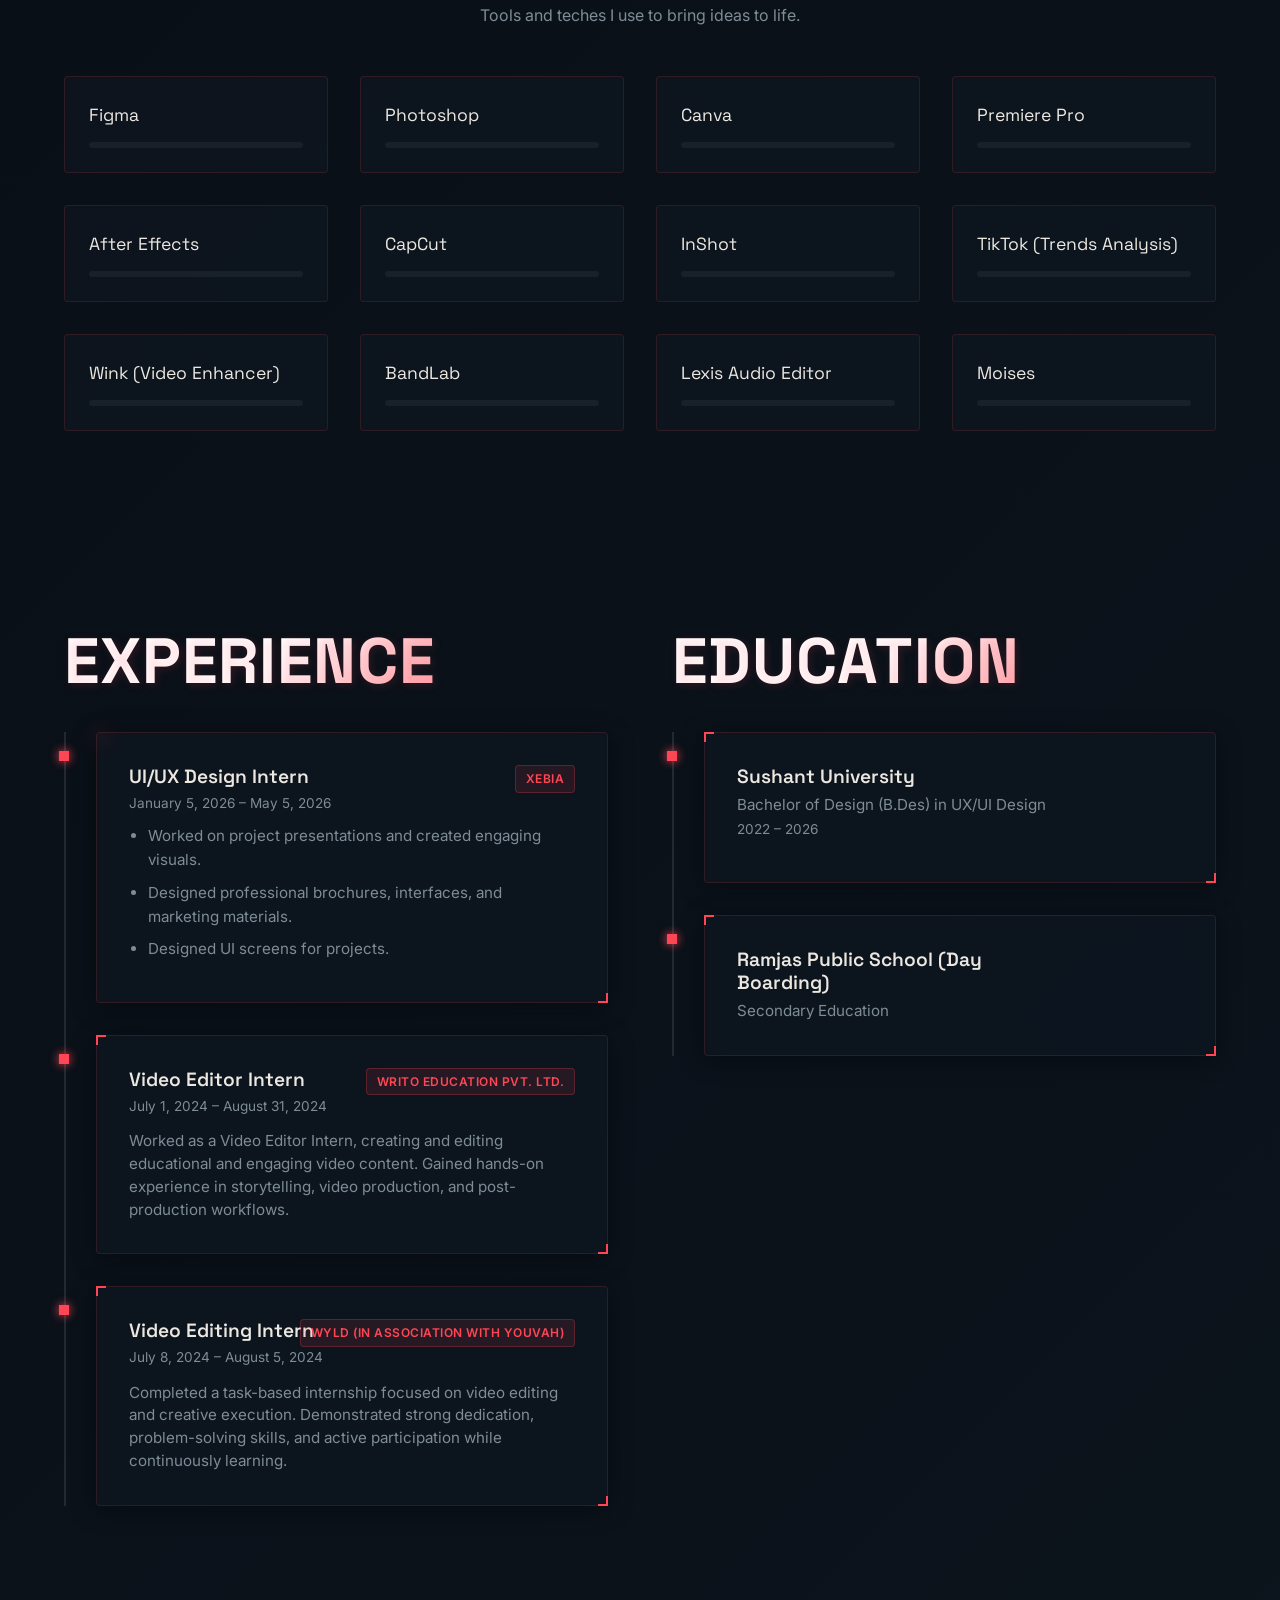
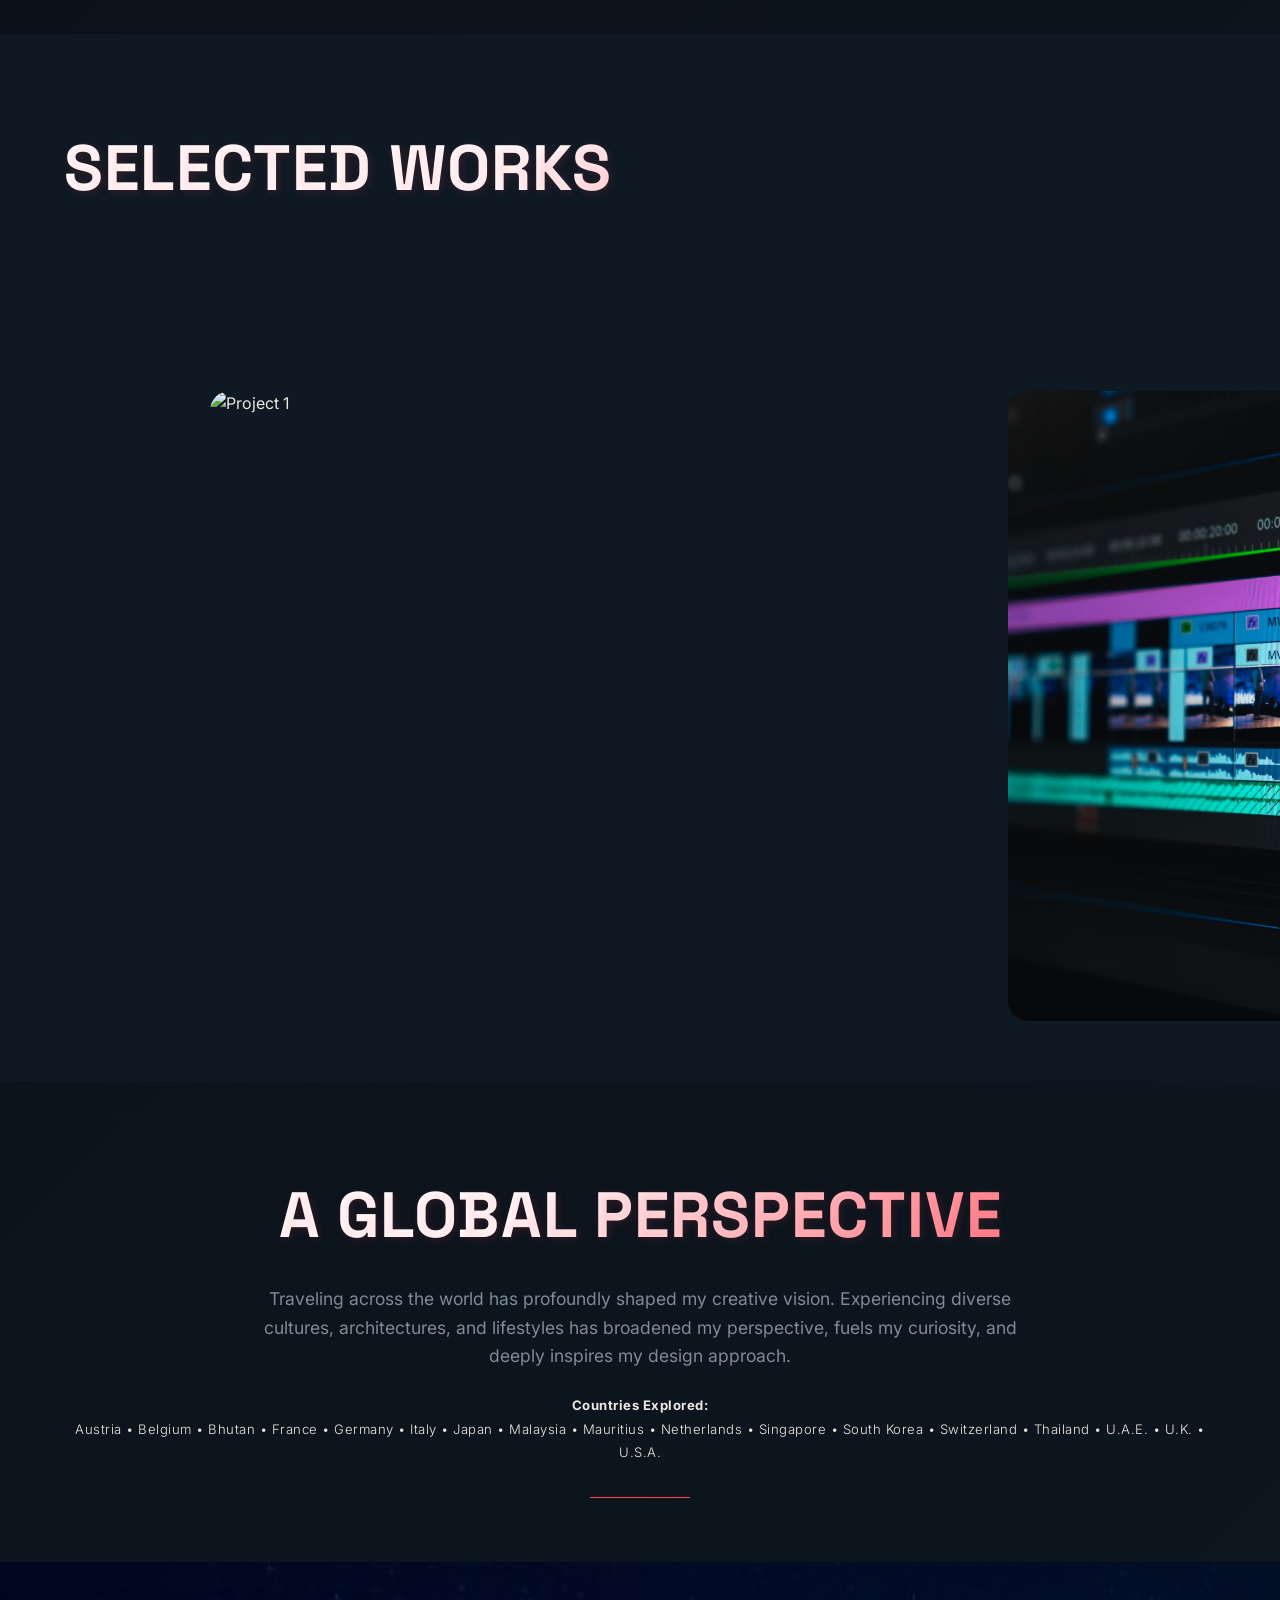
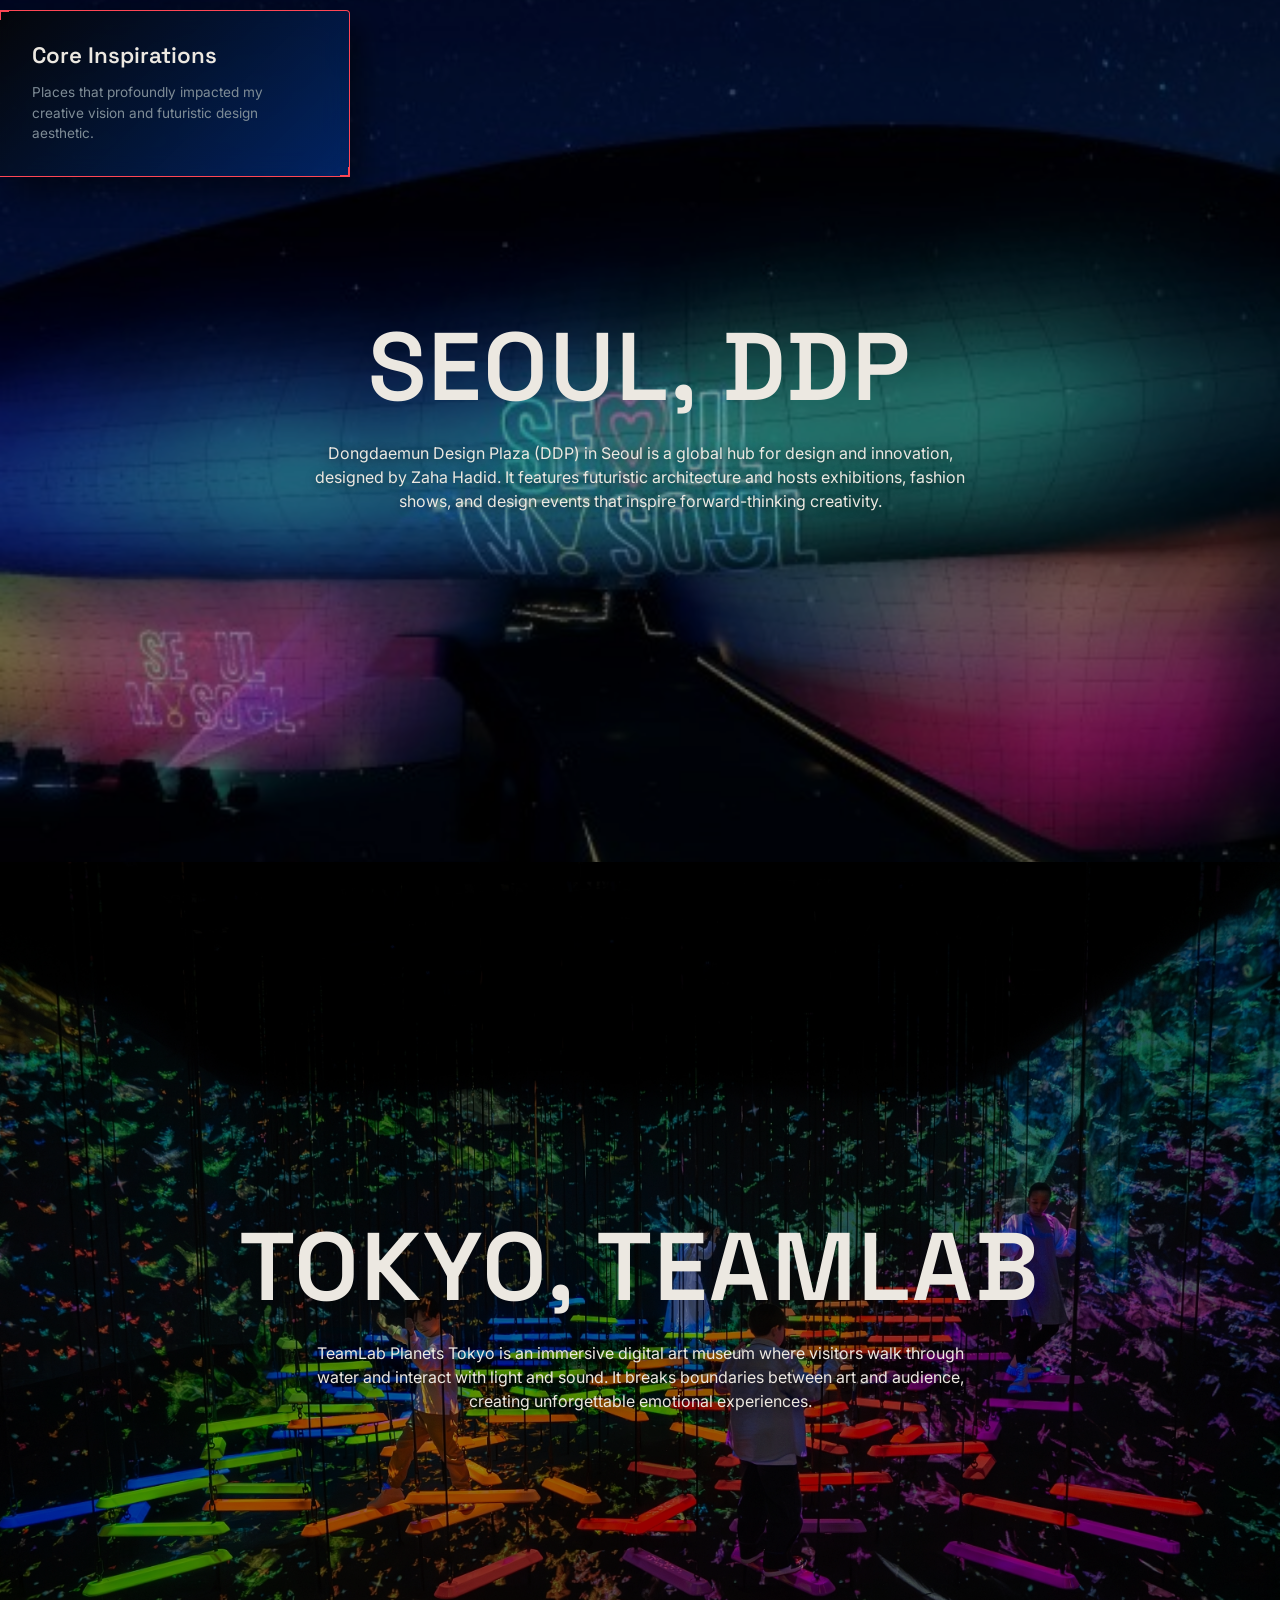
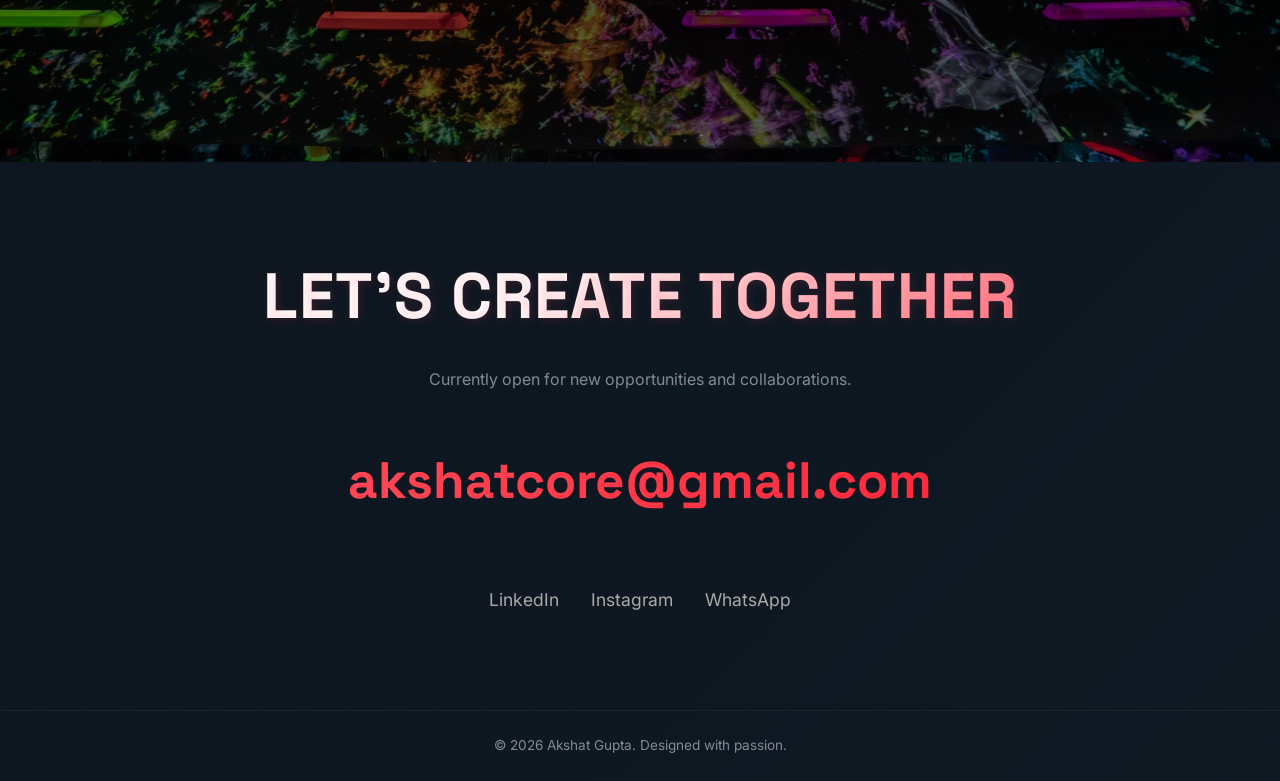
==== commit 92faf864: "Updated portfolio content" ====
--- a/index.html
+++ b/index.html
@@ -67,7 +67,6 @@
                     <p class="hero-subtitle">Hello, I am</p>
                     <h1 class="hero-title">Akshat Gupta</h1>
                     <h2 class="hero-role">UI/UX Designer</h2>
-                    <a href="#projects" class="cta-button">Explore My Work</a>
                 </div>
             </section>
 
@@ -79,8 +78,7 @@
                         <p class="reveal-text">I am a passionate UX/UI and Creative Designer, and a design graduate from Sushant University. I merge empathy with aesthetics to craft premium, data-driven digital experiences. I believe in taking the time to polish every detail, designing interfaces that truly feel natural and alive.</p>
                     </div>
                     <div class="about-image-wrapper">
-                        <!-- Lazy loaded high quality tech placeholder -->
-                        <img src="./images/About Me image.png" alt="Akshat Profile Placeholder"
+                        <img src="./images/About Me image.jpg" alt="Akshat Gupta - About Me"
                             class="parallax-img img-cover" loading="lazy" draggable="false"
                             oncontextmenu="return false;" style="user-select: none; -webkit-user-drag: none;">
                         <div class="glass-card overlay-card">Designing the Future</div>
--- a/style.css
+++ b/style.css
@@ -524,49 +524,8 @@
   font-family: var(--font-mono);
   font-weight: 500;
   color: var(--text-muted);
-  margin-bottom: 3rem;
+  margin-bottom: 0;
   text-shadow: 0 0 10px rgba(255, 255, 255, 0.1);
-}
-
-.cta-button {
-  display: inline-block;
-  padding: 0.8rem 2rem;
-  background: transparent;
-  border: 2px solid var(--accent-cyan);
-  color: var(--accent-cyan);
-  font-family: var(--font-mono);
-  font-weight: 700;
-  text-transform: uppercase;
-  letter-spacing: 2px;
-  box-shadow: 0 0 15px rgba(255, 70, 85, 0.15);
-  transition: all 0.3s ease;
-  position: relative;
-  overflow: hidden;
-  border-radius: 4px; /* Clean blocky corners */
-}
-
-.cta-button::before {
-  content: '[';
-  margin-right: 8px;
-}
-
-.cta-button::after {
-  content: ']';
-  margin-left: 8px;
-}
-
-@media (min-width: 900px) {
-  .cta-button {
-    padding: 1rem 2.5rem;
-  }
-
-  .cta-button:hover {
-    transform: translateY(-3px);
-    box-shadow: 0 0 25px rgba(255, 70, 85, 0.4);
-    background: var(--accent-cyan);
-    color: #000000;
-    border-color: var(--accent-cyan);
-  }
 }
 
 /* =========================================================================
@@ -589,23 +548,21 @@
   border-radius: 20px;
   overflow: hidden;
   width: 100%;
-  aspect-ratio: 3/4;
-  /* Taller aspect ratio for mobile to prevent portrait image cropping */
+  aspect-ratio: 16 / 9;
 }
 
 .about-image-wrapper img {
   width: 100%;
   height: 100%;
   object-fit: cover;
-  object-position: top;
-  /* Anchors the image to the top to stop hair from cropping */
+  object-position: center;
 }
 
 .overlay-card {
   position: absolute;
-  bottom: 1.5rem;
-  right: 1.5rem;
-  padding: 0.8rem 1.5rem;
+  bottom: 1rem;
+  left: 1rem;
+  padding: 0.7rem 1.2rem;
   font-family: var(--font-primary);
   font-weight: 500;
   font-size: 0.9rem;
@@ -618,14 +575,14 @@
   }
 
   .about-image-wrapper {
-    aspect-ratio: 4/5;
+    aspect-ratio: 16 / 9;
   }
 
   .overlay-card {
-    bottom: 2rem;
-    right: 2rem;
-    padding: 1rem 2rem;
-    font-size: 1rem;
+    bottom: 1.2rem;
+    left: 1.2rem;
+    padding: 0.8rem 1.5rem;
+    font-size: 0.95rem;
   }
 }
 
